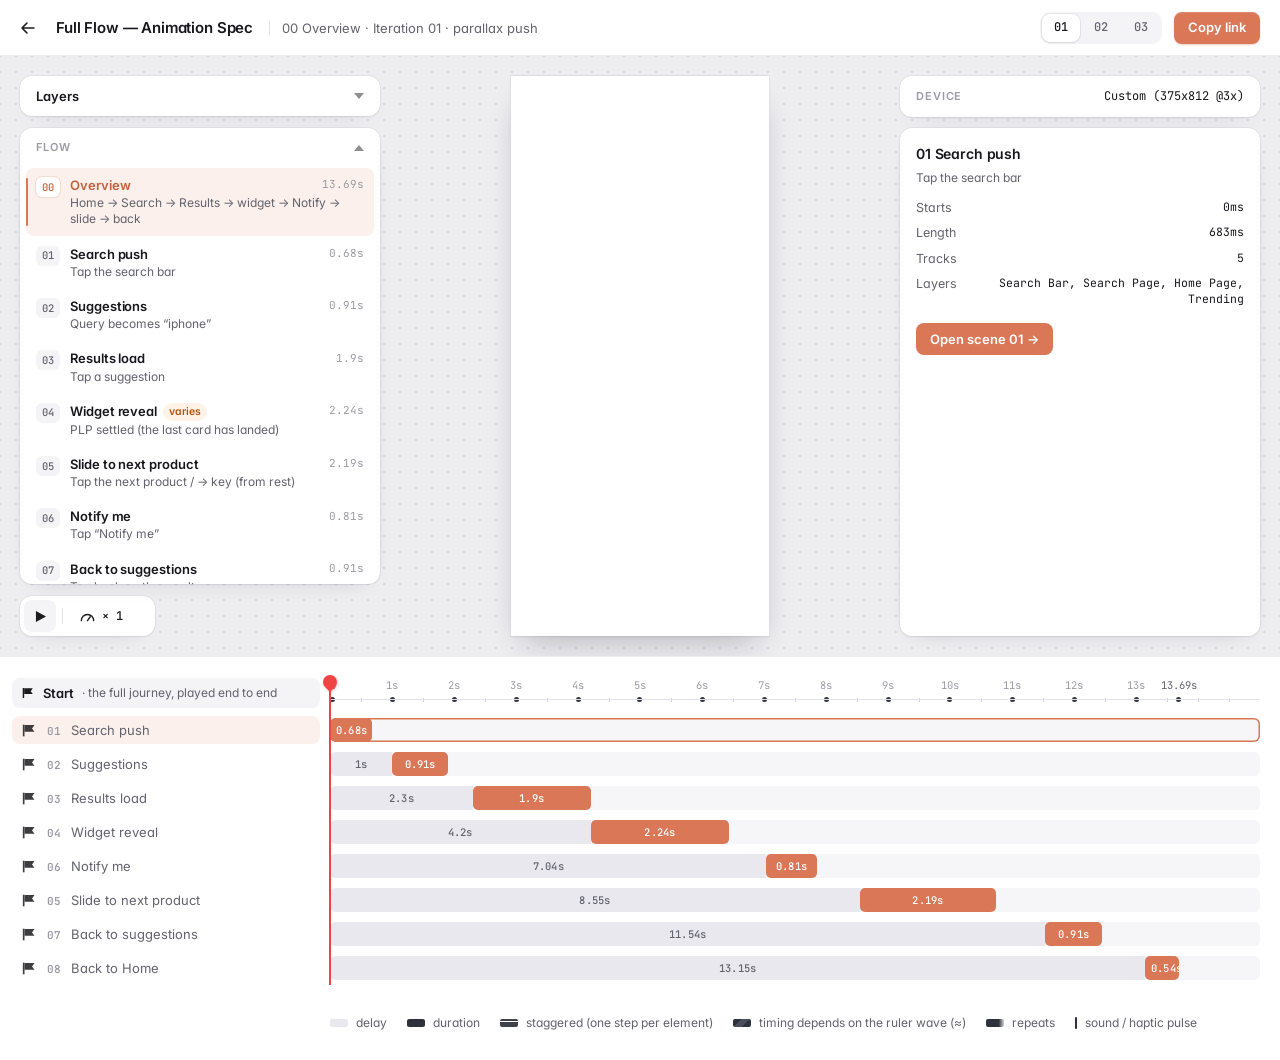
==== spec/index.html @ d7540d0e "Spec Sheet: split into shared SpecKit + engine and a per-project PROJECT CONFIG (window.SPEC); itera" ====
<!doctype html>
<html lang="en">
<head>
<meta charset="utf-8" />
<meta name="viewport" content="width=device-width, initial-scale=1" />
<title>Full Flow Spec</title>
<link rel="preconnect" href="https://fonts.googleapis.com" />
<link rel="preconnect" href="https://fonts.gstatic.com" crossorigin />
<link href="https://fonts.googleapis.com/css2?family=Inter:wght@400;500;600;700&family=JetBrains+Mono:wght@400;500;600&display=swap" rel="stylesheet" />
<style>
/* Animation spec sheet for the whole noon flow — Home → Search → Results → iPhone widget → Notify → back.
   Same layout as a ProtoPie recording view: canvas (layers · flow · device · live preview · playback)
   over a timeline of property tracks — light bar = delay, dark bar = duration.
   The preview is the real prototype in an iframe; this page only drives it (it never edits it).
   System: 4/8/12/16/20 spacing · 15/13/12/11 type · 12px cards with a hairline · 32px controls. */
:root {
  --bg: #ffffff; --canvas: #eeeef1; --dot: #d9d9df; --card: #ffffff;
  --ink: #17171c; --ink-2: #63636e; --ink-3: #9b9ba6; --line: #ececf0; --line-2: #e2e2e8;
  --fill: #f4f4f7; --fill-2: #ededf1; --row: #f6f6f8; --delay: #e8e8ee; --dur: #2e323d; --dur-ink: #ffffff;
  --accent: #d97757; --accent-ink: #ffffff; --accent-50: #fbf0eb; --accent-600: #c2613f; --head: #ef4444;
  --r-card: 12px; --r-ctl: 8px; --r-trk: 6px;
  --sh-card: 0 0 0 1px rgba(17, 17, 28, .05), 0 1px 2px rgba(17, 17, 28, .04), 0 8px 24px -14px rgba(17, 17, 28, .18);
  --gut: 20px; --card-w: 360px;
  --lab: 320px; --rowh: 24px; --rowgap: 10px;
  --tl-pt: 16px; --tl-pr: 20px; --tl-pb: 24px;
  --sans: 'Inter', -apple-system, BlinkMacSystemFont, 'Segoe UI', sans-serif;
  --mono: 'JetBrains Mono', ui-monospace, SFMono-Regular, Menlo, monospace;
}
* { box-sizing: border-box; }
html, body { margin: 0; }
body { background: var(--bg); color: var(--ink); font-family: var(--sans); font-size: 13px; line-height: 1.4; -webkit-font-smoothing: antialiased; font-feature-settings: 'cv11', 'ss01'; }
button { font: inherit; color: inherit; background: none; border: 0; padding: 0; cursor: pointer; }
a { color: inherit; }
button:focus-visible, a:focus-visible { outline: 2px solid var(--accent); outline-offset: 2px; border-radius: var(--r-ctl); }

/* ── top bar ── */
.top { height: 56px; display: flex; align-items: center; gap: 12px; padding: 0 var(--gut) 0 12px; border-bottom: 1px solid var(--line); background: var(--bg); }
.top__back { width: 32px; height: 32px; display: grid; place-items: center; border-radius: var(--r-ctl); text-decoration: none; flex: none; transition: background-color .15s; }
.top__back svg { width: 18px; height: 18px; }
.top__back:hover { background: var(--fill); }
.top__title { font-size: 15px; font-weight: 600; letter-spacing: -0.01em; white-space: nowrap; overflow: hidden; text-overflow: ellipsis; min-width: 0; }
.top__title small { position: relative; margin-left: 12px; padding-left: 13px; color: var(--ink-2); font-size: 13px; font-weight: 400; letter-spacing: 0; }
.top__title small::before { content: ''; position: absolute; left: 0; top: 50%; width: 1px; height: 14px; margin-top: -7px; background: var(--line-2); }
.top__sp { flex: 1; }
.iters[hidden] { display: none; }
.iters { display: flex; gap: 2px; padding: 2px; background: var(--fill); border-radius: 10px; flex: none; }
.iters button { min-width: 38px; height: 28px; padding: 0 10px; border-radius: var(--r-ctl); font-family: var(--mono); font-size: 12px; font-weight: 500; color: var(--ink-2); transition: background-color .15s, color .15s; }
.iters button:hover { color: var(--ink); }
.iters button[aria-pressed="true"] { background: #fff; color: var(--ink); box-shadow: 0 0 0 1px rgba(17, 17, 28, .06), 0 1px 2px rgba(17, 17, 28, .08); }
.copy { height: 32px; padding: 0 14px; border-radius: var(--r-ctl); background: var(--accent); color: var(--accent-ink); font-size: 13px; font-weight: 600; flex: none; box-shadow: 0 1px 2px rgba(194, 97, 63, .3), inset 0 1px 0 rgba(255, 255, 255, .14); transition: background-color .15s; }
.copy:hover { background: var(--accent-600); }

/* ── canvas ── */
.canvas { position: relative; height: clamp(600px, 66vh, 760px); overflow: hidden;
  background-color: var(--canvas); background-image: radial-gradient(var(--dot) 1px, transparent 1.2px); background-size: 16px 16px; background-position: 8px 8px; }
.card { position: absolute; background: var(--card); border-radius: var(--r-card); box-shadow: var(--sh-card); }
.eyebrow, .flow h3, .device h3 { margin: 0; font-size: 11px; font-weight: 600; letter-spacing: .08em; text-transform: uppercase; color: var(--ink-3); }

/* left column: Layers and Flow are one accordion — opening one collapses the other to its header */
.side { position: absolute; left: var(--gut); top: var(--gut); bottom: calc(var(--gut) + 40px + 12px); width: var(--card-w); z-index: 4; display: flex; flex-direction: column; gap: 12px; }
.side > .card { position: relative; }
.layers { flex: none; display: flex; flex-direction: column; min-height: 0; overflow: hidden; }
.layers[data-open="true"] { flex: 1 1 auto; }
.layers__btn { width: 100%; height: 40px; display: flex; align-items: center; justify-content: space-between; padding: 0 16px; font-size: 13px; font-weight: 600; border-radius: var(--r-card); }
.layers__btn:hover { background: #fafafb; }
.layers__btn svg { transition: transform .2s; }
.layers[data-open="true"] .layers__btn { border-radius: var(--r-card) var(--r-card) 0 0; }
.layers[data-open="true"] .layers__btn svg { transform: rotate(180deg); }
.layers__list { display: none; flex: 1 1 auto; min-height: 0; border-top: 1px solid var(--line); padding: 6px; overflow: auto; }
.layers[data-open="true"] .layers__list { display: block; animation: panelIn .22s cubic-bezier(.2, .8, .2, 1); }
.layers__list button { width: 100%; text-align: left; padding: 8px 10px; border-radius: 6px; font-size: 13px; display: flex; align-items: baseline; justify-content: space-between; gap: 12px; }
.layers__list button:hover { background: var(--fill); }
.layers__list button[aria-pressed="true"] { background: var(--accent-50); color: var(--accent-600); font-weight: 600; }
.layers__list code { font-family: var(--mono); font-size: 11px; color: var(--ink-3); white-space: nowrap; overflow: hidden; text-overflow: ellipsis; max-width: 55%; }

.flow { flex: 1 1 auto; min-height: 0; display: flex; flex-direction: column; overflow: hidden; }
.flow__head { flex: none; width: 100%; height: 40px; display: flex; align-items: center; justify-content: space-between; padding: 0 16px; border-radius: var(--r-card); }
.flow__head:hover { background: #fafafb; }
.flow__head svg { transform: rotate(180deg); transition: transform .2s; }
.flow.is-collapsed { flex: none; }
.flow.is-collapsed ol { display: none; }
.flow.is-collapsed .flow__head svg { transform: none; }
.flow:not(.is-collapsed) ol { animation: panelIn .22s cubic-bezier(.2, .8, .2, 1); }
@keyframes panelIn { from { opacity: 0; transform: translateY(-4px); } }
.flow ol { list-style: none; margin: 0; padding: 0 6px 6px; overflow: auto; }
.flow li + li { margin-top: 1px; }
.flow li button { position: relative; width: 100%; text-align: left; display: grid; grid-template-columns: 24px 1fr auto; gap: 1px 10px; align-items: center; padding: 8px 10px; border-radius: var(--r-ctl); transition: background-color .15s; }
.flow li button:hover { background: var(--fill); }
.flow li button[aria-pressed="true"] { background: var(--accent-50); }
.flow li button[aria-pressed="true"]::before { content: ''; position: absolute; left: 0; top: 10px; bottom: 10px; width: 2px; border-radius: 2px; background: var(--accent); }
.flow .n { grid-row: 1 / 3; align-self: start; margin-top: 1px; width: 24px; height: 20px; display: grid; place-items: center; border-radius: 6px; background: var(--fill); font-family: var(--mono); font-size: 10.5px; font-weight: 500; color: var(--ink-2); }
.flow button[aria-pressed="true"] .n { background: #fff; color: var(--accent-600); box-shadow: 0 0 0 1px rgba(217, 119, 87, .18); }
.flow .nm { font-size: 13px; font-weight: 600; letter-spacing: -0.005em; }
.flow .len { font-family: var(--mono); font-size: 11px; color: var(--ink-3); font-variant-numeric: tabular-nums; }
.flow .tr { grid-column: 2 / 4; font-size: 12px; line-height: 1.35; color: var(--ink-2); }
.flow button[aria-pressed="true"] .nm { color: var(--accent-600); }
.tag { display: inline-block; padding: 1px 6px; border-radius: 99px; background: var(--accent-50); color: var(--accent-600); font-size: 10.5px; font-weight: 600; line-height: 16px; vertical-align: 1px; margin-left: 6px; letter-spacing: 0; text-transform: none; }
.tag--warm { background: #fff3e8; color: #b4530b; }

.device { right: var(--gut); top: var(--gut); width: var(--card-w); padding: 12px 16px; display: flex; align-items: center; justify-content: space-between; gap: 12px; min-height: 40px; }
.device p { margin: 0; font-family: var(--mono); font-size: 12px; color: var(--ink); }
.insp { right: var(--gut); top: calc(var(--gut) + 40px + 12px); width: var(--card-w); bottom: var(--gut); padding: 16px; overflow: auto; scrollbar-width: thin; }
.insp h3 { margin: 0; font-size: 14px; font-weight: 600; letter-spacing: -0.01em; line-height: 20px; }
.insp h3 span { font-weight: 400; color: var(--ink-2) !important; }
.insp__sub { margin: 6px 0 12px; font-size: 12px; color: var(--ink-2); }
.insp__sub code { display: inline-block; padding: 2px 6px; border-radius: 5px; background: var(--fill); color: var(--ink-2); font-family: var(--mono); font-size: 11px !important; }
.insp dl { display: grid; grid-template-columns: auto 1fr; gap: 8px 16px; margin: 0; font-size: 12.5px; }
.insp dt { color: var(--ink-2); }
.insp dd { margin: 0; font-family: var(--mono); font-size: 11.5px; text-align: right; word-break: break-word; font-variant-numeric: tabular-nums; color: var(--ink); }
.insp hr { border: 0; border-top: 1px solid var(--line); margin: 14px 0; }
.insp__plot { display: block; width: 100%; height: 104px; margin: 0 0 14px; padding: 6px 4px; border-radius: 10px; background: #fafafc; box-shadow: inset 0 0 0 1px var(--line); }
.insp__note { font-size: 12px; line-height: 1.5; color: var(--ink-2); margin: 12px 0 0; }
.insp__code { display: block; margin-top: 12px; padding: 10px 12px; background: var(--fill); border-radius: var(--r-ctl); font-family: var(--mono); font-size: 10.5px; line-height: 1.55; color: var(--ink-2); word-break: break-all; }
.insp__go { margin-top: 16px; height: 32px; padding: 0 14px; border-radius: var(--r-ctl); background: var(--accent); color: #fff; font-weight: 600; font-size: 13px; transition: background-color .15s; }
.insp__go:hover { background: var(--accent-600); }

.stage { position: absolute; left: 50%; top: var(--gut); bottom: var(--gut); transform: translateX(-50%); display: grid; place-items: start center; }
.phone { position: relative; width: var(--pw, 375px); height: var(--ph, 812px); transform-origin: 0 0; background: #fff; overflow: hidden;
  box-shadow: 0 0 0 1px rgba(17, 17, 28, .08), 0 2px 6px rgba(17, 17, 28, .06), 0 24px 48px -20px rgba(17, 17, 28, .28); }
.phone iframe { position: absolute; left: 0; top: 0; width: var(--pw, 375px); height: var(--ph, 812px); border: 0; opacity: 0; pointer-events: none; }
.phone iframe.is-front { opacity: 1; pointer-events: auto; }
.phone__veil { position: absolute; inset: 0; display: grid; place-items: center; background: rgba(255, 255, 255, .92); font-size: 22px; font-weight: 500; color: var(--ink-2); transition: opacity .25s; text-align: center; padding: 40px; }
.phone__veil[hidden] { display: grid; opacity: 0; pointer-events: none; }
.rec { position: absolute; z-index: 2; left: 28px; top: 28px; width: 14px; height: 14px; border-radius: 50%; background: var(--head); box-shadow: 0 0 0 4px rgba(239, 68, 68, .2); opacity: 0; transition: opacity .2s; }
.rec.is-on { opacity: 1; animation: recPulse 1.6s ease-in-out infinite; }
@keyframes recPulse { 50% { box-shadow: 0 0 0 7px rgba(239, 68, 68, .08); } }

.ctrl { position: absolute; left: var(--gut); bottom: var(--gut); height: 40px; display: flex; align-items: center; gap: 2px; padding: 4px; background: var(--card); border-radius: var(--r-card); box-shadow: var(--sh-card); z-index: 3; }
.ctrl button { height: 32px; min-width: 32px; padding: 0 10px; display: flex; align-items: center; justify-content: center; gap: 6px; border-radius: var(--r-ctl); transition: background-color .15s; }
.ctrl button:hover { background: var(--fill); }
.ctrl #play { width: 32px; padding: 0; background: var(--fill); }
.ctrl #play:hover { background: var(--fill-2); }
.ctrl #play svg { width: 12px; height: 13px; margin-left: 1px; }
.ctrl #speed svg { width: 17px; height: 14px; }
.ctrl i { width: 1px; height: 16px; margin: 0 4px; background: var(--line-2); }
.ctrl__speed { font-family: var(--mono); font-size: 12px; font-weight: 500; }
.ctrl__state { padding: 0 10px 0 6px; font-family: var(--mono); font-size: 11.5px; color: var(--ink-2); white-space: nowrap; font-variant-numeric: tabular-nums; }

/* ── timeline ── */
.tlwrap { overflow-x: auto; border-top: 1px solid var(--line); }
.tl { position: relative; min-width: 940px; padding: var(--tl-pt) var(--tl-pr) var(--tl-pb) 0; }
.tl__ruler { display: grid; grid-template-columns: var(--lab) 1fr; align-items: center; height: 40px; }
.tl__start { height: 30px; margin-left: 12px; display: flex; align-items: center; gap: 8px; padding: 0 12px 0 10px; background: var(--fill); border-radius: var(--r-ctl); font-size: 13px; font-weight: 600; white-space: nowrap; overflow: hidden; min-width: 0; }
.tl__start svg { flex: none; width: 13px; height: 12px; }
.tl__start small { font-size: 12px; color: var(--ink-2); font-weight: 400; overflow: hidden; text-overflow: ellipsis; min-width: 0; }
.tl__scale { position: relative; height: 40px; margin-left: 10px; }
.tl__scale::after { content: ''; position: absolute; left: 0; right: 0; top: 26px; height: 1px; background: var(--line-2); }
.tick { position: absolute; top: 5px; font-family: var(--mono); font-size: 10.5px; color: var(--ink-2); transform: translateX(-50%); white-space: nowrap; font-variant-numeric: tabular-nums; }
.tick::after { content: ''; position: absolute; left: 50%; top: 18.5px; width: 5px; height: 5px; margin-left: -2.5px; border-radius: 50%; background: var(--dur); }
.tick--minor { color: transparent; }
.tick--minor::after { width: 1px; height: 4px; margin-left: 0; border-radius: 0; background: #cfcfd6; top: 19.5px; }
.tick--zero { transform: none; }
.tick--zero::after { left: 0; margin-left: 0; }
.tl__rows { position: relative; }
.grp { display: grid; grid-template-columns: var(--lab) 1fr; height: 34px; align-items: end; padding-bottom: 4px; }
.grp b { padding-left: 22px; font-size: 11px; font-weight: 600; letter-spacing: .08em; text-transform: uppercase; color: var(--ink-3); }
.grp span { position: relative; margin-left: 10px; padding-bottom: 1px; font-family: var(--mono); font-size: 10.5px; color: var(--ink-3); display: flex; align-items: center; gap: 8px; }
.grp span::after { content: ''; flex: 1; height: 1px; background: var(--line); }
.row { display: grid; grid-template-columns: var(--lab) 1fr; height: calc(var(--rowh) + var(--rowgap)); align-items: center; cursor: pointer; }
.row__lab { display: flex; align-items: center; gap: 10px; height: calc(var(--rowh) + 4px); margin-left: 12px; padding-left: 10px; border-radius: var(--r-ctl); font-size: 13px; white-space: nowrap; overflow: hidden; transition: background-color .15s; }
.row__lab svg { flex: none; width: 15px; height: 15px; opacity: .85; }
.row__lab b { font-weight: 600; }
.row__lab span { color: var(--ink-2); overflow: hidden; text-overflow: ellipsis; }
.row__lab em { font-style: normal; font-family: var(--mono); font-size: 11px; color: var(--ink-3); }
.row:hover .row__lab { background: var(--row); }
.row__trk { position: relative; height: var(--rowh); margin-left: 10px; background: var(--row); border-radius: var(--r-trk); overflow: hidden; transition: background-color .15s; }
.row:hover .row__trk { background: #f0f0f4; }
.row[aria-selected="true"] .row__lab { background: var(--accent-50); }
.row[aria-selected="true"] .row__lab b { color: var(--accent-600); }
.row[aria-selected="true"] .row__trk { box-shadow: inset 0 0 0 1.5px var(--accent); }
.row.is-dim { opacity: .3; }
.bar { position: absolute; top: 0; height: 100%; display: grid; place-items: center; overflow: hidden; font-family: var(--mono); font-size: 10.5px; font-weight: 500; letter-spacing: .02em; white-space: nowrap; font-variant-numeric: tabular-nums; }
.bar--delay { background: var(--delay); color: var(--ink-2); }
.bar--dur { background: var(--dur); color: var(--dur-ink); border-radius: 5px; }
.bar--approx { background: repeating-linear-gradient(135deg, #2e323d 0 6px, #4a4f5c 6px 12px); }
.bar--repeat { background: linear-gradient(90deg, #2e323d 70%, rgba(46, 50, 61, .2)); }
.bar--step { border-radius: 2px; }
.bar--mark { width: 2px; margin-left: -1px; background: var(--dur); border-radius: 1px; }
.bar--scene { background: var(--accent); }
.bar span { padding: 0 6px; }
.after { position: absolute; top: 0; height: 100%; display: flex; align-items: center; padding-left: 8px; font-family: var(--mono); font-size: 10.5px; color: var(--ink-2); white-space: nowrap; pointer-events: none; }
.head { position: absolute; top: 2px; bottom: 0; width: 0; pointer-events: none; z-index: 2; }
.head::before { content: ''; position: absolute; left: -0.75px; top: 10px; bottom: 0; width: 1.5px; background: var(--head); }
.head::after { content: ''; position: absolute; left: -7px; top: 0; width: 14px; height: 14px; background: var(--head); border-radius: 50% 50% 50% 0; transform: rotate(-45deg); box-shadow: 0 1px 3px rgba(239, 68, 68, .35); }
.grip { position: absolute; left: -14px; top: -8px; width: 28px; height: 30px; pointer-events: auto; cursor: grab; border-radius: 50%; }
.head__line { position: absolute; left: -7px; width: 14px; top: 20px; bottom: 0; pointer-events: auto; cursor: ew-resize; }
.row__trk { cursor: ew-resize; touch-action: none; }
.grip:focus-visible { outline: 2px solid var(--accent); outline-offset: 2px; }
body.is-scrubbing, body.is-scrubbing * { cursor: grabbing !important; user-select: none; }
.tl__scale { cursor: ew-resize; touch-action: none; }
.grip { touch-action: none; }
.buf { position: absolute; left: 0; top: 24px; height: 3px; width: 0; background: #f0c4b2; border-radius: 2px; transition: width .1s linear; }
.lane { position: absolute; top: var(--tl-pt); bottom: var(--tl-pb); left: calc(var(--lab) + 10px); right: var(--tl-pr); pointer-events: none; }
.foot { display: flex; flex-wrap: wrap; align-items: center; gap: 8px 20px; margin: 0; padding: 4px var(--tl-pr) 28px calc(var(--lab) + 10px); font-size: 12px; color: var(--ink-2); line-height: 1.6; }
.foot code { font-family: var(--mono); font-size: 12px; }
.legend { display: inline-flex; align-items: center; gap: 8px; }
.legend i { display: inline-block; width: 18px; height: 8px; border-radius: 2px; }

@media (max-width: 1240px) { :root { --card-w: 300px; } }
@media (max-width: 960px) {
  :root { --lab: 220px; --gut: 16px; }
  .canvas { height: auto; padding: 16px; display: flex; flex-direction: column; gap: 12px; }
  .card, .stage, .ctrl, .side { position: static; transform: none; width: auto; }
  .side { flex: none; }
  .flow { max-height: 340px; }
  .layers[data-open="true"] .layers__list { max-height: 340px; }
  .stage { order: 2; height: 520px; }
  .ctrl { order: 3; align-self: flex-start; }
  .insp { order: 4; }
  .top__title small { display: none; }
  .row__lab { gap: 8px; }
  .foot { padding-left: 16px; }
}
@media (max-width: 560px) { .copy { display: none; } .top { gap: 8px; } .iters button { min-width: 32px; padding: 0 6px; } }
</style>
</head>
<body>
<header class="top">
  <a class="top__back" id="back" href="/" aria-label="Back to the prototype"><svg width="24" height="24" viewBox="0 0 24 24" fill="none"><path d="M20 12H4m0 0 6.5-6.5M4 12l6.5 6.5" stroke="#1d1d1f" stroke-width="2" stroke-linecap="round" stroke-linejoin="round"/></svg></a>
  <div class="top__title" id="title">Full Flow — Animation Spec</div>
  <div class="top__sp"></div>
  <div class="iters" id="iters" role="group" aria-label="Iteration">
  </div>
  <button class="copy" id="copy">Copy link</button>
</header>

<section class="canvas" id="canvas">
  <div class="side" id="side">
  <div class="card layers" id="layers" data-open="false">
    <button class="layers__btn" id="layersBtn" aria-expanded="false"><span id="layersLabel">Layers</span><svg width="10" height="6" viewBox="0 0 10 6"><path d="M0 0h10L5 6z" fill="#8e8e93"/></svg></button>
    <div class="layers__list" id="layersList"></div>
  </div>
  <nav class="card flow" aria-label="Flow scenes"><button class="flow__head" id="flowHead" aria-expanded="true"><h3>Flow</h3><svg width="10" height="6" viewBox="0 0 10 6"><path d="M0 0h10L5 6z" fill="#8e8e93"/></svg></button><ol id="flow"></ol></nav>
  </div>
  <div class="stage" id="stage">
    <div class="phone" id="phone">
      <span class="rec" id="rec" aria-hidden="true"></span>
      <div class="phone__veil" id="veil">Loading the prototype…</div>
    </div>
  </div>
  <div class="card device"><h3>Device</h3><p id="deviceLabel">Custom (375x812 @3x)</p></div>
  <aside class="card insp" id="insp" aria-live="polite"></aside>
  <div class="ctrl">
    <button id="play" aria-label="Play"><svg id="playIco" width="16" height="18" viewBox="0 0 16 18"><path d="M1 1.5v15L15 9z" fill="#1d1d1f"/></svg></button>
    <i></i>
    <button id="speed" class="ctrl__speed" aria-label="Playback speed"><svg width="22" height="18" viewBox="0 0 22 18" fill="none"><path d="M3 15a8 8 0 1 1 16 0" stroke="#1d1d1f" stroke-width="1.8" stroke-linecap="round"/><path d="m11 15 3.5-5" stroke="#1d1d1f" stroke-width="1.8" stroke-linecap="round"/></svg><span id="speedLbl">× 1</span></button>
    <span class="ctrl__state" id="state"></span>
  </div>
</section>

<div class="tlwrap">
  <div class="tl" id="tl">
    <div class="tl__ruler">
      <div class="tl__start"><svg width="18" height="16" viewBox="0 0 18 16"><path d="M2 1v14" stroke="#1d1d1f" stroke-width="2"/><path d="M3 1.5h12l-3 4 3 4H3z" fill="#1d1d1f"/></svg>Start <small id="trigger"></small></div>
      <div class="tl__scale" id="scale"></div>
    </div>
    <div class="tl__rows" id="rows"></div>
    <div class="lane" id="lane"><div class="buf" id="buf"></div><div class="head" id="head"><button class="grip" id="grip" aria-label="Playhead — drag to scrub, arrow keys step a frame"></button><i class="head__line" id="headLine" aria-hidden="true"></i></div></div>
  </div>
  <p class="foot">
    <span class="legend"><i style="background:var(--delay)"></i>delay</span>
    <span class="legend"><i style="background:var(--dur)"></i>duration</span>
    <span class="legend"><i style="background:linear-gradient(180deg,#3e424d 0 30%,transparent 30% 40%,#3e424d 40% 70%,transparent 70% 80%,#3e424d 80%)"></i>staggered (one step per element)</span>
    <span class="legend"><i class="bar--approx" style="position:static"></i><span id="legendApprox">timing varies at runtime (≈)</span></span>
    <span class="legend"><i class="bar--repeat" style="position:static"></i>repeats</span>
    <span class="legend"><i style="width:2px;height:12px;background:var(--dur);border-radius:1px"></i>sound / haptic pulse</span>
  </p>
</div>

<script>
/* ═══ SpecKit — generic helpers shared by every spec sheet (do not edit per project) ═══
   Row helpers: S(spring key, {x0, v0}) · C(curve key) · H(haptic kind, layer, selector, ms | [ms…], note)
   Maths: springFn(ω, ζ, x0, v0) → { d(t), v(t) } (t in s) · firstT(f, test) → first ms where test(d, v)
   Layout: rowEnd(row) / sceneEnd(rows) in ms.                                                     */
window.SpecKit = (() => {
  const springFn = (w, z, x0, v0 = 0) => { const wd = w * Math.sqrt(1 - z * z), a = z * w;
    return { d: (t) => Math.exp(-a * t) * (x0 * Math.cos(wd * t) + ((v0 + a * x0) / wd) * Math.sin(wd * t)),
             v: (t) => Math.exp(-a * t) * (v0 * Math.cos(wd * t) - ((a * v0 + w * w * x0) / wd) * Math.sin(wd * t)) }; };
  const firstT = (f, test, max = 4) => { for (let t = 0; t < max; t += 0.001) if (test(f.d(t), f.v(t))) return t * 1000; return max * 1000; };
  const S = (k, extra = {}) => ({ kind: 'spring', k, ...extra });
  const C = (k) => ({ kind: 'curve', k });
  // haptics (app.js Haptics): iOS generator + style, Android vibrate, iOS-Safari fallback
  const HAP = {
    tap:     { name: 'tap',     gen: 'UIImpactFeedbackGenerator', style: 'light', vibe: '8ms', call: 'Haptics.tap()' },
    tick:    { name: 'tick',    gen: 'UISelectionFeedbackGenerator', style: 'selection', vibe: '4ms', call: 'Haptics.tick()' },
    snap:    { name: 'snap',    gen: 'UIImpactFeedbackGenerator', style: 'medium', intensity: 0.8, vibe: '12ms', call: 'Haptics.snap()' },
    edge:    { name: 'edge',    gen: 'UIImpactFeedbackGenerator', style: 'rigid', intensity: 0.6, vibe: '10ms', call: 'Haptics.edge()' },
    success: { name: 'success', gen: 'UINotificationFeedbackGenerator', style: 'success', vibe: '[10, 40, 16]', call: 'Haptics.success()' },
  };
  const H = (k, layer, sel, at, note, extra = {}) => ({ icon: 'haptic', prop: 'Haptic', layer, sel, delay: Array.isArray(at) ? (at[0] || 0) : at, dur: 10, from: '—', to: '—',
    ease: { kind: 'haptic', ...HAP[k] }, marks: Array.isArray(at) ? at : [at], note, ...extra });
  const rowEnd = (r) => r.delay + (r.stagger ? (r.stagger.n - 1) * r.stagger.step : 0) + (r.marks ? Math.max(...r.marks) - r.delay : 0) + r.dur;
  const sceneEnd = (rows) => Math.max(...rows.filter((r) => !r.grp && !r.repeat).map(rowEnd));
  // a PP-style sampled spring's length for a travel of |d| (settles to 0.02 of a unit)
  const sampleLen = (spr, d) => 1000 * Math.max(0.2, Math.log(Math.max(Math.abs(d), 0.02) / 0.02) / (spr.z * spr.w) + 0.05);
  const wait = (ms) => new Promise((r) => setTimeout(r, ms));   // real time (for history / tasks to land)
  return { springFn, firstT, S, C, H, HAP, rowEnd, sceneEnd, sampleLen, wait };
})();
</script>

<script id="spec-config">
/* ═══ PROJECT CONFIG — everything specific to this prototype lives here ═══════════
   The engine below never changes between projects: it reads window.SPEC only.
   title · device {w, h, label} · paths {iteration: url} · iterations {iteration: label}
   springs {key: {name, w, z, src}} · curves {key: {name, fn: 'linear(…)'}}
   scenes [{id, name, trig, summary?, varies?, overview?, rows(v) → rows}] · overview(v) → {rows, beats}
   states {name: async (doc, win, eng) => …} · prep {sceneId: stateName|null} · fire {sceneId: (doc, win) => …} */
window.SPEC = (() => {
  const { springFn, firstT, S, C, H, rowEnd, sceneEnd, wait: realWait } = SpecKit;
  const PATHS = { 1: '/', 2: '/v2/', 3: '/v3/' };
  const SPR = {
    pp:    { name: 'Handoff spring', w: 16.75, z: 0.81, src: 'PP — ProtoPie handoff r/8e30fe8e' },
    title: { name: 'Heading spring', w: 11.5,  z: 0.6,  src: 'LINE — fitted to ref_widget.mp4' },
    glide: { name: 'FTUX glide spring', w: 10.5, z: 0.92, src: 'FTUX' },
    snap:  { name: 'Snap spring', w: 12, z: 0.92, src: 'SNAP' },
    sel:   { name: 'Selection spring', w: 13, z: 0.8, src: 'SEL' },
    pop:   { name: 'Pop spring', w: 15, z: 0.7, src: 'pill pop / press' },
    morph: { name: 'Morph spring', w: 14, z: 0.86, src: 'pill morph · DONE' },
    check: { name: 'Check pop spring', w: 16, z: 0.6, src: 'notifyMe · check' },
  };
  const CURVE = {
    out:    { name: 'Ease-out (handoff)', fn: 'linear(0, 0.2363, 0.3453, 0.4424, 0.5291, 0.607, 0.6754, 0.7351, 0.7873, 0.8322, 0.8702, 0.9019, 0.9278, 0.9489, 0.9654, 0.9779, 0.9871, 0.9933, 0.9971, 0.9991, 1)' },
    io:     { name: 'Ease-in-out (handoff)', fn: 'linear(0, 0.009, 0.0207, 0.0384, 0.0644, 0.1004, 0.1507, 0.2205, 0.3141, 0.4332, 0.5641, 0.6834, 0.7786, 0.8477, 0.8976, 0.9344, 0.9605, 0.9789, 0.9908, 0.9976, 1)' },
    reveal: { name: 'Reveal fade (recorded)', fn: 'linear(0, 0.1202, 0.2309, 0.3305, 0.4218, 0.5033, 0.5773, 0.6428, 0.7018, 0.7532, 0.7988, 0.838, 0.8722, 0.9008, 0.9252, 0.945, 0.9612, 0.9737, 0.9834, 0.9902, 0.995, 0.9978, 0.9994, 0.9999, 1)' },
    title:  { name: 'Heading fade (recorded)', fn: 'linear(0, 0.12 11.5%, 0.25 22.4%, 0.4 33.6%, 0.55 44.4%, 0.69 55.3%, 0.81 66.4%, 0.91 77.2%, 0.97 88.2%, 1)' },
    lin:    { name: 'Linear', fn: 'linear(0, 1)' },
  };
  const ppLen = (d) => 1000 * Math.max(0.2, Math.log(Math.max(Math.abs(d), 0.02) / 0.02) / (SPR.pp.z * SPR.pp.w) + 0.05);   // PP.spring sample length
  const titleLen = 1000 * Math.log(14 / 0.02) / (SPR.title.z * SPR.title.w);
  // page push: progress spring released from rest; settles when |x| < 0.0004 and |v| < 0.02
  const pushLen = firstT(springFn(SPR.pp.w, SPR.pp.z, -1, 0), (d, v) => Math.abs(d) < 0.0004 && Math.abs(v) < 0.02);
  // FTUX glide: −288px → 0
  const gF = springFn(SPR.glide.w, SPR.glide.z, -288, 0);
  const glide = { sel: firstT(gF, (d, v) => Math.abs(d) < 4 && Math.abs(v) < 80), land: firstT(gF, (d, v) => Math.abs(d) < 0.5 && Math.abs(v) < 15) };
  // one-product snap from rest (tap / arrow key): +144px → 0 on the snap spring, sampled per 60fps frame for sound + wave
  const slide = (() => {
    const f = springFn(SPR.snap.w, SPR.snap.z, 144, 0);
    const sel = firstT(f, (d, v) => Math.abs(d) < 4 && Math.abs(v) < 80), land = firstT(f, (d, v) => Math.abs(d) < 0.5 && Math.abs(v) < 15);
    const snapAt = firstT(f, (d) => d < 72);
    let lastTick = 0, lastAt = -1e9, ticks = [], lastMove = 0, prev = 144;
    let hTick = -1e9, hAny = -1e9, hTicks = [], hSnap = null, pend = null, snapped = false;
    for (let k = 1; k * (1000 / 60) < land + 200; k++) {
      const t = k / 60, d = f.d(t), ti = Math.round((144 - d) / 8), ms = t * 1000;
      if (pend != null && pend <= ms) { hSnap = pend; hAny = pend; pend = null; }   // the deferred snap fires between frames
      const snapFrame = !snapped && d < 72;
      if (ti !== lastTick) {
        lastTick = ti; if (Math.abs(ms - snapAt) < 9) lastAt = ms; else if (ms - lastAt >= 100) { lastAt = ms; ticks.push(ms); }
        if (!snapFrame && ms - hTick >= 40) { hTick = ms; if (ms - hAny >= 40) { hTicks.push(ms); hAny = ms; } }
      }
      if (snapFrame) { snapped = true; if (ms - hAny >= 40) { hSnap = ms; hAny = ms; } else pend = hAny + 41; }
      if (Math.abs(prev - d) * 60 > 20) lastMove = ms; prev = d;
    }
    const waveEnd = lastMove + 50 + 100;
    return { sel, land, snapAt, ticks, waveEnd, hTicks, hSnap: hSnap ?? snapAt };
  })();


  /* ═══ scenes ═════════════════════════════════════════════════════════════ */
  function revealRows(v) {
    const T0 = 50, rows = [];
    const add = (r) => rows.push(r);
    add({ grp: 'Reveal', at: T0, note: 'Fires 50ms after the PLP settles.' });
    add({ icon: 'size', prop: 'Height', layer: 'Widget Container', sel: '#roster', delay: T0, dur: ppLen(286), from: '0px', to: '286px', ease: S('pp'),
      note: 'The widget box grows open; the product grid below rides down on its edge.' });
    if (v === 1) {
      add({ icon: 'move', prop: 'Move Y', layer: 'Widget Content', sel: '#rosterIn', delay: T0, dur: ppLen(71.5), from: '−71.5px', to: '0px', ease: S('pp'),
        note: 'Parallax: the content behind the opening edge travels a quarter of the grid’s distance (286 × 0.25).' });
      add({ icon: 'move', prop: 'Move Y', layer: 'Title', sel: '.roster__title', delay: T0, dur: titleLen, from: '14px', to: '0px', ease: S('title', { x0: 14, v0: -85 }),
        note: 'Launched upward at 85px/s, overshoots ~1.6px above its line and eases back.' });
      add({ icon: 'opacity', prop: 'Opacity', layer: 'Title', sel: '.roster__title', delay: T0 + 20, dur: 152, from: '0', to: '1', ease: C('title') });
      add({ icon: 'opacity', prop: 'Opacity', layer: 'Slider Card', sel: '#rosterRail', delay: T0 + 25, dur: 276, from: '0', to: '1', ease: C('out') });
    } else {
      const two = v === 2;
      add({ icon: 'scale', prop: 'Scale', layer: 'Slider Card', sel: '#rosterRail', delay: T0, dur: ppLen(1), from: '90%', to: '100%', ease: S('pp'),
        note: `Scale and Move Y share one spring progress, so they overshoot together (1.3% → 100.13%). Source: ProtoPie recording ${two ? 'r/0e6f5901' : 'r/be662fe6'}.` });
      add({ icon: 'move', prop: 'Move Y', layer: 'Slider Card', sel: '#rosterRail', delay: T0, dur: ppLen(1), from: two ? '20px' : '−30px', to: '0px', ease: S('pp'),
        note: two ? 'The card rises 20px into place.' : 'The card drops in from 30px above.' });
      add({ icon: 'opacity', prop: 'Opacity', layer: 'Slider Card', sel: '#rosterRail', delay: T0 + 17, dur: 300, from: '0', to: '1', ease: C('reveal') });
      add({ icon: 'move', prop: 'Move Y', layer: 'Title', sel: '.roster__title', delay: T0 + (two ? 33 : 41), dur: ppLen(two ? 10 : 6), from: two ? '10px' : '6px', to: '0px', ease: S('pp') });
      add({ icon: 'opacity', prop: 'Opacity', layer: 'Title', sel: '.roster__title', delay: T0 + (two ? 50 : 58), dur: 300, from: '0', to: '1', ease: C('reveal') });
    }
    const G = T0 + 700, P = G + glide.land + 60;
    add({ grp: 'First-time hint', at: G, note: '700ms after the reveal starts the rail glides back two products to the iPhone Duo.' });
    add({ icon: 'move', prop: 'Move X', layer: 'Slider Rail', sel: '#rosterRail', delay: G, dur: glide.land, from: '−288px', to: '0px', ease: S('glide', { x0: -288 }),
      note: 'Rests on iPhone 17 (two products in, 2 × 144px pitch) and glides back to the Duo — silent, no bounce. Frame-driven; “landed” = within 0.5px and under 15px/s.' });
    add({ icon: 'scale', prop: 'Scale', layer: 'Selection Circle', sel: '.roster__sel', delay: G, dur: 240, from: '100%', to: '94%', ease: C('io'), note: 'Eases down 6% the moment the rail moves.' });
    add({ icon: 'scale', prop: 'Scale', layer: 'Selected Dot', sel: '.roster__dot', delay: G, dur: 160, from: '100%', to: '0%', ease: C('io'), note: 'The pink dot under the red line hides while the rail moves.' });
    add({ icon: 'scale', prop: 'Scale', layer: 'Selection Circle', sel: '.roster__sel', delay: G + glide.sel, dur: 800, from: '94%', to: '100%', ease: S('sel'),
      note: 'Starts growing back as the rail arrives (within 4px and under 80px/s).' });
    add({ icon: 'scale', prop: 'Scale', layer: 'Selected Dot', sel: '.roster__dot', delay: P + 165, dur: ppLen(1), from: '0%', to: '100%', ease: S('pp'), approx: true,
      note: 'Pops back 90ms after the ruler wave has settled, so its start varies slightly (measured ≈ +165ms after the pill).' });
    add({ grp: 'Notify pill', at: P, note: 'Springs up 60ms after the rail lands on the Duo.' });
    add({ icon: 'opacity', prop: 'Opacity', layer: 'Notify Pill', sel: '.rp__notify', delay: P, dur: 183, from: '0', to: '1', ease: C('out') });
    add({ icon: 'scale', prop: 'Scale', layer: 'Notify Pill', sel: '.rp__notify', delay: P, dur: 700, from: '0%', to: '100%', ease: S('pop'), note: 'Pops in as a 30px circle holding the bell.' });
    add({ icon: 'size', prop: 'Width', layer: 'Notify Pill', sel: '.rp__notify', delay: P + 200, dur: 620, from: '30px', to: '97px', ease: S('morph'),
      note: 'The circle widens into the 97×30 pill about its centre (left 37.5 → 4px).' });
    add({ icon: 'move', prop: 'Move X', layer: 'Bell', sel: '.rp__notify > img', delay: P + 200, dur: 620, from: '−63px', to: '0px', ease: S('morph'), note: 'Glides from the circle’s centre to its place at the right end.' });
    add({ icon: 'opacity', prop: 'Opacity · Blur', layer: '“Notify me”', sel: '.rp__cta', delay: P + 285, dur: 240, from: '0 · 3px', to: '1 · 0px', ease: C('out'),
      note: 'Uncovered in place by the widening edges (translateX −33.5 → 0 keeps it still) and fades up out of a slight blur.' });
    return rows;
  }
  const OFF = (5 - 1) * 25 + 150 + 10;           // results: rows finish leaving (+10ms) before the page arrives
  const SETTLED = OFF + 680 + 7 * 60 + 353 + 189; // last card skeleton gone = PLP settled
  const cardsIn = (at, grp) => [
    { icon: 'move', prop: 'Move Y', layer: 'Product Cards', sel: '.pcard', delay: at, dur: ppLen(16), from: '16px', to: '0px', ease: S('pp'), stagger: { n: 8, step: 60, order: 'grid order' }, note: 'Each card rises 16px into place, 60ms apart.' },
    { icon: 'opacity', prop: 'Opacity', layer: 'Product Cards', sel: '.pcard', delay: at, dur: 183, from: '0', to: '1', ease: C('out'), stagger: { n: 8, step: 60, order: 'grid order' } },
    { icon: 'opacity', prop: 'Opacity', layer: 'Card Skeletons', sel: '.pslot > .skel', delay: at + 353, dur: 189, from: '1', to: '0', ease: C('io'), stagger: { n: 8, step: 60, order: 'grid order' }, note: 'Each card’s skeleton fades out 353ms after its card starts.' },
  ];
  const SCENES = [
    { id: 0, name: 'Overview', trig: 'the full journey, played end to end', summary: 'Home → Search → Results → widget → Notify → slide → back', overview: true },
    { id: 1, name: 'Search push', trig: 'Tap the search bar', rows: () => [
      H('tap', 'Search Bar', '#searchEntry', 0, 'A light tap the moment the search bar is pressed.'),
      { icon: 'move', prop: 'Move X', layer: 'Search Page', sel: '#search', delay: 0, dur: pushLen, from: '375px', to: '0px', ease: S('pp', { x0: -1 }), driver: 'frame',
        note: 'Slides in from the right on the handoff spring, released on touch-up. Interruptible: an edge swipe from the left 24px hands its velocity to the same spring (projected 180ms ahead to choose pop vs stay). The keyboard is raised in the same tap.' },
      { icon: 'move', prop: 'Move X', layer: 'Home Page', sel: '#home', delay: 0, dur: pushLen, from: '0px', to: '−196.3px', ease: S('pp', { x0: -1 }), driver: 'frame',
        note: 'Parallax under the push: 200/382 of the screen width (375 → 196.3px). Home is not dimmed.' },
      { icon: 'move', prop: 'Move Y', layer: 'Trending', sel: '.srch__art', delay: 124, dur: ppLen(20), from: '20px', to: '0px', ease: S('pp'), note: 'Trending searches + banners rise in on their own beat, 124ms after touch-up.' },
      { icon: 'opacity', prop: 'Opacity', layer: 'Trending', sel: '.srch__art', delay: 124, dur: 183, from: '0', to: '1', ease: C('out') },
    ] },
    { id: 2, name: 'Suggestions', trig: 'Query becomes “iphone”', rows: () => [
      { icon: 'move', prop: 'Move Y', layer: 'Trending', sel: '.srch__art', delay: 0, dur: ppLen(20), from: '0px', to: '20px', ease: S('pp'), note: 'On the first keystroke the trending block drops 20px away.' },
      { icon: 'opacity', prop: 'Opacity', layer: 'Trending', sel: '.srch__art', delay: 0, dur: 189, from: '1', to: '0', ease: C('io') },
      { icon: 'move', prop: 'Move Y', layer: 'Suggestion Rows', sel: '.sug', delay: 110, dur: ppLen(20), from: '−20px', to: '0px', ease: S('pp'), stagger: { n: 5, step: 60, order: 'top → bottom' },
        note: '110ms after the query matches, the five rows fall 20px into place, top to bottom. If the query stops matching they leave bottom → top, 40ms apart, lifting 20px (S-curve fade).' },
      { icon: 'opacity', prop: 'Opacity', layer: 'Suggestion Rows', sel: '.sug', delay: 110, dur: 183, from: '0', to: '1', ease: C('out'), stagger: { n: 5, step: 60, order: 'top → bottom' } },
    ] },
    { id: 3, name: 'Results load', trig: 'Tap a suggestion', rows: () => [
      H('tap', 'Suggestion Row', '.sug', 0, 'A light tap on press of the suggestion.'),
      { grp: 'Suggestions leave', at: 0 },
      { icon: 'move', prop: 'Move Y', layer: 'Suggestion Rows', sel: '.sug', delay: 0, dur: 150, from: '0px', to: '−12px', ease: C('io'), stagger: { n: 5, step: 25, order: 'bottom → top' }, note: 'A quicker exit than backspacing, so it can finish before the page arrives.' },
      { icon: 'opacity', prop: 'Opacity', layer: 'Suggestion Rows', sel: '.sug', delay: 0, dur: 130, from: '1', to: '0', ease: C('io'), stagger: { n: 5, step: 25, order: 'bottom → top' } },
      { grp: 'Results page', at: OFF, note: 'Starts 10ms after the last row is gone.' },
      { icon: 'opacity', prop: 'Opacity', layer: 'Results Page', sel: '#plp', delay: OFF, dur: 300, from: '0', to: '1', ease: C('io'), note: 'The skeleton page fades in over the search page; the search bar never moves.' },
      { icon: 'move', prop: 'Move X', layer: 'Shimmer Band', sel: '.pslot > .skel', delay: OFF + 120, dur: 1867, from: '−200px', to: '640px', ease: C('lin'), repeat: true,
        note: 'One 195px light band leaning 17°, sweeping 450px/s across every skeleton, repeating every 1.867s until the content lands.' },
      { icon: 'move', prop: 'Move Y', layer: 'Bottom Nav', sel: '#plpNav', delay: OFF + 224, dur: ppLen(88), from: '88px', to: '0px', ease: S('pp') },
      { icon: 'move', prop: 'Move Y', layer: 'Filter Chips', sel: '.chip', delay: OFF + 480, dur: ppLen(20), from: '−20px', to: '0px', ease: S('pp'), stagger: { n: 5, step: 60, order: 'left → right' } },
      { icon: 'opacity', prop: 'Opacity', layer: 'Filter Chips', sel: '.chip', delay: OFF + 480, dur: 189, from: '0', to: '1', ease: C('io'), stagger: { n: 5, step: 60, order: 'left → right' } },
      { icon: 'opacity', prop: 'Opacity', layer: 'Chip Skeletons', sel: '.skel--chip', delay: OFF + 480, dur: 189, from: '1', to: '0', ease: C('io'), stagger: { n: 5, step: 60, order: 'left → right' } },
      ...cardsIn(OFF + 680),
      { grp: `PLP settled @ ${SETTLED}ms → scene 4`, at: SETTLED },
    ] },
    { id: 4, name: 'Widget reveal', trig: 'PLP settled (the last card has landed)', varies: true, rows: (v) => revealRows(v) },
    { id: 5, name: 'Slide to next product', trig: 'Tap the next product / → key (from rest)', rows: () => [
      { icon: 'move', prop: 'Move X', layer: 'Slider Rail', sel: '#rosterRail', delay: 0, dur: slide.land, from: '0px', to: '−144px', ease: S('snap', { x0: 144 }), driver: 'frame',
        note: 'Snaps one product (144px pitch) on a soft spring. A swipe carries the finger’s velocity, capped so a hard flick glides in: toward the slot ≤ 1.2·ω·distance, away ≤ 600px/s. Bounded to 10 products with a rubber band past either end.' },
      { icon: 'scale', prop: 'Scale', layer: 'Products', sel: '.rp', delay: 0, dur: slide.land, from: '100%', to: '90%', ease: { kind: 'custom', label: 'Bound to rail', tag: 'smoothstep', info: [['Unselected', '90%'], ['Origin', 'top of the name row']],
          code: 'scale = 1 − 0.1 · smoothstep(min(1, |slot − x| / 144))',
          plot: { span: slide.land / 1000, f: (() => { const f = springFn(SPR.snap.w, SPR.snap.z, 144, 0); return (t) => { const u = Math.min(1, (144 - f.d(t)) / 144); return u * u * (3 - 2 * u); }; })() } },
        note: 'Bound to the rail position: unselected products sit at 90%; scale = 1 − 0.1·smoothstep(|offset| / 144), so it rests near the slot and near the others.' },
      { icon: 'scale', prop: 'Scale', layer: 'Selection Circle', sel: '.roster__sel', delay: 0, dur: 240, from: '100%', to: '94%', ease: C('io') },
      { icon: 'scale', prop: 'Scale', layer: 'Selected Dot', sel: '.roster__dot', delay: 0, dur: 160, from: '100%', to: '0%', ease: C('io') },
      { icon: 'scale', prop: 'Scale Y · Tint', layer: 'Ruler Wave', sel: '.roster__ruler', delay: 0, dur: slide.waveEnd, from: '×1', to: '×1.43', ease: { kind: 'custom', label: 'Envelope', tag: 'Ruler wave',
          info: [['Peak', '×1.43 · σ 17.5px'], ['Attack', '20ms'], ['Hold', '50ms after &lt; 20px/s'], ['Decay', '100ms · (1 − u)^1.6'], ['Tint', 'max 0.92 · σ 12px (+14 trailing)']],
          code: 'WAVE { A: 0.43, SIGMA: 17.5, ATTACK: 0.02, HOLD: 50, DECAY: 100, V_MIN: 20 } · TINT { MAX: 0.92, SIGMA: 12, TRAIL: 14, LEAD: 3 }',
          plot: { span: slide.waveEnd / 1000, f: (() => { const stop = (slide.waveEnd - 150) / 1000; return (t) => (t < stop + 0.05 ? 1 - Math.exp(-t / 0.02) : (1 - Math.min(1, (t - stop - 0.05) / 0.1)) ** 1.6); })() } },
        note: 'While the rail moves, each tick grows by a bell curve of its distance from the red line (×1.43 beside it, σ 17.5px) and takes on the line’s colour, smeared toward the side it travels to; the red line reaches up by the same amount.' },
      { icon: 'sound', prop: 'Sound', layer: 'Ruler Ticks', sel: '.roster__ruler', delay: slide.ticks[0] || 0, dur: 14, from: '—', to: '—', ease: { kind: 'sound', f: 2900, q: 4, ms: 14, code: 'Sfx.tick() — click(2900, 4, 14, 0.07)' }, marks: slide.ticks,
        note: 'A crisp click each time a ruler tick crosses the line, never closer than 100ms.' },
      { icon: 'sound', prop: 'Sound', layer: 'Snap', sel: '.rp.is-sel', delay: slide.snapAt, dur: 22, from: '—', to: '—', ease: { kind: 'sound', f: 2400, q: 3, ms: 22, body: true, code: 'Sfx.snap() — click(2400, 3, 22, 0.12, 0.05)' }, marks: [slide.snapAt],
        note: 'A fuller click (with a short sine “tock”) the moment the new product takes the slot (halfway, 72px).' },
      H('tick', 'Ruler Ticks', '.roster__ruler', slide.hTicks, 'A selection tick each time a ruler tick crosses the red line while the rail is dragged or coasting — the picker-wheel feel — at least 40ms apart. None in the frame a product lands (that one is the snap) and none past either end. Pulling past the first or last product plays one rigid bump instead (rigid @0.6).'),
      H('snap', 'Snap', '.rp.is-sel', slide.hSnap, 'A firmer tap as the new product takes the slot. Inside 40ms of a tick it waits just past the gap, so the two never blur into one bump.'),
      H('tap', 'Product (on tap)', '.rp', 0, 'Tapping a product plays a light tap on release (only when it is a tap, not a drag); the → key has none.', { approx: false }),
      { icon: 'scale', prop: 'Scale', layer: 'Selection Circle', sel: '.roster__sel', delay: slide.sel, dur: 800, from: '94%', to: '100%', ease: S('sel'), note: 'Grows back as the rail arrives (within 4px and under 80px/s).' },
      { icon: 'scale', prop: 'Scale', layer: 'Selected Dot', sel: '.roster__dot', delay: slide.waveEnd + 90, dur: ppLen(1), from: '0%', to: '100%', ease: S('pp'), approx: true, note: 'Pops back 90ms after the ruler wave has settled.' },
      { grp: 'Cards refresh', at: slide.land, note: 'Landing on a different model refreshes the grid.' },
      { icon: 'opacity', prop: 'Opacity', layer: 'Product Cards', sel: '.pcard', delay: slide.land, dur: 160, from: '1', to: '0', ease: C('io'), note: 'All cards dissolve at once into the shimmer skeletons.' },
      { icon: 'opacity', prop: 'Opacity', layer: 'Card Skeletons', sel: '.pslot > .skel', delay: slide.land, dur: 183, from: '0', to: '1', ease: C('out') },
      { icon: 'move', prop: 'Move X', layer: 'Shimmer Band', sel: '.pslot > .skel', delay: slide.land + 100, dur: 1867, from: '−200px', to: '640px', ease: C('lin'), repeat: true, note: 'One shimmer pass while the cards hold, then they reveal with the first load’s stagger.' },
      ...cardsIn(slide.land + 720),
    ] },
    { id: 6, name: 'Notify me', trig: 'Tap “Notify me”', rows: () => [
      { icon: 'size', prop: 'Size · Position', layer: 'Notify Pill', sel: '.rp__notify', delay: 0, dur: 620, from: '97×30 @ 4', to: '133×30 @ −15', ease: S('morph'),
        note: 'The box morphs into the 133×30 “You are on the list” pill centred under the Duo (left 4 → −15px).' },
      { icon: 'scale', prop: 'Scale', layer: 'Notify Pill (press)', sel: '.rp__notify', delay: 0, dur: 600, from: '100% → 95%', to: '100%', ease: { kind: 'custom', label: 'Press + spring', tag: 'Pop spring', info: [['Dip', '100% → 95% · 70ms'], ['Release', 'ω 15 · ζ 0.7']],
          code: 'dip 70ms linear, then 1 + springFn(15, 0.7, −0.05) — total 600ms',
          plot: { span: 0.6, f: (() => { const sp = springFn(15, 0.7, -0.05, 0); return (t) => (t < 0.07 ? 1 - (0.05 * t) / 0.07 : 1 + sp.d(t - 0.07)); })() } },
        note: 'Dips to 95% under the finger in 70ms, then the pop spring (ω 15, ζ 0.7) carries it back to full size.' },
      { icon: 'opacity', prop: 'Opacity · Blur', layer: '“Notify me” + Bell', sel: '.rp__cta, .rp__notify > img', delay: 0, dur: 140, from: '1 · 0px', to: '0 · 2px', ease: C('io') },
      { icon: 'opacity', prop: 'Opacity · Blur', layer: '“You are on the list”', sel: '.rp__done', delay: 110, dur: 260, from: '0 · 3px', to: '1 · 0px', ease: C('out'), note: 'Uncovered from the centre by the widening box and fades up out of a slight blur. Text #F7306F, Noontree Regular 12px.' },
      { icon: 'scale', prop: 'Scale', layer: 'Check Circle', sel: '.rp__done img', delay: 210, dur: 600, from: '35%', to: '100%', ease: S('check', { x0: -0.65 }), note: 'Pops in last.' },
      { icon: 'sound', prop: 'Sound', layer: 'Tap', sel: '.rp__notify', delay: 0, dur: 22, from: '—', to: '—', ease: { kind: 'sound', f: 2400, q: 3, ms: 22, body: true, code: 'Sfx.snap() — click(2400, 3, 22, 0.12, 0.05)' }, marks: [0], note: 'The snap click.' },
      H('success', 'Notify', '.rp__notify', 0, 'The iOS success notification as the pill becomes “You are on the list” (it skips the generic light tap).'),
    ] },
    { id: 7, name: 'Back to suggestions', trig: 'Tap back on the results page', rows: () => [
      H('tap', 'Back Button', '#searchBack', 0, 'A light tap on press of the back arrow.'),
      { icon: 'opacity', prop: 'Opacity', layer: 'Results Page', sel: '#plp', delay: 0, dur: 189, from: '1', to: '0', ease: C('io'), note: 'The results fade away; once gone they reset (cards, chips, widget, slider and Notify state).' },
      { icon: 'move', prop: 'Move Y', layer: 'Suggestion Rows', sel: '.sug', delay: 110, dur: ppLen(20), from: '−20px', to: '0px', ease: S('pp'), stagger: { n: 5, step: 60, order: 'top → bottom' }, note: 'The rows spring back in exactly as when the query first matched.' },
      { icon: 'opacity', prop: 'Opacity', layer: 'Suggestion Rows', sel: '.sug', delay: 110, dur: 183, from: '0', to: '1', ease: C('out'), stagger: { n: 5, step: 60, order: 'top → bottom' } },
    ] },
    { id: 8, name: 'Back to Home', trig: 'Tap back on the search page', rows: () => [
      H('tap', 'Back Button', '#searchBack', 0, 'A light tap on press of the back arrow.'),
      { icon: 'move', prop: 'Move X', layer: 'Search Page', sel: '#search', delay: 0, dur: pushLen, from: '0px', to: '375px', ease: S('pp', { x0: -1 }), driver: 'frame', note: 'The push in reverse; the browser back button and the edge swipe pop it the same way.' },
      { icon: 'move', prop: 'Move X', layer: 'Home Page', sel: '#home', delay: 0, dur: pushLen, from: '−196.3px', to: '0px', ease: S('pp', { x0: -1 }), driver: 'frame', note: 'Once closed, the search page resets: query cleared, trending restored.' },
    ] },
  ];
  // the journey the Overview plays: scripted beats, everything else follows on its own
  function overview(v) {
    const end = (id) => sceneEnd(SCENES[id].rows(v));
    const at = {}; at[1] = 0; at[2] = 1000; at[3] = 2300; at[4] = at[3] + SETTLED;
    at[6] = at[4] + end(4) + 600; at[5] = at[6] + end(6) + 700; at[7] = at[5] + end(5) + 800; at[8] = at[7] + end(7) + 700;
    const rows = [1, 2, 3, 4, 6, 5, 7, 8].map((id) => ({ icon: 'flag', prop: `${id}`, layer: SCENES[id].name, sel: null, delay: at[id], dur: end(id), scene: id, from: '', to: '', ease: { kind: 'scene' },
      note: `${SCENES[id].trig}${id === 4 ? ' — follows the results load on its own' : ''}.` }));
    const beats = [
      { at: at[1], fire: (d) => d.getElementById('searchEntry').click() },
      { at: at[2], fire: (d, w) => { const i = d.getElementById('searchInput'); i.value = 'iphone'; i.dispatchEvent(new w.Event('input', { bubbles: true })); } },
      { at: at[3], fire: (d) => d.querySelector('.sug').click() },
      { at: at[6], fire: (d) => d.querySelector('.rp__notify').click() },
      { at: at[5], fire: (d, w) => d.getElementById('rosterRail').dispatchEvent(new w.KeyboardEvent('keydown', { key: 'ArrowRight', bubbles: true })) },
      { at: at[7], fire: (d) => d.getElementById('searchBack').click() },
      { at: at[8], fire: (d) => d.getElementById('searchBack').click() },
    ];
    return { rows, beats };
  }
  const ITER = { 1: 'Iteration 01 · parallax push', 2: 'Iteration 02 · card rises', 3: 'Iteration 03 · card drops in' };

  // states, fast-forwarded on the virtual clock from a fresh load
  const ST = {
    async search(d, w, e) { d.getElementById('searchEntry').click(); await e.stepUntil(() => d.getElementById('home').inert && !d.querySelector('.srch__art').getAnimations().length); },
    async suggest(d, w, e) { await ST.search(d, w, e); const i = d.getElementById('searchInput'); i.value = 'iphone'; i.dispatchEvent(new w.Event('input', { bubbles: true }));
      await e.stepUntil(() => [...d.querySelectorAll('.sug')].every((r) => r.style.opacity === '1')); },
    async results(d, w, e) { await ST.suggest(d, w, e); d.querySelector('.sug').click(); await realWait(20);
      await e.stepUntil(() => { const p = d.querySelector('.rp__notify'); return d.getElementById('roster').style.height === '286px' && p.style.opacity === '' && !p.getAnimations().length && !d.querySelector('.roster__dot').getAnimations().length && !d.querySelector('.roster__sel').getAnimations().length; }, 15000);
      await e.advanceTo(e.vt + 200, 48); },
  };
  const PREP = { 1: null, 2: 'search', 3: 'suggest', 4: 'results', 5: 'results', 6: 'results', 7: 'results', 8: 'suggest' };
  const FIRE = {
    1: (d) => d.getElementById('searchEntry').click(),
    2: (d, w) => { const i = d.getElementById('searchInput'); i.value = 'iphone'; i.dispatchEvent(new w.Event('input', { bubbles: true })); },
    3: (d) => d.querySelector('.sug').click(),
    4: async (d) => { const plp = d.getElementById('plp'), s = d.getElementById('plpScroll'); if (s) s.scrollTop = 0; plp.classList.remove('is-open'); await Promise.resolve(); plp.classList.add('is-open'); },
    5: (d, w) => d.getElementById('rosterRail').dispatchEvent(new w.KeyboardEvent('keydown', { key: 'ArrowRight', bubbles: true })),
    6: (d) => d.querySelector('.rp__notify').click(),
    7: (d) => d.getElementById('searchBack').click(),
    8: (d) => d.getElementById('searchBack').click(),
  };


  return {
    title: 'Full Flow — Animation Spec', device: { w: 375, h: 812, label: 'Custom (375x812 @3x)' },
    legend: { approx: 'timing depends on the ruler wave (≈)' },
    paths: PATHS, iterations: ITER, springs: SPR, curves: CURVE, scenes: SCENES, overview, states: ST, prep: PREP, fire: FIRE,
  };
})();
</script>

<script>
/* ═══ SPEC SHEET ENGINE — identical in every project (copy as-is; configure via window.SPEC) ═══ */
(() => {
  const { paths: PATHS, iterations: ITER, springs: SPR, curves: CURVE, scenes: SCENES, overview, states: ST, prep: PREP, fire: FIRE } = window.SPEC;
  const { springFn, rowEnd, sceneEnd } = window.SpecKit;
  const DW = (window.SPEC.device || {}).w || 375, DH = (window.SPEC.device || {}).h || 812;
  /* ═══ helpers ═══════════════════════════════════════════════════════════ */
  const $ = (id) => document.getElementById(id);
  const fmtS = (ms) => `${(+(ms / 1000).toFixed(2))}s`;
  const fmtMs = (ms) => `${Math.round(ms)}ms`;
  const ICON = {
    scale: '<svg width="20" height="20" viewBox="0 0 20 20" fill="none"><path d="M4 16 16 4M4 16v-5M4 16h5M16 4h-5M16 4v5" stroke="#1d1d1f" stroke-width="1.9" stroke-linecap="round" stroke-linejoin="round"/></svg>',
    opacity: '<svg width="20" height="20" viewBox="0 0 20 20"><g fill="#1d1d1f"><rect x="3" y="3" width="4" height="4"/><rect x="11" y="3" width="4" height="4"/><rect x="7" y="7" width="4" height="4"/><rect x="15" y="7" width="2" height="4"/><rect x="3" y="11" width="4" height="4"/><rect x="11" y="11" width="4" height="4"/><rect x="7" y="15" width="4" height="2"/></g><g fill="#c7c7cc"><rect x="7" y="3" width="4" height="4"/><rect x="3" y="7" width="4" height="4"/><rect x="11" y="7" width="4" height="4"/><rect x="7" y="11" width="4" height="4"/><rect x="15" y="11" width="2" height="4"/></g></svg>',
    move: '<svg width="20" height="20" viewBox="0 0 20 20" fill="none"><path d="M10 2v16M2 10h16" stroke="#1d1d1f" stroke-width="1.6"/><path d="m10 1.5 2.4 3H7.6zM10 18.5l2.4-3H7.6zM1.5 10l3-2.4v4.8zM18.5 10l-3-2.4v4.8z" fill="#1d1d1f"/></svg>',
    size: '<svg width="20" height="20" viewBox="0 0 20 20" fill="none"><path d="M10 2.5v15" stroke="#1d1d1f" stroke-width="1.8" stroke-linecap="round"/><path d="m6.5 6 3.5-3.5L13.5 6M6.5 14l3.5 3.5 3.5-3.5" stroke="#1d1d1f" stroke-width="1.8" stroke-linecap="round" stroke-linejoin="round"/><path d="M3 2.5h14M3 17.5h14" stroke="#c7c7cc" stroke-width="1.4"/></svg>',
    haptic: '<svg width="20" height="20" viewBox="0 0 20 20" fill="none"><rect x="6.5" y="3" width="7" height="14" rx="1.8" stroke="#1d1d1f" stroke-width="1.6"/><path d="M3.5 7v6M1.5 8.5v3M16.5 7v6M18.5 8.5v3" stroke="#1d1d1f" stroke-width="1.6" stroke-linecap="round"/></svg>',
    sound: '<svg width="20" height="20" viewBox="0 0 20 20" fill="none"><path d="M3 8v4h3l4 3.5v-11L6 8z" fill="#1d1d1f"/><path d="M13 7.5a3.5 3.5 0 0 1 0 5M15.2 5.5a6.5 6.5 0 0 1 0 9" stroke="#1d1d1f" stroke-width="1.6" stroke-linecap="round"/></svg>',
    flag: '<svg width="18" height="16" viewBox="0 0 18 16"><path d="M2 1v14" stroke="#1d1d1f" stroke-width="2"/><path d="M3 1.5h12l-3 4 3 4H3z" fill="#1d1d1f"/></svg>',
  };
  function linearAt(fn, u) {
    const parts = fn.replace(/^linear\(|\)$/g, '').split(',').map((s) => s.trim().split(/\s+/));
    const pts = parts.map((p) => ({ y: +p[0], x: p[1] ? parseFloat(p[1]) / 100 : null }));
    pts[0].x ??= 0; pts[pts.length - 1].x ??= 1;
    for (let i = 1; i < pts.length - 1; i++) if (pts[i].x == null) { let j = i; while (pts[j].x == null) j++; const a = pts[i - 1].x, b = pts[j].x; for (let k = i; k < j; k++) pts[k].x = a + ((b - a) * (k - i + 1)) / (j - i + 1); }
    for (let i = 1; i < pts.length; i++) if (u <= pts[i].x) { const p = pts[i - 1], q = pts[i]; return p.y + ((q.y - p.y) * (u - p.x)) / ((q.x - p.x) || 1); }
    return 1;
  }
  function springProgress(e) { const s = SPR[e.k], x0 = e.x0 ?? -1, f = springFn(s.w, s.z, x0, e.v0 ?? 0); return (t) => 1 - f.d(t) / x0; }
  function springStats(e) {
    const p = springProgress(e); let peak = 0, settle = 0;
    for (let t = 0; t < 4; t += 0.001) { const y = p(t); peak = Math.max(peak, y); if (Math.abs(1 - y) > 0.01) settle = t; }
    return { overshoot: Math.max(0, peak - 1) * 100, settle: settle * 1000 };
  }

  /* ═══ state ═══════════════════════════════════════════════════════════════ */
  const qs = new URLSearchParams(location.search);
  let v = +qs.get('v') || 1; if (!PATHS[v]) v = 1;
  let sc = qs.has('s') ? +qs.get('s') : 0; if (!SCENES[sc]) sc = 0;
  let rows = [], beats = [], END = 2000, selected = -1, layerFilter = '';
  const SPEEDS = [1, 0.5, 0.25]; let speedIdx = 0;

  /* ═══ flow list + timeline ═══════════════════════════════════════════════ */
  function renderFlow() {
    $('flow').innerHTML = SCENES.map((s) => {
      const len = s.overview ? sceneEnd(overview(v).rows) : sceneEnd(s.rows(v));
      return `<li><button data-s="${s.id}" aria-pressed="${s.id === sc}"><span class="n">${String(s.id).padStart(2, '0')}</span>
        <span class="nm">${s.name}${s.varies ? '<span class="tag tag--warm">varies</span>' : ''}</span><span class="len">${fmtS(len)}</span>
        <span class="tr">${s.summary || s.trig}</span></button></li>`;
    }).join('');
  }
  const pct = (ms) => `${(ms / END) * 100}%`;
  function bars(r) {
    const lbl = (ms) => (ms / END) * 1000 > 34;
    const tight = (r.stagger || r.marks) && rowEnd(r) / END > 0.8;
    const sum = r.stagger ? `${fmtS(r.dur)} · ×${r.stagger.n} / ${r.stagger.step}ms`
      : r.marks && r.ease.kind === 'haptic' ? `${r.marks.length > 1 ? `×${r.marks.length} · ` : ''}${r.ease.style}${r.ease.intensity ? ` @${r.ease.intensity}` : ''}`
      : r.marks ? (r.marks.length > 1 ? `×${r.marks.length} · ${r.ease.ms}ms each` : `${r.ease.ms}ms`) : '';
    let h = r.delay > 0 ? `<div class="bar bar--delay" style="left:0;width:${pct(r.delay)}">${lbl(r.delay) ? `<span>${r.approx ? '≈' : ''}${fmtS(r.delay)}${tight ? ` → ${sum}` : ''}</span>` : ''}</div>` : '';
    if (r.marks) {
      h += r.marks.map((m) => `<div class="bar bar--mark" style="left:${pct(m)}"></div>`).join('');
      if (!tight) h += `<span class="after" style="left:${pct(Math.max(...r.marks))}">${sum}</span>`;
    } else if (r.stagger) {
      const { n, step } = r.stagger, hh = 100 / n;
      for (let k = 0; k < n; k++) h += `<div class="bar bar--dur bar--step" style="left:${pct(r.delay + k * step)};width:${pct(r.dur)};top:${k * hh}%;height:${hh - 6 / n}%"></div>`;
      if (!tight) h += `<span class="after" style="left:${pct(rowEnd(r))}">${sum}</span>`;
    } else {
      const cls = r.scene != null ? ' bar--scene' : r.approx ? ' bar--approx' : r.repeat ? ' bar--repeat' : '';
      h += `<div class="bar bar--dur${cls}" style="left:${pct(r.delay)};width:${pct(Math.min(r.dur, END - r.delay))}">${lbl(r.dur) ? `<span>${r.approx ? '≈' : ''}${fmtS(r.dur)}${r.repeat ? ' ↻' : ''}</span>` : ''}</div>`;
    }
    return h;
  }
  function renderTimeline() {
    const S0 = SCENES[sc];
    if (S0.overview) { const o = overview(v); rows = o.rows; beats = o.beats; } else { rows = S0.rows(v); beats = []; }
    const last = sceneEnd(rows);
    const unit = last > 6000 ? 1000 : last > 2400 ? 500 : 100;
    END = Math.ceil((last + Math.max(60, last * 0.05)) / unit) * unit;
    let s = `<span class="tick tick--zero" style="left:0">0</span>`;
    const minor = unit === 1000 ? 500 : 100, major = unit === 1000 ? 1000 : 500;
    for (let t = minor; t < END; t += minor) s += `<span class="tick tick--minor" style="left:${pct(t)}">.</span>`;
    for (let t = major; t < END; t += major) if (Math.abs(t - last) > END * 0.04) s += `<span class="tick" style="left:${pct(t)};color:var(--ink-3)">${fmtS(t)}</span>`;
    s += `<span class="tick" style="left:${pct(last)}">${fmtS(last)}</span>`;
    $('scale').innerHTML = s;
    $('trigger').textContent = `· ${S0.trig}`;
    $('rows').innerHTML = rows.map((r, i) => r.grp
      ? `<div class="grp"><b>${r.grp}</b><span>@ ${fmtMs(r.at)}</span></div>`
      : `<div class="row" role="button" tabindex="0" data-i="${i}" aria-selected="false">
           <div class="row__lab">${ICON[r.icon]}<b>${r.scene != null ? `<em>${r.prop.padStart(2, '0')}</em>` : r.prop}</b><span>${r.layer}</span></div>
           <div class="row__trk">${bars(r)}</div></div>`).join('');
    const layers = [...new Map(rows.filter((r) => !r.grp && r.sel).map((r) => [r.layer, r.sel])).entries()];
    $('layersList').innerHTML = `<button data-l="" aria-pressed="${!layerFilter}">All layers <code>${rows.filter((r) => !r.grp).length} tracks</code></button>` +
      layers.map(([l, q]) => `<button data-l="${l}" aria-pressed="${layerFilter === l}">${l} <code>${q}</code></button>`).join('');
    applyFilter();
    select(rows.findIndex((r) => !r.grp && (!layerFilter || r.layer === layerFilter)));
    $('title').innerHTML = `${window.SPEC.title} <small>${String(sc).padStart(2, '0')} ${S0.name} · ${ITER[v]}</small>`;
    document.querySelectorAll('#iters button').forEach((b) => b.setAttribute('aria-pressed', String(+b.dataset.v === v)));
    $('back').href = PATHS[v];
    setHead(END); renderFlow();
  }
  function applyFilter() {
    document.querySelectorAll('.row').forEach((el) => el.classList.toggle('is-dim', !!layerFilter && rows[+el.dataset.i].layer !== layerFilter));
    $('layersLabel').textContent = layerFilter ? `Layers · ${layerFilter}` : 'Layers';
  }
  function setHead(ms) { $('head').style.left = `${Math.min(1, Math.max(0, ms / END)) * 100}%`; }

  /* ═══ inspector ═══════════════════════════════════════════════════════════ */
  function easeFn(r) {
    const e = r.ease;
    if (e.kind === 'spring') return { f: springProgress(e), span: r.dur / 1000 };
    if (e.kind === 'curve') return { f: (t) => linearAt(CURVE[e.k].fn, t), span: 1 };
    if (e.kind === 'custom' && e.plot) return { f: e.plot.f, span: e.plot.span };
    return null;
  }
  function plot(r) {
    const E = easeFn(r); if (!E) return '';
    const W = 336, H = 112, pad = 10, N = 140;
    const ys = Array.from({ length: N + 1 }, (_, k) => E.f((k / N) * E.span));
    const lo = Math.min(0, ...ys), hi = Math.max(1, ...ys);
    const X = (k) => pad + ((W - 2 * pad) * k) / N, Y = (y) => H - pad - ((H - 2 * pad) * (y - lo)) / (hi - lo);
    const d = ys.map((y, k) => `${k ? 'L' : 'M'}${X(k).toFixed(1)},${Y(y).toFixed(1)}`).join('');
    return `<svg class="insp__plot" viewBox="0 0 ${W} ${H}" preserveAspectRatio="none" aria-hidden="true">
      <line x1="${pad}" x2="${W - pad}" y1="${Y(1)}" y2="${Y(1)}" stroke="#d9d9e0" stroke-dasharray="3 3"/>
      <line x1="${pad}" x2="${W - pad}" y1="${Y(0)}" y2="${Y(0)}" stroke="#ececec"/>
      <path d="${d}" fill="none" stroke="#d97757" stroke-width="2" vector-effect="non-scaling-stroke"/></svg>`;
  }
  function select(i) {
    if (i < 0 || !rows[i] || rows[i].grp) return;
    selected = i;
    document.querySelectorAll('.row').forEach((el) => el.setAttribute('aria-selected', String(+el.dataset.i === i)));
    const r = rows[i], e = r.ease;
    if (r.scene != null) {
      const sr = SCENES[r.scene].rows(v).filter((x) => !x.grp);
      $('insp').innerHTML = `<h3>${String(r.scene).padStart(2, '0')} ${r.layer}</h3><p class="insp__sub">${SCENES[r.scene].trig}</p>
        <dl><dt>Starts</dt><dd>${fmtMs(r.delay)}</dd><dt>Length</dt><dd>${fmtMs(r.dur)}</dd><dt>Tracks</dt><dd>${sr.length}</dd>
        <dt>Layers</dt><dd>${[...new Set(sr.map((x) => x.layer))].join(', ')}</dd></dl>
        ${r.scene === 4 ? `<p class="insp__note">This is the only scene that differs between iterations (${ITER[v]}).</p>` : ''}
        <button class="insp__go" data-go="${r.scene}">Open scene ${String(r.scene).padStart(2, '0')} →</button>`;
      highlight(null); return;
    }
    let ease = '', code = '';
    if (e.kind === 'spring') {
      const s = SPR[e.k], st = springStats(e);
      ease = `<dt>Easing</dt><dd>Spring<span class="tag">${s.name}</span></dd>
        <dt>Stiffness</dt><dd>${(s.w * s.w).toFixed(2)}</dd><dt>Damping</dt><dd>${(2 * s.z * s.w).toFixed(2)}</dd><dt>Mass</dt><dd>1</dd>
        <dt>ω · ζ</dt><dd>${s.w} rad/s · ${s.z}</dd>
        ${e.v0 ? `<dt>Initial velocity</dt><dd>${e.v0} px/s</dd>` : ''}
        <dt>Overshoot</dt><dd>${st.overshoot < 0.05 ? 'none' : st.overshoot.toFixed(1) + '%'}</dd>
        <dt>Within 1% at</dt><dd>${fmtMs(st.settle)}</dd>
        <dt>Driven</dt><dd>${r.driver === 'frame' ? 'per frame (rAF)' : 'sampled WAAPI keyframes'}</dd>`;
      code = `stiffness ${(s.w * s.w).toFixed(2)} · damping ${(2 * s.z * s.w).toFixed(2)} · mass 1 — ${s.src}`;
    } else if (e.kind === 'curve') {
      ease = `<dt>Easing</dt><dd>Curve<span class="tag">${CURVE[e.k].name}</span></dd>`; code = CURVE[e.k].fn;
    } else if (e.kind === 'custom') {
      ease = `<dt>Easing</dt><dd>${e.label}<span class="tag">${e.tag}</span></dd>` + (e.info || []).map(([k, val]) => `<dt>${k}</dt><dd>${val}</dd>`).join('');
      code = e.code || '';
    } else if (e.kind === 'haptic') {
      ease = `<dt>Type</dt><dd>Haptic<span class="tag">${e.style}${e.intensity ? ` @${e.intensity}` : ''}</span></dd><dt>iOS</dt><dd>${e.gen}</dd>
        <dt>Android</dt><dd>vibrate(${e.vibe})</dd><dt>iOS Safari</dt><dd>native switch toggle${e.name === 'success' ? ' ×2' : ''}</dd>
        ${r.marks.length > 1 ? `<dt>Pulses</dt><dd>${r.marks.map((m) => Math.round(m)).join(', ')} ms</dd>` : ''}`;
      code = `${e.call} → webkit.messageHandlers.haptic.postMessage(${JSON.stringify(e.intensity ? { type: e.style, intensity: e.intensity } : e.style)})`;
    } else if (e.kind === 'sound') {
      ease = `<dt>Type</dt><dd>Synthesised click<span class="tag">Web Audio</span></dd><dt>Band-pass</dt><dd>${e.f} Hz · Q ${e.q}</dd><dt>Length</dt><dd>${e.ms}ms noise burst</dd>${e.body ? '<dt>Body</dt><dd>sine tock 0.62→0.45 × f, 35ms</dd>' : ''}${r.marks.length > 1 ? `<dt>Clicks</dt><dd>${r.marks.map((m) => Math.round(m)).join(', ')} ms</dd>` : ''}`;
      code = e.code || '';
    }
    $('insp').innerHTML = `<h3>${r.prop} <span style="font-weight:400;color:var(--ink-2)">— ${r.layer}</span></h3>
      <p class="insp__sub"><code>${r.sel}</code></p>
      ${plot(r)}
      <dl><dt>From → To</dt><dd>${r.from} → ${r.to}</dd>
        <dt>Delay</dt><dd>${r.approx ? '≈ ' : ''}${fmtMs(r.delay)}</dd>
        <dt>Duration</dt><dd>${fmtMs(r.dur)}${r.repeat ? ' · repeats' : ''}</dd>
        ${r.stagger ? `<dt>Stagger</dt><dd>×${r.stagger.n} · ${r.stagger.step}ms · ${r.stagger.order}</dd>` : ''}
        <dt>Ends</dt><dd>${r.approx ? '≈ ' : ''}${fmtMs(rowEnd(r))}</dd></dl>
      <hr /><dl>${ease}</dl>
      <code class="insp__code">${code}</code>
      ${r.note ? `<p class="insp__note">${r.note}</p>` : ''}`;
    highlight(r.sel);
  }

  /* ═══ live preview — the real prototype on a virtual clock ═══════════════
     Each preview frame gets its own clock: performance.now, rAF, setTimeout and
     every animation in it (WAAPI and CSS) run off virtual time, stepped one
     60fps frame at a time with timers and animation ends fired in order. So the
     scene can play at any speed, pause on an exact millisecond, and jump
     forward instantly — that is what makes the playhead draggable. Dragging
     back swaps in a standby frame (already set up just before the trigger)
     and fast-forwards it; a fresh standby is prepared behind it. app.js is
     never modified — the frame is only driven from here.                   */
  const phone = $('phone');
  const mc = new MessageChannel(); let mq = [];
  mc.port1.onmessage = () => { const q = mq; mq = []; q.forEach((f) => f()); };
  const flush = () => new Promise((r) => { mq.push(r); mc.port2.postMessage(0); });   // one task: the frame's microtasks drain
  const realWait = (ms) => new Promise((r) => setTimeout(r, ms));
  const FR = 1000 / 60;
  function installEngine(w) {
    const d = w.document;
    let vt = w.performance.now(), fixed = null;
    const now = () => (fixed ?? vt);
    w.performance.now = now;
    // a private history per frame: pushes become replaceState on the real one, so frames never share
    // the page's joint session history, and popstate is dispatched on the virtual clock
    const H = w.history, rRep = H.replaceState.bind(H), abs = (u) => (u != null ? new URL(u, w.location.href).href : w.location.href);
    const stack = [{ state: H.state, url: w.location.href }]; let hi = 0;
    H.pushState = (st, _t, u) => { stack.length = hi + 1; stack.push({ state: st, url: abs(u) }); hi++; rRep(st, '', abs(u)); };
    H.replaceState = (st, _t, u) => { stack[hi] = { state: st, url: abs(u) }; rRep(st, '', abs(u)); };
    const go = (n) => { const j = Math.max(0, Math.min(stack.length - 1, hi + n)); if (j === hi) return; hi = j; rRep(stack[hi].state, '', stack[hi].url);
      w.setTimeout(() => w.dispatchEvent(new w.PopStateEvent('popstate', { state: stack[hi].state })), 0); };
    H.back = () => go(-1); H.forward = () => go(1); H.go = (n = 0) => go(n);
    let tid = 1; const timers = new Map();
    w.setTimeout = (fn, ms = 0, ...args) => { const id = tid++; if (typeof fn === 'function') timers.set(id, { at: now() + Math.max(0, +ms || 0), fn, args, seq: id }); return id; };
    w.clearTimeout = (id) => { timers.delete(id); };
    let rq = [], rid = 1;
    w.requestAnimationFrame = (cb) => { const id = rid++; rq.push({ id, cb }); return id; };
    w.cancelAnimationFrame = (id) => { rq = rq.filter((r) => r.id !== id); };
    const anims = new Map();                                   // Animation → { v0, end }
    const track = (an, v0) => { try { an.pause(); } catch (_) {} anims.set(an, { v0, end: an.effect ? an.effect.getComputedTiming().endTime : Infinity }); };
    const rAn = w.Element.prototype.animate;
    w.Element.prototype.animate = function (...a) { const an = rAn.apply(this, a); track(an, now()); an.currentTime = 0; return an; };
    const adopt = () => { for (const an of d.getAnimations()) if (!anims.has(an) && an.playState !== 'idle' && an.playState !== 'finished') track(an, now() - (an.currentTime || 0)); };
    function sync(t, finishOnly = false) {
      for (const [an, m] of anims) {
        if (an.playState === 'idle') { anims.delete(an); continue; }
        const ct = t - m.v0;
        if (ct >= m.end) { anims.delete(an); try { an.finish(); } catch (_) {} }
        else if (!finishOnly) an.currentTime = Math.max(0, ct);
      }
    }
    function nextTimer(lim) { let best = null; for (const [id, t] of timers) if (t.at <= lim && (!best || t.at < best.at || (t.at === best.at && t.seq < best.seq))) best = { id, ...t }; return best; }
    function nextEnd(lim) { let best = Infinity; for (const [an, m] of anims) { if (an.playState === 'idle') continue; const e = m.v0 + m.end; if (e <= lim && e < best) best = e; } return best === Infinity ? null : best; }
    let lock = Promise.resolve();
    function advanceTo(T, fr = FR) {
      const run = async () => {
        while (vt < T - 1e-6) {
          const next = Math.min(T, vt + fr);
          for (let g = 0; g < 400; g++) {                       // timers + animation ends inside this frame, in order
            const tm = nextTimer(next), ae = nextEnd(next);
            if (!tm && ae == null) break;
            if (ae != null && (!tm || ae <= tm.at)) { fixed = Math.max(vt, ae); sync(fixed, true); }
            else { timers.delete(tm.id); fixed = Math.max(vt, tm.at); try { tm.fn(...tm.args); } catch (e) { console.warn('[preview]', e); } }
            await flush();
          }
          vt = next; fixed = null;
          adopt(); sync(vt);
          const q = rq; rq = [];
          for (const r of q) { try { r.cb(vt); } catch (e) { console.warn('[preview]', e); } }
          await flush();
        }
      };
      return (lock = lock.then(run, run));
    }
    // set-up runs on coarser 48ms frames: springs are evaluated in closed form, so only the end state matters
    async function stepUntil(cond, max = 12000) { const lim = vt + max; while (!cond()) { if (vt >= lim) throw new Error('timeout'); await advanceTo(vt + 96 * 3, 96); } }
    return { now, advanceTo, stepUntil, get vt() { return vt; } };
  }
  /* ═══ record once, scrub instantly ══════════════════════════════════════════
     A hidden RECORDER frame (the real prototype on the virtual clock above) plays
     the scene once, frame by frame (120fps, 60fps for the long overview). Every
     visual change is logged per element: style / class / hidden attributes,
     every running animation's computed values (WAAPI, CSS animations incl.
     ::after, transitions), structural changes, input values and scroll offsets.
     The visible DISPLAY frame is a static, script-free copy of the recorder's
     page taken just before the trigger; showing time T = applying each log's
     value at T. So the screen follows the playhead within the same frame,
     forwards or backwards, at any speed — playback and scrubbing are one
     lookup. Recording runs faster than real time, time-sliced so the UI stays
     smooth; playback can start while it is still recording.                    */
  let gen = 0, mode = 'idle', REC = null, playT = 0, headT = null, lastShown = -1;
  let hlBox = null, hlSel = null, hlAt = -1;
  const disp = () => (REC && REC.disp ? REC.disp : null);
  function highlight(sel) {
    hlSel = sel; const D = disp(); if (!D) return; const d = D.d;
    if (!hlBox || !hlBox.isConnected) { hlBox = d.createElement('div'); hlBox.style.cssText = 'position:fixed;inset:0;pointer-events:none;z-index:2147483647'; d.body.appendChild(hlBox); }
    if (!sel) { hlBox.innerHTML = ''; return; }
    const els = [...d.querySelectorAll(sel)].slice(0, 12);
    hlBox.innerHTML = els.map((el) => { const b = el.getBoundingClientRect(); if (!b.width || b.bottom < 0 || b.top > 812) return '';
      if (el.checkVisibility && !el.checkVisibility({ opacityProperty: true, visibilityProperty: true })) return '';
      return `<i style="position:fixed;left:${b.left}px;top:${b.top}px;width:${b.width}px;height:${Math.max(2, b.height)}px;outline:1.5px solid #d97757;outline-offset:1px;border-radius:2px"></i>`; }).join('');
  }
  async function makeFrame() {
    const scene = sc;
    const f = document.createElement('iframe'); f.title = 'Recorder'; f.tabIndex = -1; f.setAttribute('aria-hidden', 'true');
    f.src = PATHS[v] + '?spec=' + Date.now();
    phone.insertBefore(f, $('veil'));
    await new Promise((r) => f.addEventListener('load', r, { once: true }));
    const w = f.contentWindow, eng = installEngine(w);
    await w.document.fonts.ready;
    await eng.advanceTo(eng.vt + 100, 48);
    if (PREP[scene]) await ST[PREP[scene]](w.document, w, eng);
    return { f, w, eng };
  }
  const kebab = (p) => (p === 'cssFloat' ? 'float' : p.replace(/[A-Z]/g, (m) => '-' + m.toLowerCase()));
  const SKIP = new Set(['offset', 'computedOffset', 'easing', 'composite']);
  function at(arr, T) { let lo = 0, hi = arr.length - 1, k = -1; while (lo <= hi) { const m = (lo + hi) >> 1; if (arr[m][0] <= T) { k = m; lo = m + 1; } else hi = m - 1; } return k < 0 ? arr[0][1] : arr[k][1]; }
  function push(arr, t, val) { const l = arr[arr.length - 1]; if (l[1] === val) return; if (l[0] === t) l[1] = val; else arr.push([t, val]); }
  const nextFrame = () => new Promise((r) => requestAnimationFrame(() => r()));

  async function record(g) {
    const fr = await makeFrame();
    if (g !== gen) { fr.f.remove(); return; }
    const { w, eng } = fr, d = w.document;
    // key every element, then take the static copy the display is built from
    let K = 0; for (const el of d.querySelectorAll('*')) el.setAttribute('data-sk', K++);
    const clone = d.documentElement.cloneNode(true);
    clone.querySelectorAll('script').forEach((s) => s.remove());
    const head = clone.querySelector('head');
    const base = d.createElement('base'); base.href = location.origin + PATHS[v]; head.prepend(base);
    const freeze = d.createElement('style'); freeze.textContent = '*,*::before,*::after{animation:none!important;transition:none!important;caret-color:transparent!important}'; head.append(freeze);
    const ovs = d.createElement('style'); ovs.id = '__specov'; head.append(ovs);
    const html = '<!doctype html>' + clone.outerHTML;
    const pristine = new DOMParser().parseFromString(html, 'text/html');
    // display frame
    const df = document.createElement('iframe'); df.title = 'Prototype preview'; df.srcdoc = html;
    phone.insertBefore(df, $('veil'));
    await new Promise((r) => df.addEventListener('load', r, { once: true }));
    if (g !== gen) { fr.f.remove(); df.remove(); return; }
    const dd = df.contentDocument;
    await Promise.race([Promise.all([dd.fonts.ready, ...[...dd.images].map((im) => (im.decode ? im.decode().catch(() => {}) : 0))]), realWait(1500)]);
    // logs, keyed by element
    const logs = new Map();
    const R = (sk) => { let r = logs.get(sk); if (!r) logs.set(sk, (r = { ov: new Map(), ps: new Map() })); return r; };
    const rec = { g, logs, upTo: -1, done: false, disp: { f: df, d: dd, map: new Map(), ov: dd.getElementById('__specov'), css: '' } };
    // initial input values + scroll offsets
    const inputs = [...d.querySelectorAll('input, textarea')];
    const scrollers = [...d.querySelectorAll('*')].filter((el) => { const cs = w.getComputedStyle(el); return /(auto|scroll)/.test(cs.overflowY + cs.overflowX); });
    inputs.forEach((el) => { R(el.dataset.sk).val = [[-1, el.value]]; });
    scrollers.forEach((el) => { R(el.dataset.sk).sc = [[-1, `${el.scrollTop},${el.scrollLeft}`]]; });
    let moBuf = [];
    const mo = new w.MutationObserver((list) => { moBuf.push(...list); });   // records delivered between captures must not be lost
    mo.observe(d, { subtree: true, attributes: true, attributeFilter: ['style', 'class', 'hidden'], attributeOldValue: true, childList: true, characterData: true });
    const propCache = new WeakMap(), active = new Set();
    function capture(t) {
      // attributes + structure
      const dirty = new Set();
      const muts = moBuf.concat(mo.takeRecords()); moBuf = [];
      for (const m of muts) {
        if (m.type === 'attributes') {
          const el = m.target; if (el === hlBox) continue;
          let sk = el.getAttribute('data-sk'); if (sk == null) { el.setAttribute('data-sk', sk = String(K++)); }
          const r = R(sk), key = m.attributeName === 'style' ? 'st' : m.attributeName === 'class' ? 'cl' : 'hd';
          if (!r[key]) r[key] = [[-1, m.oldValue]];
          push(r[key], t, el.getAttribute(m.attributeName));
        } else {
          const p = m.target.nodeType === 1 ? m.target : m.target.parentElement;
          if (p) dirty.add(p);
        }
      }
      for (const p of dirty) {
        let a = p.parentElement, covered = false; while (a) { if (dirty.has(a)) { covered = true; break; } a = a.parentElement; }
        if (covered || !p.isConnected) continue;
        for (const el of p.querySelectorAll('*')) if (!el.hasAttribute('data-sk')) el.setAttribute('data-sk', String(K++));
        let sk = p.getAttribute('data-sk'); if (sk == null) continue;
        const r = R(sk); if (!r.x) { const o = pristine.querySelector(`[data-sk="${sk}"]`); r.x = [[-1, o ? o.innerHTML : '']]; }
        push(r.x, t, p.innerHTML);
      }
      // animated values (computed), incl. pseudo-elements
      const seen = new Set();
      for (const an of d.getAnimations()) {
        const ef = an.effect; if (!ef || !ef.target) continue;
        const tgt = ef.target, sk = tgt.getAttribute('data-sk'); if (sk == null) continue;
        let props = propCache.get(an);
        if (!props) { const s = new Set(); try { for (const kf of ef.getKeyframes()) for (const p in kf) if (!SKIP.has(p)) s.add(kebab(p)); } catch (_) {} if (an.transitionProperty) s.add(an.transitionProperty); propCache.set(an, (props = [...s])); }
        const pseudo = ef.pseudoElement || '', cs = w.getComputedStyle(tgt, pseudo || null), r = R(sk), map = pseudo ? r.ps : r.ov;
        for (const p of props) {
          const key = pseudo ? `${pseudo}|${p}` : p, id = `${sk}#${key}`;
          let arr = map.get(key); if (!arr) map.set(key, (arr = [[-1, null]]));
          push(arr, t, cs.getPropertyValue(p)); seen.add(id); active.add(id);
        }
      }
      for (const id of active) if (!seen.has(id)) { active.delete(id); const [sk, key] = id.split('#'); const r = logs.get(sk); const arr = (key.includes('|') ? r.ps : r.ov).get(key); push(arr, t, null); }
      inputs.forEach((el) => push(logs.get(el.dataset.sk).val, t, el.value));
      scrollers.forEach((el) => push(logs.get(el.dataset.sk).sc, t, `${el.scrollTop},${el.scrollLeft}`));
      rec.upTo = t;
    }
    REC = rec; hlBox = null; lastShown = -1;
    df.classList.add('is-front');
    [...phone.querySelectorAll('iframe.is-front')].forEach((f) => { if (f !== df) f.remove(); });
    $('veil').hidden = true;
    // fire the trigger at Start and record
    capture(0);
    const t0 = eng.now();
    if (SCENES[sc].overview) beats.forEach((bt) => w.setTimeout(() => { try { bt.fire(d, w); } catch (_) {} }, bt.at));
    else await FIRE[sc](d, w);
    await flush();
    if (mode === 'idle') setMode('playing');
    const dt = END > 6000 ? 1000 / 60 : 1000 / 120;
    let slice = performance.now();
    for (let t = dt; t <= END + dt / 2 && g === gen; t += dt) {
      await eng.advanceTo(t0 + t, dt);
      capture(Math.min(t, END));
      if (performance.now() - slice > 10) { await nextFrame(); slice = performance.now(); }   // keep the page responsive
    }
    mo.disconnect();
    if (g === gen) { rec.upTo = END; rec.done = true; }
    fr.f.remove();                                              // the recording is all the display needs
  }

  // show time T on the display: each element's logged state at T
  function applyAt(T) {
    const D = disp(); if (!D) return;
    const d = D.d, map = D.map, logs = REC.logs;
    const elOf = (sk) => { let el = map.get(sk); if (!el || !el.isConnected) { el = d.querySelector(`[data-sk="${sk}"]`); if (el) map.set(sk, el); } return el; };
    let restruct = false;
    for (const [sk, r] of logs) if (r.x) { const val = at(r.x, T); if (r.xa !== val) { const el = elOf(sk); if (el) { el.innerHTML = val; restruct = true; } r.xa = val; } }
    if (restruct) { map.clear(); hlBox = null; for (const r of logs.values()) r.sa = r.ca = r.ha = r.va = r.sca = undefined; }
    let css = '';
    for (const [sk, r] of logs) {
      const el = elOf(sk); if (!el) continue;
      if (r.st || r.ov.size) {
        if (r.st0 === undefined) r.st0 = el.getAttribute('style') || '';
        let s = r.st ? at(r.st, T) || '' : r.st0;
        for (const [p, arr] of r.ov) { const val = at(arr, T); if (val) s += `;${p}:${val}`; }
        if (s !== r.sa) { if (s) el.setAttribute('style', s); else el.removeAttribute('style'); r.sa = s; }
      }
      if (r.cl) { const c = at(r.cl, T); if (c !== r.ca) { if (c == null) el.removeAttribute('class'); else el.setAttribute('class', c); r.ca = c; } }
      if (r.hd) { const h = at(r.hd, T); if (h !== r.ha) { if (h == null) el.removeAttribute('hidden'); else el.setAttribute('hidden', h); r.ha = h; } }
      if (r.val) { const x = at(r.val, T); if (x !== r.va) { el.value = x; r.va = x; } }
      if (r.sc) { const x = at(r.sc, T); if (x !== r.sca) { const [top, left] = x.split(','); el.scrollTop = +top; el.scrollLeft = +left; r.sca = x; } }
      for (const [key, arr] of r.ps) { const val = at(arr, T); if (val) { const [ps, p] = key.split('|'); css += `[data-sk="${sk}"]${ps}{${p}:${val}!important}`; } }
    }
    if (css !== D.css) { D.ov.textContent = css; D.css = css; }
  }

  function setMode(m) {
    mode = m;
    $('playIco').innerHTML = m === 'playing' ? '<rect x="2" y="1.5" width="4" height="15" rx="1" fill="#1d1d1f"/><rect x="10" y="1.5" width="4" height="15" rx="1" fill="#1d1d1f"/>' : '<path d="M1 1.5v15L15 9z" fill="#1d1d1f"/>';
    $('rec').classList.toggle('is-on', m === 'playing');
    $('play').setAttribute('aria-label', m === 'playing' ? 'Pause' : 'Play');
  }
  function paint() {
    const T = headT ?? playT, up = REC ? (REC.done ? END : Math.max(0, REC.upTo)) : 0;
    const shown = Math.min(T, up);
    if (shown !== lastShown) { const c0 = performance.now(); applyAt(shown); if (window.__spec) (window.__spec.cost ||= []).push(performance.now() - c0); lastShown = shown; hlAt = -1; }
    setHead(T);
    $('buf').style.width = `${(up / END) * 100}%`;
    $('state').textContent = `${fmtS(Math.min(T, END))} / ${fmtS(END)}${REC && !REC.done ? ` · recording ${Math.round((up / END) * 100)}%` : mode === 'paused' ? ' · paused' : mode === 'done' ? ' · done' : ''}`;
    if (hlSel && hlAt !== shown) { highlight(hlSel); hlAt = shown; }
  }
  let lastTs = performance.now();
  function loop(ts) {
    const dt = Math.min(64, ts - lastTs); lastTs = ts;
    if (mode === 'playing' && REC) {
      const up = REC.done ? END : Math.max(0, REC.upTo);
      playT = Math.min(playT + dt * SPEEDS[speedIdx], END);
      if (playT > up) playT = up;                               // never run ahead of the recording
      if (playT >= END) { playT = END; setMode('done'); }
    }
    if (REC) paint();
    requestAnimationFrame(loop);
  }
  requestAnimationFrame(loop);
  // ?debug: a hook for automated checks (a separate live frame driven to the same instant)
  if (qs.has('debug')) window.__spec = { async truth(T) { const fr = await makeFrame(); const t0 = fr.eng.now();
    if (SCENES[sc].overview) beats.forEach((bt) => fr.w.setTimeout(() => bt.fire(fr.w.document, fr.w), bt.at)); else await FIRE[sc](fr.w.document, fr.w);
    await flush(); const dt = END > 6000 ? 1000 / 60 : 1000 / 120; for (let t = dt; t <= T + 1e-6; t += dt) await fr.eng.advanceTo(t0 + t, dt); return fr.f; }, get ready() { return !!(REC && REC.done); }, get REC() { return REC; } };
  async function rebuild() {                                    // scene or iteration changed: record it
    const g = ++gen; setMode('idle'); playT = 0; headT = null; REC = null; lastShown = -1;
    [...phone.querySelectorAll('iframe:not(.is-front)')].forEach((f) => f.remove());
    $('veil').hidden = !phone.querySelector('iframe.is-front'); $('veil').textContent = 'Recording the scene…';
    setHead(0); $('buf').style.width = '0%';
    try { await record(g); } catch (e) { if (g === gen) { $('veil').hidden = false; $('veil').textContent = 'Preview unavailable — reload to try again.'; } }
  }
  function togglePlay() {
    if (!REC) return;
    if (mode === 'playing') { setMode('paused'); return; }
    if (playT >= END - 1) playT = 0;
    setMode('playing');
  }
  /* Scrubbing: press on the pin, the line, the ruler or any track and drag — the display
     shows that exact moment in the same frame. A press on a track that doesn't move also
     selects that track.                                                                  */
  let scrubbing = null, downX = 0, downRow = null;
  function scrubAt(clientX) {
    const r = $('lane').getBoundingClientRect();
    const T = Math.max(0, Math.min(END, ((clientX - r.left) / r.width) * END));
    if (mode === 'playing' || mode === 'done' || mode === 'idle') setMode('paused');
    playT = T; headT = null; paint();
  }
  const onMove = (e) => { if (e.pointerId === scrubbing) { e.preventDefault(); if (Math.abs(e.clientX - downX) > 2) downRow = null; scrubAt(e.clientX); } };
  const onUp = (e) => {
    if (e.pointerId !== scrubbing) return;
    scrubbing = null; document.body.classList.remove('is-scrubbing');
    removeEventListener('pointermove', onMove); removeEventListener('pointerup', onUp); removeEventListener('pointercancel', onUp);
    if (downRow != null) select(downRow);
  };
  function startScrub(e, row = null) {
    if (e.button !== 0 || scrubbing != null) return;
    e.preventDefault(); scrubbing = e.pointerId; downX = e.clientX; downRow = row;
    document.body.classList.add('is-scrubbing');
    addEventListener('pointermove', onMove, { passive: false }); addEventListener('pointerup', onUp); addEventListener('pointercancel', onUp);
    scrubAt(e.clientX);
  }
  for (const el of [$('scale'), $('grip'), $('headLine')]) el.addEventListener('pointerdown', (e) => startScrub(e));
  $('rows').addEventListener('pointerdown', (e) => { const trk = e.target.closest('.row__trk'); if (trk) startScrub(e, +trk.parentElement.dataset.i); });
  $('grip').addEventListener('keydown', (e) => { const step = e.shiftKey ? 100 : 1000 / 60;
    if (e.key === 'ArrowRight' || e.key === 'ArrowLeft') { e.preventDefault(); setMode('paused');
      playT = Math.max(0, Math.min(END, playT + (e.key === 'ArrowRight' ? step : -step))); paint(); } });

  function fit() {
    const st = $('stage'), h = st.clientHeight || 520, s = Math.min(1, h / DH);
    $('phone').style.transform = `scale(${s})`;
    st.style.width = `${DW * s}px`; $('phone').style.marginBottom = `${-DH * (1 - s)}px`;
  }
  addEventListener('resize', fit);

  /* ═══ wiring ═══════════════════════════════════════════════════════════════ */
  function setScene(n) { sc = n; layerFilter = ''; history.replaceState(null, '', `?v=${v}&s=${sc}`); renderTimeline(); rebuild(); }
  $('flow').addEventListener('click', (e) => { const b = e.target.closest('button[data-s]'); if (b && +b.dataset.s !== sc) setScene(+b.dataset.s); });
  $('insp').addEventListener('click', (e) => { const b = e.target.closest('[data-go]'); if (b) setScene(+b.dataset.go); });
  $('rows').addEventListener('click', (e) => { const r = e.target.closest('.row'); if (r && !e.target.closest('.row__trk')) select(+r.dataset.i); });
  $('rows').addEventListener('dblclick', (e) => { const r = e.target.closest('.row'); if (r && rows[+r.dataset.i].scene != null) setScene(rows[+r.dataset.i].scene); });
  $('rows').addEventListener('keydown', (e) => { const r = e.target.closest('.row'); if (r && (e.key === 'Enter' || e.key === ' ')) { e.preventDefault(); select(+r.dataset.i); } });
  $('rows').addEventListener('mouseover', (e) => { const r = e.target.closest('.row'); if (r) highlight(rows[+r.dataset.i].sel); });
  $('rows').addEventListener('mouseleave', () => { if (selected >= 0) highlight(rows[selected].sel); });
  $('play').addEventListener('click', () => togglePlay());
  $('speed').addEventListener('click', () => { speedIdx = (speedIdx + 1) % SPEEDS.length; $('speedLbl').textContent = `× ${SPEEDS[speedIdx]}`; });
  // Layers ⇄ Flow accordion: one is open, the other collapses to its header
  function setPanel(layersOpen) {
    $('layers').dataset.open = layersOpen; $('layersBtn').setAttribute('aria-expanded', layersOpen);
    document.querySelector('.flow').classList.toggle('is-collapsed', layersOpen); $('flowHead').setAttribute('aria-expanded', !layersOpen);
  }
  $('layersBtn').addEventListener('click', () => setPanel($('layers').dataset.open !== 'true'));
  $('flowHead').addEventListener('click', () => setPanel(false));
  $('layersList').addEventListener('click', (e) => { const b = e.target.closest('button'); if (!b) return; layerFilter = b.dataset.l;
    document.querySelectorAll('#layersList button').forEach((x) => x.setAttribute('aria-pressed', String(x === b)));
    applyFilter(); select(rows.findIndex((r) => !r.grp && (!layerFilter || r.layer === layerFilter))); });
  $('iters').addEventListener('click', (e) => { const b = e.target.closest('button'); if (!b || +b.dataset.v === v) return;
    v = +b.dataset.v; layerFilter = ''; history.replaceState(null, '', `?v=${v}&s=${sc}`); renderTimeline(); rebuild(); });
  $('copy').addEventListener('click', async () => { try { await navigator.clipboard.writeText(location.href); $('copy').textContent = 'Copied'; } catch (_) { $('copy').textContent = 'Copy failed'; } setTimeout(() => ($('copy').textContent = 'Copy link'), 1400); });
  addEventListener('keydown', (e) => { if (e.key === ' ' && e.target === document.body) { e.preventDefault(); togglePlay(); } });

  document.title = window.SPEC.title.replace(/ — .*/, '') + ' Spec';
  document.documentElement.style.setProperty('--pw', `${DW}px`); document.documentElement.style.setProperty('--ph', `${DH}px`);
  if (window.SPEC.device && window.SPEC.device.label) $('deviceLabel').textContent = window.SPEC.device.label;
  if (window.SPEC.legend && window.SPEC.legend.approx) $('legendApprox').textContent = window.SPEC.legend.approx;
  // iteration tabs come from SPEC.paths (hidden when there is only one)
  $('iters').innerHTML = Object.keys(PATHS).map((k) => `<button data-v="${k}">${String(k).padStart(2, '0')}</button>`).join('');
  $('iters').hidden = Object.keys(PATHS).length < 2;
  renderTimeline(); fit(); rebuild();
})();
</script>
</body>
</html>
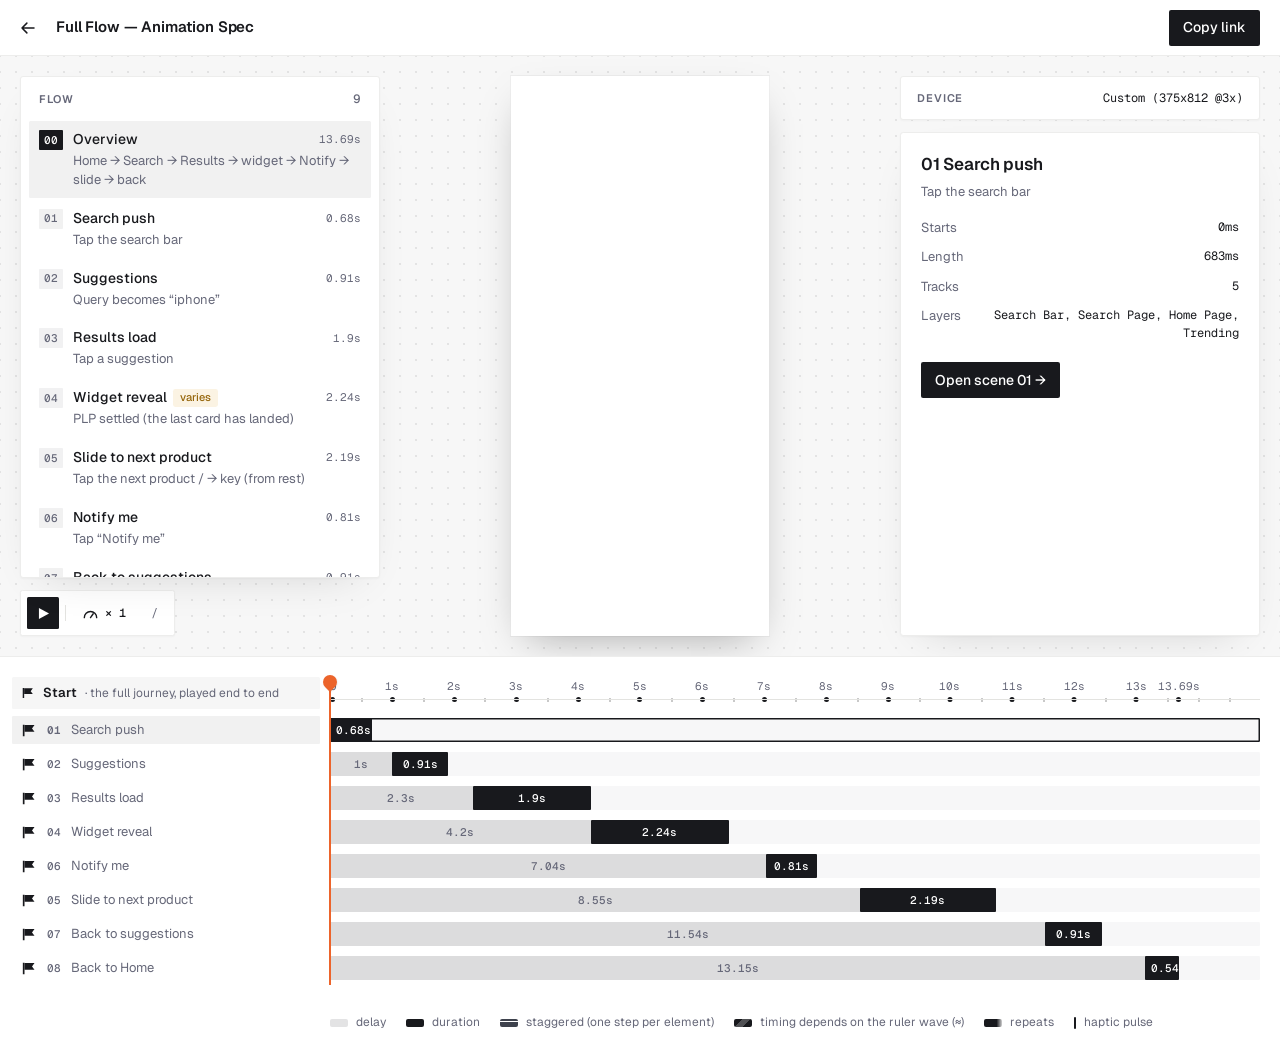
==== commit 636e9f73: "Spec sheet: Lightweight UI restyle, layer tree, dev-handoff cleanup; remove sound - Restyle the spec" ====
--- a/spec/index.html
+++ b/spec/index.html
@@ -6,195 +6,266 @@
 <title>Full Flow Spec</title>
 <link rel="preconnect" href="https://fonts.googleapis.com" />
 <link rel="preconnect" href="https://fonts.gstatic.com" crossorigin />
-<link href="https://fonts.googleapis.com/css2?family=Inter:wght@400;500;600;700&family=JetBrains+Mono:wght@400;500;600&display=swap" rel="stylesheet" />
+<link href="https://fonts.googleapis.com/css2?family=Geist:wght@400..700&family=Geist+Mono:wght@400..600&display=swap" rel="stylesheet" />
 <style>
 /* Animation spec sheet for the whole noon flow — Home → Search → Results → iPhone widget → Notify → back.
-   Same layout as a ProtoPie recording view: canvas (layers · flow · device · live preview · playback)
+   Same layout as a ProtoPie recording view: canvas (flow → layers tree · device · live preview · playback)
    over a timeline of property tracks — light bar = delay, dark bar = duration.
    The preview is the real prototype in an iframe; this page only drives it (it never edits it).
-   System: 4/8/12/16/20 spacing · 15/13/12/11 type · 12px cards with a hairline · 32px controls. */
+
+   Styled with Lightweight UI v0.2.0 (lightweight-ui-kit.vercel.app), the internal-tools kit:
+   Geist / Geist Mono, ink on paper with ink washes for every hover and fill, colour only for
+   meaning, corners that grow with the object (smoothed with corner-shape), soft shadows only on
+   things that float, one ease-out curve. Light theme only. */
 :root {
-  --bg: #ffffff; --canvas: #eeeef1; --dot: #d9d9df; --card: #ffffff;
-  --ink: #17171c; --ink-2: #63636e; --ink-3: #9b9ba6; --line: #ececf0; --line-2: #e2e2e8;
-  --fill: #f4f4f7; --fill-2: #ededf1; --row: #f6f6f8; --delay: #e8e8ee; --dur: #2e323d; --dur-ink: #ffffff;
-  --accent: #d97757; --accent-ink: #ffffff; --accent-50: #fbf0eb; --accent-600: #c2613f; --head: #ef4444;
-  --r-card: 12px; --r-ctl: 8px; --r-trk: 6px;
-  --sh-card: 0 0 0 1px rgba(17, 17, 28, .05), 0 1px 2px rgba(17, 17, 28, .04), 0 8px 24px -14px rgba(17, 17, 28, .18);
+  /* ── kit colour ── */
+  --bg: #ffffff;
+  --card: #ffffff;
+  --ink: #18191d;
+  --on-ink: #ffffff;
+  --muted: #666879;
+  --line: #ededec;
+  --line-strong: #e3e3e0;
+  --line-control: #949494;
+  --wash-1: color-mix(in oklab, var(--ink) 1.5%, transparent);
+  --wash-2: color-mix(in oklab, var(--ink) 3%, transparent);
+  --wash-3: color-mix(in oklab, var(--ink) 4%, transparent);
+  --wash-4: color-mix(in oklab, var(--ink) 6%, transparent);
+  --wash-5: color-mix(in oklab, var(--ink) 8%, transparent);
+  --wash-6: color-mix(in oklab, var(--ink) 12%, transparent);
+  --ink-hover: color-mix(in oklab, var(--ink) 88%, var(--bg));
+  --draft: #96660b; --draft-bg: #fbf3e3;
+  --accent: #ec642b;   /* the internal-tools orange — playhead, its trail, the record dot */
+  --chart-1: #277fff;
+
+  /* ── spec-sheet roles, mapped onto the kit ── */
+  --canvas: color-mix(in oklab, #18191d 3%, #ffffff);
+  --dot: color-mix(in oklab, var(--ink) 9%, transparent);
+  --ink-2: var(--muted); --ink-3: var(--muted);          /* the kit has one secondary text colour */
+  --row: var(--wash-2); --row-hover: var(--wash-4);
+  --delay: var(--wash-6); --dur: var(--ink); --dur-ink: var(--on-ink);
+  --head: var(--accent);
+
+  /* ── kit radius (named by object) ── */
+  --r-xs: 6px; --r-lg: 8px; --r-chip: 10px; --r-xl: 12px; --r-control: 14px; --r-2xl: 16px; --r-tile: 20px; --r-panel: 22px;
+  --r-full: 999px;
+
+  /* ── kit shadow ── */
+  --sh-card: 0 0 0 1px transparent, 0 1px 2px rgb(0 0 0 / .03), 0 16px 44px -24px rgb(0 0 0 / .18);
+  --sh-pill: 0 1px 2px rgb(0 0 0 / .06), 0 1px 1px rgb(0 0 0 / .04);
+  --sh-device: 0 0 0 1px rgb(0 0 0 / .06), 0 1px 2px rgb(0 0 0 / .03), 0 24px 60px -24px rgb(0 0 0 / .35);
+
+  /* ── kit motion ── */
+  --ease-out: cubic-bezier(0.23, 1, 0.32, 1);
+  --d-press: 160ms; --d-swap: 180ms; --d-popover: 150ms;
+
+  /* ── kit type (named by job) ── */
+  --sans: 'Geist', -apple-system, BlinkMacSystemFont, 'Segoe UI', Roboto, Helvetica, Arial, sans-serif;
+  --mono: 'Geist Mono', ui-monospace, SFMono-Regular, Menlo, monospace;
+  --t-micro: 11px; --t-caption: 12px; --t-label: 13px; --t-ui: 14px; --t-body: 15px; --t-title: 17px;
+
+  /* ── layout ── */
   --gut: 20px; --card-w: 360px;
   --lab: 320px; --rowh: 24px; --rowgap: 10px;
   --tl-pt: 16px; --tl-pr: 20px; --tl-pb: 24px;
-  --sans: 'Inter', -apple-system, BlinkMacSystemFont, 'Segoe UI', sans-serif;
-  --mono: 'JetBrains Mono', ui-monospace, SFMono-Regular, Menlo, monospace;
+
+  color-scheme: light;
 }
-* { box-sizing: border-box; }
+
+/* The kit's corners are drawn with superellipse(4). Safari and Firefox can't, and would draw the
+   full radius as a circle, so there they shrink to the plain-rounding equivalent (×0.15). */
+* { box-sizing: border-box; corner-shape: superellipse(4); }
+@supports not (corner-shape: round) {
+  :root { --r-xs: .9px; --r-lg: 1.2px; --r-chip: 1.5px; --r-xl: 1.8px; --r-control: 2.1px; --r-2xl: 2.4px; --r-tile: 3px; --r-panel: 3.3px; --r-full: 2.4px; }
+}
 html, body { margin: 0; }
-body { background: var(--bg); color: var(--ink); font-family: var(--sans); font-size: 13px; line-height: 1.4; -webkit-font-smoothing: antialiased; font-feature-settings: 'cv11', 'ss01'; }
+body { background: var(--bg); color: var(--ink); font-family: var(--sans); font-size: var(--t-label); line-height: 1.5; -webkit-font-smoothing: antialiased; }
 button { font: inherit; color: inherit; background: none; border: 0; padding: 0; cursor: pointer; }
 a { color: inherit; }
-button:focus-visible, a:focus-visible { outline: 2px solid var(--accent); outline-offset: 2px; border-radius: var(--r-ctl); }
+:focus-visible { outline: 2px solid var(--ink); outline-offset: 2px; }
+svg { flex: none; }
+.num, .len, .tick, .bar, .ctrl__state, .insp dd { font-variant-numeric: tabular-nums; }
+
+/* Press feedback, as the kit's u-press: pressables shrink to 97% while held. */
+.top__back, .copy, .ctrl button, .insp__go, .flow li button, .anims button {
+  transition: transform var(--d-press) var(--ease-out), background-color var(--d-press) var(--ease-out), color var(--d-press) var(--ease-out), box-shadow var(--d-press) var(--ease-out);
+}
+.top__back:active, .copy:active, .ctrl button:active, .insp__go:active { transform: scale(.97); }
+/* wide rows dim instead: 3% of a full-width row moves its edges too far */
+.flow li button:active, .anims button:active { opacity: .7; }
+
+/* ── section head: 11px semibold caps, the kit's sidebar label ── */
+.eyebrow, .flow h3, .device h3, .grp b, .insp__eyebrow { margin: 0; font-size: var(--t-micro); font-weight: 600; letter-spacing: .08em; line-height: 1.5; text-transform: uppercase; color: var(--muted); }
+/* a count beside a section head, as in the kit's sidebar */
+.count { font-family: var(--sans); font-size: var(--t-caption); font-weight: 500; color: var(--muted); letter-spacing: 0; text-transform: none; }
 
 /* ── top bar ── */
 .top { height: 56px; display: flex; align-items: center; gap: 12px; padding: 0 var(--gut) 0 12px; border-bottom: 1px solid var(--line); background: var(--bg); }
-.top__back { width: 32px; height: 32px; display: grid; place-items: center; border-radius: var(--r-ctl); text-decoration: none; flex: none; transition: background-color .15s; }
+.top__back { width: 32px; height: 32px; display: grid; place-items: center; border-radius: var(--r-chip); text-decoration: none; flex: none; color: var(--ink); }
 .top__back svg { width: 18px; height: 18px; }
-.top__back:hover { background: var(--fill); }
-.top__title { font-size: 15px; font-weight: 600; letter-spacing: -0.01em; white-space: nowrap; overflow: hidden; text-overflow: ellipsis; min-width: 0; }
-.top__title small { position: relative; margin-left: 12px; padding-left: 13px; color: var(--ink-2); font-size: 13px; font-weight: 400; letter-spacing: 0; }
-.top__title small::before { content: ''; position: absolute; left: 0; top: 50%; width: 1px; height: 14px; margin-top: -7px; background: var(--line-2); }
+.top__title { font-size: var(--t-body); font-weight: 600; letter-spacing: -0.01em; white-space: nowrap; overflow: hidden; text-overflow: ellipsis; min-width: 0; }
 .top__sp { flex: 1; }
-.iters[hidden] { display: none; }
-.iters { display: flex; gap: 2px; padding: 2px; background: var(--fill); border-radius: 10px; flex: none; }
-.iters button { min-width: 38px; height: 28px; padding: 0 10px; border-radius: var(--r-ctl); font-family: var(--mono); font-size: 12px; font-weight: 500; color: var(--ink-2); transition: background-color .15s, color .15s; }
-.iters button:hover { color: var(--ink); }
-.iters button[aria-pressed="true"] { background: #fff; color: var(--ink); box-shadow: 0 0 0 1px rgba(17, 17, 28, .06), 0 1px 2px rgba(17, 17, 28, .08); }
-.copy { height: 32px; padding: 0 14px; border-radius: var(--r-ctl); background: var(--accent); color: var(--accent-ink); font-size: 13px; font-weight: 600; flex: none; box-shadow: 0 1px 2px rgba(194, 97, 63, .3), inset 0 1px 0 rgba(255, 255, 255, .14); transition: background-color .15s; }
-.copy:hover { background: var(--accent-600); }
-
-/* ── canvas ── */
+
+/* Primary button, md: ink fill, 14px medium, 14px corner. The one primary action on the page. */
+.copy, .insp__go { height: 36px; padding: 0 14px; border-radius: var(--r-control); background: var(--ink); color: var(--on-ink); font-size: var(--t-ui); font-weight: 500; flex: none; display: inline-flex; align-items: center; gap: 6px; }
+
+/* ── canvas: the kit playground's dotted stage ── */
 .canvas { position: relative; height: clamp(600px, 66vh, 760px); overflow: hidden;
-  background-color: var(--canvas); background-image: radial-gradient(var(--dot) 1px, transparent 1.2px); background-size: 16px 16px; background-position: 8px 8px; }
-.card { position: absolute; background: var(--card); border-radius: var(--r-card); box-shadow: var(--sh-card); }
-.eyebrow, .flow h3, .device h3 { margin: 0; font-size: 11px; font-weight: 600; letter-spacing: .08em; text-transform: uppercase; color: var(--ink-3); }
+  background-color: var(--canvas); background-image: radial-gradient(var(--dot) 1px, transparent 1px); background-size: 16px 16px; background-position: 8px 8px; }
+/* Cards float over the stage: card surface, hairline edge, the kit's soft card shadow. */
+.card { position: absolute; background: var(--card); border: 1px solid var(--line); border-radius: var(--r-tile); box-shadow: var(--sh-card); }
 
 /* left column: Layers and Flow are one accordion — opening one collapses the other to its header */
-.side { position: absolute; left: var(--gut); top: var(--gut); bottom: calc(var(--gut) + 40px + 12px); width: var(--card-w); z-index: 4; display: flex; flex-direction: column; gap: 12px; }
+.side { position: absolute; left: var(--gut); top: var(--gut); bottom: calc(var(--gut) + 46px + 12px); width: var(--card-w); z-index: 4; display: flex; flex-direction: column; gap: 12px; }
 .side > .card { position: relative; }
-.layers { flex: none; display: flex; flex-direction: column; min-height: 0; overflow: hidden; }
-.layers[data-open="true"] { flex: 1 1 auto; }
-.layers__btn { width: 100%; height: 40px; display: flex; align-items: center; justify-content: space-between; padding: 0 16px; font-size: 13px; font-weight: 600; border-radius: var(--r-card); }
-.layers__btn:hover { background: #fafafb; }
-.layers__btn svg { transition: transform .2s; }
-.layers[data-open="true"] .layers__btn { border-radius: var(--r-card) var(--r-card) 0 0; }
-.layers[data-open="true"] .layers__btn svg { transform: rotate(180deg); }
-.layers__list { display: none; flex: 1 1 auto; min-height: 0; border-top: 1px solid var(--line); padding: 6px; overflow: auto; }
-.layers[data-open="true"] .layers__list { display: block; animation: panelIn .22s cubic-bezier(.2, .8, .2, 1); }
-.layers__list button { width: 100%; text-align: left; padding: 8px 10px; border-radius: 6px; font-size: 13px; display: flex; align-items: baseline; justify-content: space-between; gap: 12px; }
-.layers__list button:hover { background: var(--fill); }
-.layers__list button[aria-pressed="true"] { background: var(--accent-50); color: var(--accent-600); font-weight: 600; }
-.layers__list code { font-family: var(--mono); font-size: 11px; color: var(--ink-3); white-space: nowrap; overflow: hidden; text-overflow: ellipsis; max-width: 55%; }
-
 .flow { flex: 1 1 auto; min-height: 0; display: flex; flex-direction: column; overflow: hidden; }
-.flow__head { flex: none; width: 100%; height: 40px; display: flex; align-items: center; justify-content: space-between; padding: 0 16px; border-radius: var(--r-card); }
-.flow__head:hover { background: #fafafb; }
-.flow__head svg { transform: rotate(180deg); transition: transform .2s; }
-.flow.is-collapsed { flex: none; }
-.flow.is-collapsed ol { display: none; }
-.flow.is-collapsed .flow__head svg { transform: none; }
-.flow:not(.is-collapsed) ol { animation: panelIn .22s cubic-bezier(.2, .8, .2, 1); }
-@keyframes panelIn { from { opacity: 0; transform: translateY(-4px); } }
-.flow ol { list-style: none; margin: 0; padding: 0 6px 6px; overflow: auto; }
-.flow li + li { margin-top: 1px; }
-.flow li button { position: relative; width: 100%; text-align: left; display: grid; grid-template-columns: 24px 1fr auto; gap: 1px 10px; align-items: center; padding: 8px 10px; border-radius: var(--r-ctl); transition: background-color .15s; }
-.flow li button:hover { background: var(--fill); }
-.flow li button[aria-pressed="true"] { background: var(--accent-50); }
-.flow li button[aria-pressed="true"]::before { content: ''; position: absolute; left: 0; top: 10px; bottom: 10px; width: 2px; border-radius: 2px; background: var(--accent); }
-.flow .n { grid-row: 1 / 3; align-self: start; margin-top: 1px; width: 24px; height: 20px; display: grid; place-items: center; border-radius: 6px; background: var(--fill); font-family: var(--mono); font-size: 10.5px; font-weight: 500; color: var(--ink-2); }
-.flow button[aria-pressed="true"] .n { background: #fff; color: var(--accent-600); box-shadow: 0 0 0 1px rgba(217, 119, 87, .18); }
-.flow .nm { font-size: 13px; font-weight: 600; letter-spacing: -0.005em; }
-.flow .len { font-family: var(--mono); font-size: 11px; color: var(--ink-3); font-variant-numeric: tabular-nums; }
-.flow .tr { grid-column: 2 / 4; font-size: 12px; line-height: 1.35; color: var(--ink-2); }
-.flow button[aria-pressed="true"] .nm { color: var(--accent-600); }
-.tag { display: inline-block; padding: 1px 6px; border-radius: 99px; background: var(--accent-50); color: var(--accent-600); font-size: 10.5px; font-weight: 600; line-height: 16px; vertical-align: 1px; margin-left: 6px; letter-spacing: 0; text-transform: none; }
-.tag--warm { background: #fff3e8; color: #b4530b; }
-
-.device { right: var(--gut); top: var(--gut); width: var(--card-w); padding: 12px 16px; display: flex; align-items: center; justify-content: space-between; gap: 12px; min-height: 40px; }
-.device p { margin: 0; font-family: var(--mono); font-size: 12px; color: var(--ink); }
-.insp { right: var(--gut); top: calc(var(--gut) + 40px + 12px); width: var(--card-w); bottom: var(--gut); padding: 16px; overflow: auto; scrollbar-width: thin; }
-.insp h3 { margin: 0; font-size: 14px; font-weight: 600; letter-spacing: -0.01em; line-height: 20px; }
-.insp h3 span { font-weight: 400; color: var(--ink-2) !important; }
-.insp__sub { margin: 6px 0 12px; font-size: 12px; color: var(--ink-2); }
-.insp__sub code { display: inline-block; padding: 2px 6px; border-radius: 5px; background: var(--fill); color: var(--ink-2); font-family: var(--mono); font-size: 11px !important; }
-.insp dl { display: grid; grid-template-columns: auto 1fr; gap: 8px 16px; margin: 0; font-size: 12.5px; }
-.insp dt { color: var(--ink-2); }
-.insp dd { margin: 0; font-family: var(--mono); font-size: 11.5px; text-align: right; word-break: break-word; font-variant-numeric: tabular-nums; color: var(--ink); }
-.insp hr { border: 0; border-top: 1px solid var(--line); margin: 14px 0; }
-.insp__plot { display: block; width: 100%; height: 104px; margin: 0 0 14px; padding: 6px 4px; border-radius: 10px; background: #fafafc; box-shadow: inset 0 0 0 1px var(--line); }
-.insp__note { font-size: 12px; line-height: 1.5; color: var(--ink-2); margin: 12px 0 0; }
-.insp__code { display: block; margin-top: 12px; padding: 10px 12px; background: var(--fill); border-radius: var(--r-ctl); font-family: var(--mono); font-size: 10.5px; line-height: 1.55; color: var(--ink-2); word-break: break-all; }
-.insp__go { margin-top: 16px; height: 32px; padding: 0 14px; border-radius: var(--r-ctl); background: var(--accent); color: #fff; font-weight: 600; font-size: 13px; transition: background-color .15s; }
-.insp__go:hover { background: var(--accent-600); }
+.flow__head { flex: none; height: 44px; display: flex; align-items: center; gap: 8px; padding: 0 18px; }
+.flow__head h3 { flex: 1; }
+.flow ol { list-style: none; margin: 0; padding: 0 8px 8px; overflow: auto; display: flex; flex-direction: column; gap: 2px; }
+/* parent: a scene */
+.flow ol > li > button { width: 100%; text-align: left; display: grid; grid-template-columns: 24px 1fr auto; gap: 2px 10px; align-items: center; padding: 8px 10px; border-radius: var(--r-chip); }
+.flow ol > li > button[aria-pressed="true"] { background: var(--wash-4); }
+/* scene number: the kit's count pill — micro mono on a wash; ink for the open scene */
+.flow .n { grid-row: 1 / 3; align-self: start; margin-top: 1px; width: 24px; height: 20px; display: grid; place-items: center; border-radius: var(--r-xs); background: var(--wash-4); font-family: var(--mono); font-size: var(--t-micro); font-weight: 500; color: var(--muted); }
+.flow button[aria-current="true"] .n { background: var(--ink); color: var(--on-ink); }
+.flow .nm { font-size: var(--t-ui); font-weight: 500; color: var(--ink); }
+.flow .len { font-family: var(--mono); font-size: var(--t-micro); color: var(--muted); }
+.flow .tr { grid-column: 2 / 4; font-size: var(--t-label); line-height: 1.45; color: var(--muted); }
+/* children: the layers that scene animates, on a guide line from the scene number */
+.tree { position: relative; list-style: none; margin: 2px 0 6px; padding: 0 0 0 22px; display: flex; flex-direction: column; gap: 1px; animation: panelIn var(--d-swap) var(--ease-out); }
+.tree::before { content: ''; position: absolute; left: 21.5px; top: 0; bottom: 16px; width: 1px; background: var(--line-strong); }
+.tree button { position: relative; width: 100%; height: 32px; display: flex; align-items: center; gap: 8px; padding: 0 10px 0 14px; border-radius: var(--r-chip); text-align: left; font-size: var(--t-label); color: var(--muted); }
+.tree button::before { content: ''; position: absolute; left: -0.5px; top: 50%; width: 8px; height: 1px; background: var(--line-strong); }
+.tree button[aria-pressed="true"] { background: var(--wash-4); color: var(--ink); font-weight: 500; }
+.tree__ico { width: 14px; height: 14px; flex: none; }
+.tree__nm { flex: 1; min-width: 0; white-space: nowrap; overflow: hidden; text-overflow: ellipsis; }
+.tree__n { font-family: var(--mono); font-size: var(--t-micro); font-weight: 400; color: var(--muted); }
+@keyframes panelIn { from { opacity: 0; transform: translateY(4px); } }
+/* badge: neutral by default; amber (the kit's draft tone) when the timing varies */
+.tag { display: inline-flex; align-items: center; height: 18px; padding: 0 7px; border-radius: var(--r-full); background: var(--wash-4); color: var(--muted); font-family: var(--sans); font-size: var(--t-micro); font-weight: 500; line-height: 1; vertical-align: 1px; margin-left: 6px; letter-spacing: 0; text-transform: none; }
+.tag--warm { background: var(--draft-bg); color: var(--draft); }
+
+.device { right: var(--gut); top: var(--gut); width: var(--card-w); padding: 0 16px; height: 44px; display: flex; align-items: center; justify-content: space-between; gap: 12px; }
+.device p { margin: 0; font-family: var(--mono); font-size: var(--t-caption); color: var(--ink); }
+
+/* ── inspector: the kit playground's Props panel ── */
+.insp { right: var(--gut); top: calc(var(--gut) + 44px + 12px); width: var(--card-w); bottom: var(--gut); padding: 20px; overflow: auto; scrollbar-width: thin; border-radius: var(--r-panel); }
+.insp h3 { margin: 0; font-size: var(--t-title); font-weight: 600; letter-spacing: -0.01em; line-height: 1.375; }
+.insp h3 span { font-weight: 400; color: var(--muted) !important; }
+.insp__sub { margin: 6px 0 16px; font-size: var(--t-label); color: var(--muted); }
+/* inline code: the kit's kbd — mono on a wash with a hairline */
+.insp__sub code { display: inline-block; padding: 1px 6px; border: 1px solid var(--line); border-radius: var(--r-xs); background: var(--wash-2); color: var(--ink); font-family: var(--mono); font-size: var(--t-micro) !important; }
+.insp dl { display: grid; grid-template-columns: auto 1fr; gap: 10px 16px; margin: 0; font-size: var(--t-label); }
+.insp dt { color: var(--muted); }
+.insp dd { margin: 0; font-family: var(--mono); font-size: var(--t-caption); text-align: right; word-break: break-word; color: var(--ink); }
+.insp hr { border: 0; border-top: 1px solid var(--line); margin: 16px 0; }
+.insp__plot { display: block; width: 100%; height: 104px; margin: 0 0 16px; padding: 6px 4px; border: 1px solid var(--line); border-radius: var(--r-xl); background: var(--wash-1); color: var(--ink); }
+.insp__note { font-size: var(--t-label); line-height: 1.55; color: var(--muted); margin: 16px 0 0; }
+/* code block: the kit's — Geist Mono 12.5 on the faintest wash, hairline, 14×16 padding */
+.insp__code { display: block; margin-top: 16px; padding: 14px 16px; border: 1px solid var(--line); border-radius: var(--r-xl); background: var(--wash-2); font-family: var(--mono); font-size: 12.5px; line-height: 1.625; color: color-mix(in oklab, var(--ink) 90%, transparent); word-break: break-all; }
+.insp__go { margin-top: 20px; }
+.insp__eyebrow { margin-bottom: 6px; display: flex; align-items: center; gap: 8px; }
+.insp__eyebrow + h3 { margin-bottom: 16px; }
+/* layer properties, laid out like ProtoPie's: two columns of label · value */
+.insp dl.props { grid-template-columns: 1fr 1fr; gap: 10px 24px; }
+.props > div { display: flex; align-items: baseline; justify-content: space-between; gap: 8px; }
+.insp__cap { margin: 12px 0 0; font-size: var(--t-caption); color: var(--muted); }
+.anims { list-style: none; margin: 4px 0 0; padding: 0; display: flex; flex-direction: column; gap: 2px; }
+.anims button { width: calc(100% + 20px); margin: 0 -10px; display: grid; grid-template-columns: 16px 1fr auto; gap: 10px; align-items: center; padding: 8px 10px; border-radius: var(--r-chip); text-align: left; }
+.anims svg { width: 15px; height: 15px; }
+.anims__main { display: flex; flex-direction: column; min-width: 0; }
+.anims__main b { font-size: var(--t-label); font-weight: 500; }
+.anims__main span { font-family: var(--mono); font-size: var(--t-micro); color: var(--muted); white-space: nowrap; overflow: hidden; text-overflow: ellipsis; }
+.anims__t { font-family: var(--mono); font-size: var(--t-micro); line-height: 1.5; color: var(--muted); text-align: right; font-variant-numeric: tabular-nums; }
 
 .stage { position: absolute; left: 50%; top: var(--gut); bottom: var(--gut); transform: translateX(-50%); display: grid; place-items: start center; }
-.phone { position: relative; width: var(--pw, 375px); height: var(--ph, 812px); transform-origin: 0 0; background: #fff; overflow: hidden;
-  box-shadow: 0 0 0 1px rgba(17, 17, 28, .08), 0 2px 6px rgba(17, 17, 28, .06), 0 24px 48px -20px rgba(17, 17, 28, .28); }
+/* the device is rendered content, not chrome: it keeps its own square edge and white screen */
+.phone { position: relative; width: var(--pw, 375px); height: var(--ph, 812px); transform-origin: 0 0; background: #fff; overflow: hidden; box-shadow: var(--sh-device); }
 .phone iframe { position: absolute; left: 0; top: 0; width: var(--pw, 375px); height: var(--ph, 812px); border: 0; opacity: 0; pointer-events: none; }
 .phone iframe.is-front { opacity: 1; pointer-events: auto; }
-.phone__veil { position: absolute; inset: 0; display: grid; place-items: center; background: rgba(255, 255, 255, .92); font-size: 22px; font-weight: 500; color: var(--ink-2); transition: opacity .25s; text-align: center; padding: 40px; }
+.phone__veil { position: absolute; inset: 0; display: grid; place-items: center; background: color-mix(in oklab, var(--bg) 92%, transparent); font-size: 22px; font-weight: 500; color: var(--muted); transition: opacity 200ms var(--ease-out); text-align: center; padding: 40px; }
 .phone__veil[hidden] { display: grid; opacity: 0; pointer-events: none; }
-.rec { position: absolute; z-index: 2; left: 28px; top: 28px; width: 14px; height: 14px; border-radius: 50%; background: var(--head); box-shadow: 0 0 0 4px rgba(239, 68, 68, .2); opacity: 0; transition: opacity .2s; }
+.rec { position: absolute; z-index: 2; left: 28px; top: 28px; width: 14px; height: 14px; border-radius: 50%; corner-shape: round; background: var(--head); box-shadow: 0 0 0 4px color-mix(in oklab, var(--head) 20%, transparent); opacity: 0; transition: opacity 200ms var(--ease-out); }
 .rec.is-on { opacity: 1; animation: recPulse 1.6s ease-in-out infinite; }
-@keyframes recPulse { 50% { box-shadow: 0 0 0 7px rgba(239, 68, 68, .08); } }
-
-.ctrl { position: absolute; left: var(--gut); bottom: var(--gut); height: 40px; display: flex; align-items: center; gap: 2px; padding: 4px; background: var(--card); border-radius: var(--r-card); box-shadow: var(--sh-card); z-index: 3; }
-.ctrl button { height: 32px; min-width: 32px; padding: 0 10px; display: flex; align-items: center; justify-content: center; gap: 6px; border-radius: var(--r-ctl); transition: background-color .15s; }
-.ctrl button:hover { background: var(--fill); }
-.ctrl #play { width: 32px; padding: 0; background: var(--fill); }
-.ctrl #play:hover { background: var(--fill-2); }
+@keyframes recPulse { 50% { box-shadow: 0 0 0 7px color-mix(in oklab, var(--head) 8%, transparent); } }
+
+/* playback: a floating toolbar, control-radius, ghost buttons with one ink play button */
+.ctrl { position: absolute; left: var(--gut); bottom: var(--gut); height: 46px; display: flex; align-items: center; gap: 4px; padding: 6px; background: var(--card); border: 1px solid var(--line); border-radius: var(--r-2xl); box-shadow: var(--sh-card); z-index: 3; }
+.ctrl button { height: 32px; min-width: 32px; padding: 0 10px; display: flex; align-items: center; justify-content: center; gap: 6px; border-radius: var(--r-chip); color: var(--ink); }
+.ctrl #play { width: 32px; padding: 0; background: var(--ink); color: var(--on-ink); }
 .ctrl #play svg { width: 12px; height: 13px; margin-left: 1px; }
 .ctrl #speed svg { width: 17px; height: 14px; }
-.ctrl i { width: 1px; height: 16px; margin: 0 4px; background: var(--line-2); }
-.ctrl__speed { font-family: var(--mono); font-size: 12px; font-weight: 500; }
-.ctrl__state { padding: 0 10px 0 6px; font-family: var(--mono); font-size: 11.5px; color: var(--ink-2); white-space: nowrap; font-variant-numeric: tabular-nums; }
+.ctrl i { width: 1px; height: 16px; margin: 0 2px; background: var(--line-strong); }
+.ctrl__speed { font-family: var(--mono); font-size: var(--t-caption); font-weight: 500; }
+.ctrl__state { padding: 0 10px 0 4px; font-family: var(--mono); font-size: var(--t-caption); color: var(--muted); white-space: nowrap; }
+.ctrl__cur { display: inline-block; text-align: right; color: var(--ink); }
 
 /* ── timeline ── */
-.tlwrap { overflow-x: auto; border-top: 1px solid var(--line); }
+.tlwrap { overflow-x: auto; border-top: 1px solid var(--line); background: var(--bg); }
 .tl { position: relative; min-width: 940px; padding: var(--tl-pt) var(--tl-pr) var(--tl-pb) 0; }
 .tl__ruler { display: grid; grid-template-columns: var(--lab) 1fr; align-items: center; height: 40px; }
-.tl__start { height: 30px; margin-left: 12px; display: flex; align-items: center; gap: 8px; padding: 0 12px 0 10px; background: var(--fill); border-radius: var(--r-ctl); font-size: 13px; font-weight: 600; white-space: nowrap; overflow: hidden; min-width: 0; }
-.tl__start svg { flex: none; width: 13px; height: 12px; }
-.tl__start small { font-size: 12px; color: var(--ink-2); font-weight: 400; overflow: hidden; text-overflow: ellipsis; min-width: 0; }
-.tl__scale { position: relative; height: 40px; margin-left: 10px; }
-.tl__scale::after { content: ''; position: absolute; left: 0; right: 0; top: 26px; height: 1px; background: var(--line-2); }
-.tick { position: absolute; top: 5px; font-family: var(--mono); font-size: 10.5px; color: var(--ink-2); transform: translateX(-50%); white-space: nowrap; font-variant-numeric: tabular-nums; }
-.tick::after { content: ''; position: absolute; left: 50%; top: 18.5px; width: 5px; height: 5px; margin-left: -2.5px; border-radius: 50%; background: var(--dur); }
+.tl__start { height: 32px; margin-left: 12px; display: flex; align-items: center; gap: 8px; padding: 0 12px 0 10px; background: var(--wash-3); border-radius: var(--r-chip); font-size: var(--t-label); font-weight: 600; white-space: nowrap; overflow: hidden; min-width: 0; }
+.tl__start svg { width: 13px; height: 12px; }
+.tl__start small { font-size: var(--t-caption); color: var(--muted); font-weight: 400; overflow: hidden; text-overflow: ellipsis; min-width: 0; }
+.tl__scale { position: relative; height: 40px; margin-left: 10px; cursor: ew-resize; touch-action: none; }
+.tl__scale::after { content: ''; position: absolute; left: 0; right: 0; top: 26px; height: 1px; background: var(--line-strong); }
+.tick { position: absolute; top: 5px; font-family: var(--mono); font-size: var(--t-micro); color: var(--muted); transform: translateX(-50%); white-space: nowrap; }
+.tick::after { content: ''; position: absolute; left: 50%; top: 18.5px; width: 5px; height: 5px; margin-left: -2.5px; border-radius: 50%; corner-shape: round; background: var(--ink); }
 .tick--minor { color: transparent; }
-.tick--minor::after { width: 1px; height: 4px; margin-left: 0; border-radius: 0; background: #cfcfd6; top: 19.5px; }
+.tick--minor::after { width: 1px; height: 4px; margin-left: 0; border-radius: 0; background: var(--line-control); top: 19.5px; }
 .tick--zero { transform: none; }
 .tick--zero::after { left: 0; margin-left: 0; }
 .tl__rows { position: relative; }
 .grp { display: grid; grid-template-columns: var(--lab) 1fr; height: 34px; align-items: end; padding-bottom: 4px; }
-.grp b { padding-left: 22px; font-size: 11px; font-weight: 600; letter-spacing: .08em; text-transform: uppercase; color: var(--ink-3); }
-.grp span { position: relative; margin-left: 10px; padding-bottom: 1px; font-family: var(--mono); font-size: 10.5px; color: var(--ink-3); display: flex; align-items: center; gap: 8px; }
+.grp b { padding-left: 22px; }
+.grp span { position: relative; margin-left: 10px; padding-bottom: 1px; font-family: var(--mono); font-size: var(--t-micro); color: var(--muted); display: flex; align-items: center; gap: 8px; }
 .grp span::after { content: ''; flex: 1; height: 1px; background: var(--line); }
 .row { display: grid; grid-template-columns: var(--lab) 1fr; height: calc(var(--rowh) + var(--rowgap)); align-items: center; cursor: pointer; }
-.row__lab { display: flex; align-items: center; gap: 10px; height: calc(var(--rowh) + 4px); margin-left: 12px; padding-left: 10px; border-radius: var(--r-ctl); font-size: 13px; white-space: nowrap; overflow: hidden; transition: background-color .15s; }
-.row__lab svg { flex: none; width: 15px; height: 15px; opacity: .85; }
-.row__lab b { font-weight: 600; }
-.row__lab span { color: var(--ink-2); overflow: hidden; text-overflow: ellipsis; }
-.row__lab em { font-style: normal; font-family: var(--mono); font-size: 11px; color: var(--ink-3); }
-.row:hover .row__lab { background: var(--row); }
-.row__trk { position: relative; height: var(--rowh); margin-left: 10px; background: var(--row); border-radius: var(--r-trk); overflow: hidden; transition: background-color .15s; }
-.row:hover .row__trk { background: #f0f0f4; }
-.row[aria-selected="true"] .row__lab { background: var(--accent-50); }
-.row[aria-selected="true"] .row__lab b { color: var(--accent-600); }
-.row[aria-selected="true"] .row__trk { box-shadow: inset 0 0 0 1.5px var(--accent); }
+.row__lab { display: flex; align-items: center; gap: 10px; height: calc(var(--rowh) + 4px); margin-left: 12px; padding-left: 10px; border-radius: var(--r-lg); font-size: var(--t-label); white-space: nowrap; overflow: hidden; transition: background-color var(--d-press) var(--ease-out); }
+.row__lab svg { width: 15px; height: 15px; color: var(--ink); }
+.row__lab b { font-weight: 500; }
+.row__lab span { color: var(--muted); overflow: hidden; text-overflow: ellipsis; }
+.row__lab em { font-style: normal; font-family: var(--mono); font-size: var(--t-micro); color: var(--muted); }
+.row__trk { position: relative; height: var(--rowh); margin-left: 10px; background: var(--row); border-radius: var(--r-lg); overflow: hidden; cursor: ew-resize; touch-action: none; transition: background-color var(--d-press) var(--ease-out); }
+.row[aria-selected="true"] .row__lab { background: var(--wash-4); }
+.row[aria-selected="true"] .row__lab b { font-weight: 600; }
+.row[aria-selected="true"] .row__trk { box-shadow: inset 0 0 0 1.5px var(--ink); }
 .row.is-dim { opacity: .3; }
-.bar { position: absolute; top: 0; height: 100%; display: grid; place-items: center; overflow: hidden; font-family: var(--mono); font-size: 10.5px; font-weight: 500; letter-spacing: .02em; white-space: nowrap; font-variant-numeric: tabular-nums; }
-.bar--delay { background: var(--delay); color: var(--ink-2); }
-.bar--dur { background: var(--dur); color: var(--dur-ink); border-radius: 5px; }
-.bar--approx { background: repeating-linear-gradient(135deg, #2e323d 0 6px, #4a4f5c 6px 12px); }
-.bar--repeat { background: linear-gradient(90deg, #2e323d 70%, rgba(46, 50, 61, .2)); }
+.bar { position: absolute; top: 0; height: 100%; display: grid; place-items: center; overflow: hidden; font-family: var(--mono); font-size: var(--t-micro); font-weight: 500; white-space: nowrap; }
+.bar--delay { background: var(--delay); color: var(--muted); }
+.bar--dur { background: var(--dur); color: var(--dur-ink); border-radius: var(--r-xs); }
+.bar--approx { background: repeating-linear-gradient(135deg, var(--dur) 0 6px, color-mix(in oklab, var(--dur) 72%, var(--bg)) 6px 12px); }
+.bar--repeat { background: linear-gradient(90deg, var(--dur) 70%, color-mix(in oklab, var(--dur) 20%, transparent)); }
 .bar--step { border-radius: 2px; }
 .bar--mark { width: 2px; margin-left: -1px; background: var(--dur); border-radius: 1px; }
-.bar--scene { background: var(--accent); }
+.bar--scene { background: var(--ink); }
 .bar span { padding: 0 6px; }
-.after { position: absolute; top: 0; height: 100%; display: flex; align-items: center; padding-left: 8px; font-family: var(--mono); font-size: 10.5px; color: var(--ink-2); white-space: nowrap; pointer-events: none; }
+.after { position: absolute; top: 0; height: 100%; display: flex; align-items: center; padding-left: 8px; font-family: var(--mono); font-size: var(--t-micro); color: var(--muted); white-space: nowrap; pointer-events: none; }
+/* playhead: the one orange on the page, used for "now" */
 .head { position: absolute; top: 2px; bottom: 0; width: 0; pointer-events: none; z-index: 2; }
 .head::before { content: ''; position: absolute; left: -0.75px; top: 10px; bottom: 0; width: 1.5px; background: var(--head); }
-.head::after { content: ''; position: absolute; left: -7px; top: 0; width: 14px; height: 14px; background: var(--head); border-radius: 50% 50% 50% 0; transform: rotate(-45deg); box-shadow: 0 1px 3px rgba(239, 68, 68, .35); }
-.grip { position: absolute; left: -14px; top: -8px; width: 28px; height: 30px; pointer-events: auto; cursor: grab; border-radius: 50%; }
+.head::after { content: ''; position: absolute; left: -7px; top: 0; width: 14px; height: 14px; background: var(--head); border-radius: 50% 50% 50% 0; corner-shape: round; transform: rotate(-45deg); box-shadow: var(--sh-pill); }
+.grip { position: absolute; left: -14px; top: -8px; width: 28px; height: 30px; pointer-events: auto; cursor: grab; border-radius: 50%; corner-shape: round; touch-action: none; }
 .head__line { position: absolute; left: -7px; width: 14px; top: 20px; bottom: 0; pointer-events: auto; cursor: ew-resize; }
-.row__trk { cursor: ew-resize; touch-action: none; }
-.grip:focus-visible { outline: 2px solid var(--accent); outline-offset: 2px; }
 body.is-scrubbing, body.is-scrubbing * { cursor: grabbing !important; user-select: none; }
-.tl__scale { cursor: ew-resize; touch-action: none; }
-.grip { touch-action: none; }
-.buf { position: absolute; left: 0; top: 24px; height: 3px; width: 0; background: #f0c4b2; border-radius: 2px; transition: width .1s linear; }
+.buf { position: absolute; left: 0; top: 24px; height: 3px; width: 0; background: color-mix(in oklab, var(--head) 30%, transparent); border-radius: 2px; transition: width .1s linear; }
 .lane { position: absolute; top: var(--tl-pt); bottom: var(--tl-pb); left: calc(var(--lab) + 10px); right: var(--tl-pr); pointer-events: none; }
-.foot { display: flex; flex-wrap: wrap; align-items: center; gap: 8px 20px; margin: 0; padding: 4px var(--tl-pr) 28px calc(var(--lab) + 10px); font-size: 12px; color: var(--ink-2); line-height: 1.6; }
-.foot code { font-family: var(--mono); font-size: 12px; }
+.foot { display: flex; flex-wrap: wrap; align-items: center; gap: 8px 20px; margin: 0; padding: 4px var(--tl-pr) 28px calc(var(--lab) + 10px); font-size: var(--t-caption); color: var(--muted); line-height: 1.6; }
+.foot code { font-family: var(--mono); font-size: var(--t-caption); }
 .legend { display: inline-flex; align-items: center; gap: 8px; }
 .legend i { display: inline-block; width: 18px; height: 8px; border-radius: 2px; }
+
+/* Hover lives in one place, behind a real pointer, so it never latches on touch. */
+@media (hover: hover) and (pointer: fine) {
+  .top__back:hover, .ctrl button:not(#play):hover { background: var(--wash-3); }
+  .copy:hover, .insp__go:hover, .ctrl #play:hover { background: var(--ink-hover); }
+  .flow li button[aria-pressed="false"]:hover, .anims button:hover { background: var(--wash-3); color: var(--ink); }
+  .row:hover .row__lab { background: var(--wash-3); }
+  .row:hover .row__trk { background: var(--row-hover); }
+}
+@media (prefers-reduced-motion: reduce) {
+  *, *::before, *::after { animation-duration: 1ms !important; transition-duration: 80ms !important; }
+}
 
 @media (max-width: 1240px) { :root { --card-w: 300px; } }
 @media (max-width: 960px) {
@@ -203,34 +274,26 @@
   .card, .stage, .ctrl, .side { position: static; transform: none; width: auto; }
   .side { flex: none; }
   .flow { max-height: 340px; }
-  .layers[data-open="true"] .layers__list { max-height: 340px; }
   .stage { order: 2; height: 520px; }
   .ctrl { order: 3; align-self: flex-start; }
   .insp { order: 4; }
-  .top__title small { display: none; }
   .row__lab { gap: 8px; }
   .foot { padding-left: 16px; }
 }
-@media (max-width: 560px) { .copy { display: none; } .top { gap: 8px; } .iters button { min-width: 32px; padding: 0 6px; } }
+@media (max-width: 560px) { .copy { display: none; } .top { gap: 8px; } }
 </style>
 </head>
 <body>
 <header class="top">
-  <a class="top__back" id="back" href="/" aria-label="Back to the prototype"><svg width="24" height="24" viewBox="0 0 24 24" fill="none"><path d="M20 12H4m0 0 6.5-6.5M4 12l6.5 6.5" stroke="#1d1d1f" stroke-width="2" stroke-linecap="round" stroke-linejoin="round"/></svg></a>
+  <a class="top__back" id="back" href="/" aria-label="Back to the prototype"><svg width="24" height="24" viewBox="0 0 24 24" fill="none"><path d="M20 12H4m0 0 6.5-6.5M4 12l6.5 6.5" stroke="currentColor" stroke-width="2" stroke-linecap="round" stroke-linejoin="round"/></svg></a>
   <div class="top__title" id="title">Full Flow — Animation Spec</div>
   <div class="top__sp"></div>
-  <div class="iters" id="iters" role="group" aria-label="Iteration">
-  </div>
   <button class="copy" id="copy">Copy link</button>
 </header>
 
 <section class="canvas" id="canvas">
   <div class="side" id="side">
-  <div class="card layers" id="layers" data-open="false">
-    <button class="layers__btn" id="layersBtn" aria-expanded="false"><span id="layersLabel">Layers</span><svg width="10" height="6" viewBox="0 0 10 6"><path d="M0 0h10L5 6z" fill="#8e8e93"/></svg></button>
-    <div class="layers__list" id="layersList"></div>
-  </div>
-  <nav class="card flow" aria-label="Flow scenes"><button class="flow__head" id="flowHead" aria-expanded="true"><h3>Flow</h3><svg width="10" height="6" viewBox="0 0 10 6"><path d="M0 0h10L5 6z" fill="#8e8e93"/></svg></button><ol id="flow"></ol></nav>
+  <nav class="card flow" aria-label="Flow scenes"><div class="flow__head"><h3>Flow</h3><span class="count" id="flowCount"></span></div><ol id="flow"></ol></nav>
   </div>
   <div class="stage" id="stage">
     <div class="phone" id="phone">
@@ -241,17 +304,17 @@
   <div class="card device"><h3>Device</h3><p id="deviceLabel">Custom (375x812 @3x)</p></div>
   <aside class="card insp" id="insp" aria-live="polite"></aside>
   <div class="ctrl">
-    <button id="play" aria-label="Play"><svg id="playIco" width="16" height="18" viewBox="0 0 16 18"><path d="M1 1.5v15L15 9z" fill="#1d1d1f"/></svg></button>
+    <button id="play" aria-label="Play"><svg id="playIco" width="16" height="18" viewBox="0 0 16 18"><path d="M1 1.5v15L15 9z" fill="currentColor"/></svg></button>
     <i></i>
-    <button id="speed" class="ctrl__speed" aria-label="Playback speed"><svg width="22" height="18" viewBox="0 0 22 18" fill="none"><path d="M3 15a8 8 0 1 1 16 0" stroke="#1d1d1f" stroke-width="1.8" stroke-linecap="round"/><path d="m11 15 3.5-5" stroke="#1d1d1f" stroke-width="1.8" stroke-linecap="round"/></svg><span id="speedLbl">× 1</span></button>
-    <span class="ctrl__state" id="state"></span>
+    <button id="speed" class="ctrl__speed" aria-label="Playback speed"><svg width="22" height="18" viewBox="0 0 22 18" fill="none"><path d="M3 15a8 8 0 1 1 16 0" stroke="currentColor" stroke-width="1.8" stroke-linecap="round"/><path d="m11 15 3.5-5" stroke="currentColor" stroke-width="1.8" stroke-linecap="round"/></svg><span id="speedLbl">× 1</span></button>
+    <span class="ctrl__state" id="state"><span class="ctrl__cur" id="stateCur"></span> / <span id="stateEnd"></span></span>
   </div>
 </section>
 
 <div class="tlwrap">
   <div class="tl" id="tl">
     <div class="tl__ruler">
-      <div class="tl__start"><svg width="18" height="16" viewBox="0 0 18 16"><path d="M2 1v14" stroke="#1d1d1f" stroke-width="2"/><path d="M3 1.5h12l-3 4 3 4H3z" fill="#1d1d1f"/></svg>Start <small id="trigger"></small></div>
+      <div class="tl__start"><svg width="18" height="16" viewBox="0 0 18 16"><path d="M2 1v14" stroke="currentColor" stroke-width="2"/><path d="M3 1.5h12l-3 4 3 4H3z" fill="currentColor"/></svg>Start <small id="trigger"></small></div>
       <div class="tl__scale" id="scale"></div>
     </div>
     <div class="tl__rows" id="rows"></div>
@@ -263,7 +326,7 @@
     <span class="legend"><i style="background:linear-gradient(180deg,#3e424d 0 30%,transparent 30% 40%,#3e424d 40% 70%,transparent 70% 80%,#3e424d 80%)"></i>staggered (one step per element)</span>
     <span class="legend"><i class="bar--approx" style="position:static"></i><span id="legendApprox">timing varies at runtime (≈)</span></span>
     <span class="legend"><i class="bar--repeat" style="position:static"></i>repeats</span>
-    <span class="legend"><i style="width:2px;height:12px;background:var(--dur);border-radius:1px"></i>sound / haptic pulse</span>
+    <span class="legend"><i style="width:2px;height:12px;background:var(--dur);border-radius:1px"></i>haptic pulse</span>
   </p>
 </div>
 
@@ -332,26 +395,26 @@
   // FTUX glide: −288px → 0
   const gF = springFn(SPR.glide.w, SPR.glide.z, -288, 0);
   const glide = { sel: firstT(gF, (d, v) => Math.abs(d) < 4 && Math.abs(v) < 80), land: firstT(gF, (d, v) => Math.abs(d) < 0.5 && Math.abs(v) < 15) };
-  // one-product snap from rest (tap / arrow key): +144px → 0 on the snap spring, sampled per 60fps frame for sound + wave
+  // one-product snap from rest (tap / arrow key): +144px → 0 on the snap spring, sampled per 60fps frame for the haptics + wave
   const slide = (() => {
     const f = springFn(SPR.snap.w, SPR.snap.z, 144, 0);
     const sel = firstT(f, (d, v) => Math.abs(d) < 4 && Math.abs(v) < 80), land = firstT(f, (d, v) => Math.abs(d) < 0.5 && Math.abs(v) < 15);
     const snapAt = firstT(f, (d) => d < 72);
-    let lastTick = 0, lastAt = -1e9, ticks = [], lastMove = 0, prev = 144;
+    let lastTick = 0, lastMove = 0, prev = 144;
     let hTick = -1e9, hAny = -1e9, hTicks = [], hSnap = null, pend = null, snapped = false;
     for (let k = 1; k * (1000 / 60) < land + 200; k++) {
       const t = k / 60, d = f.d(t), ti = Math.round((144 - d) / 8), ms = t * 1000;
       if (pend != null && pend <= ms) { hSnap = pend; hAny = pend; pend = null; }   // the deferred snap fires between frames
       const snapFrame = !snapped && d < 72;
       if (ti !== lastTick) {
-        lastTick = ti; if (Math.abs(ms - snapAt) < 9) lastAt = ms; else if (ms - lastAt >= 100) { lastAt = ms; ticks.push(ms); }
+        lastTick = ti;
         if (!snapFrame && ms - hTick >= 40) { hTick = ms; if (ms - hAny >= 40) { hTicks.push(ms); hAny = ms; } }
       }
       if (snapFrame) { snapped = true; if (ms - hAny >= 40) { hSnap = ms; hAny = ms; } else pend = hAny + 41; }
       if (Math.abs(prev - d) * 60 > 20) lastMove = ms; prev = d;
     }
     const waveEnd = lastMove + 50 + 100;
-    return { sel, land, snapAt, ticks, waveEnd, hTicks, hSnap: hSnap ?? snapAt };
+    return { sel, land, snapAt, waveEnd, hTicks, hSnap: hSnap ?? snapAt };
   })();
 
 
@@ -455,10 +518,6 @@
           code: 'WAVE { A: 0.43, SIGMA: 17.5, ATTACK: 0.02, HOLD: 50, DECAY: 100, V_MIN: 20 } · TINT { MAX: 0.92, SIGMA: 12, TRAIL: 14, LEAD: 3 }',
           plot: { span: slide.waveEnd / 1000, f: (() => { const stop = (slide.waveEnd - 150) / 1000; return (t) => (t < stop + 0.05 ? 1 - Math.exp(-t / 0.02) : (1 - Math.min(1, (t - stop - 0.05) / 0.1)) ** 1.6); })() } },
         note: 'While the rail moves, each tick grows by a bell curve of its distance from the red line (×1.43 beside it, σ 17.5px) and takes on the line’s colour, smeared toward the side it travels to; the red line reaches up by the same amount.' },
-      { icon: 'sound', prop: 'Sound', layer: 'Ruler Ticks', sel: '.roster__ruler', delay: slide.ticks[0] || 0, dur: 14, from: '—', to: '—', ease: { kind: 'sound', f: 2900, q: 4, ms: 14, code: 'Sfx.tick() — click(2900, 4, 14, 0.07)' }, marks: slide.ticks,
-        note: 'A crisp click each time a ruler tick crosses the line, never closer than 100ms.' },
-      { icon: 'sound', prop: 'Sound', layer: 'Snap', sel: '.rp.is-sel', delay: slide.snapAt, dur: 22, from: '—', to: '—', ease: { kind: 'sound', f: 2400, q: 3, ms: 22, body: true, code: 'Sfx.snap() — click(2400, 3, 22, 0.12, 0.05)' }, marks: [slide.snapAt],
-        note: 'A fuller click (with a short sine “tock”) the moment the new product takes the slot (halfway, 72px).' },
       H('tick', 'Ruler Ticks', '.roster__ruler', slide.hTicks, 'A selection tick each time a ruler tick crosses the red line while the rail is dragged or coasting — the picker-wheel feel — at least 40ms apart. None in the frame a product lands (that one is the snap) and none past either end. Pulling past the first or last product plays one rigid bump instead (rigid @0.6).'),
       H('snap', 'Snap', '.rp.is-sel', slide.hSnap, 'A firmer tap as the new product takes the slot. Inside 40ms of a tick it waits just past the gap, so the two never blur into one bump.'),
       H('tap', 'Product (on tap)', '.rp', 0, 'Tapping a product plays a light tap on release (only when it is a tap, not a drag); the → key has none.', { approx: false }),
@@ -480,7 +539,6 @@
       { icon: 'opacity', prop: 'Opacity · Blur', layer: '“Notify me” + Bell', sel: '.rp__cta, .rp__notify > img', delay: 0, dur: 140, from: '1 · 0px', to: '0 · 2px', ease: C('io') },
       { icon: 'opacity', prop: 'Opacity · Blur', layer: '“You are on the list”', sel: '.rp__done', delay: 110, dur: 260, from: '0 · 3px', to: '1 · 0px', ease: C('out'), note: 'Uncovered from the centre by the widening box and fades up out of a slight blur. Text #F7306F, Noontree Regular 12px.' },
       { icon: 'scale', prop: 'Scale', layer: 'Check Circle', sel: '.rp__done img', delay: 210, dur: 600, from: '35%', to: '100%', ease: S('check', { x0: -0.65 }), note: 'Pops in last.' },
-      { icon: 'sound', prop: 'Sound', layer: 'Tap', sel: '.rp__notify', delay: 0, dur: 22, from: '—', to: '—', ease: { kind: 'sound', f: 2400, q: 3, ms: 22, body: true, code: 'Sfx.snap() — click(2400, 3, 22, 0.12, 0.05)' }, marks: [0], note: 'The snap click.' },
       H('success', 'Notify', '.rp__notify', 0, 'The iOS success notification as the pill becomes “You are on the list” (it skips the generic light tap).'),
     ] },
     { id: 7, name: 'Back to suggestions', trig: 'Tap back on the results page', rows: () => [
@@ -556,13 +614,12 @@
   const fmtS = (ms) => `${(+(ms / 1000).toFixed(2))}s`;
   const fmtMs = (ms) => `${Math.round(ms)}ms`;
   const ICON = {
-    scale: '<svg width="20" height="20" viewBox="0 0 20 20" fill="none"><path d="M4 16 16 4M4 16v-5M4 16h5M16 4h-5M16 4v5" stroke="#1d1d1f" stroke-width="1.9" stroke-linecap="round" stroke-linejoin="round"/></svg>',
-    opacity: '<svg width="20" height="20" viewBox="0 0 20 20"><g fill="#1d1d1f"><rect x="3" y="3" width="4" height="4"/><rect x="11" y="3" width="4" height="4"/><rect x="7" y="7" width="4" height="4"/><rect x="15" y="7" width="2" height="4"/><rect x="3" y="11" width="4" height="4"/><rect x="11" y="11" width="4" height="4"/><rect x="7" y="15" width="4" height="2"/></g><g fill="#c7c7cc"><rect x="7" y="3" width="4" height="4"/><rect x="3" y="7" width="4" height="4"/><rect x="11" y="7" width="4" height="4"/><rect x="7" y="11" width="4" height="4"/><rect x="15" y="11" width="2" height="4"/></g></svg>',
-    move: '<svg width="20" height="20" viewBox="0 0 20 20" fill="none"><path d="M10 2v16M2 10h16" stroke="#1d1d1f" stroke-width="1.6"/><path d="m10 1.5 2.4 3H7.6zM10 18.5l2.4-3H7.6zM1.5 10l3-2.4v4.8zM18.5 10l-3-2.4v4.8z" fill="#1d1d1f"/></svg>',
-    size: '<svg width="20" height="20" viewBox="0 0 20 20" fill="none"><path d="M10 2.5v15" stroke="#1d1d1f" stroke-width="1.8" stroke-linecap="round"/><path d="m6.5 6 3.5-3.5L13.5 6M6.5 14l3.5 3.5 3.5-3.5" stroke="#1d1d1f" stroke-width="1.8" stroke-linecap="round" stroke-linejoin="round"/><path d="M3 2.5h14M3 17.5h14" stroke="#c7c7cc" stroke-width="1.4"/></svg>',
-    haptic: '<svg width="20" height="20" viewBox="0 0 20 20" fill="none"><rect x="6.5" y="3" width="7" height="14" rx="1.8" stroke="#1d1d1f" stroke-width="1.6"/><path d="M3.5 7v6M1.5 8.5v3M16.5 7v6M18.5 8.5v3" stroke="#1d1d1f" stroke-width="1.6" stroke-linecap="round"/></svg>',
-    sound: '<svg width="20" height="20" viewBox="0 0 20 20" fill="none"><path d="M3 8v4h3l4 3.5v-11L6 8z" fill="#1d1d1f"/><path d="M13 7.5a3.5 3.5 0 0 1 0 5M15.2 5.5a6.5 6.5 0 0 1 0 9" stroke="#1d1d1f" stroke-width="1.6" stroke-linecap="round"/></svg>',
-    flag: '<svg width="18" height="16" viewBox="0 0 18 16"><path d="M2 1v14" stroke="#1d1d1f" stroke-width="2"/><path d="M3 1.5h12l-3 4 3 4H3z" fill="#1d1d1f"/></svg>',
+    scale: '<svg width="20" height="20" viewBox="0 0 20 20" fill="none"><path d="M4 16 16 4M4 16v-5M4 16h5M16 4h-5M16 4v5" stroke="currentColor" stroke-width="1.9" stroke-linecap="round" stroke-linejoin="round"/></svg>',
+    opacity: '<svg width="20" height="20" viewBox="0 0 20 20"><g fill="currentColor"><rect x="3" y="3" width="4" height="4"/><rect x="11" y="3" width="4" height="4"/><rect x="7" y="7" width="4" height="4"/><rect x="15" y="7" width="2" height="4"/><rect x="3" y="11" width="4" height="4"/><rect x="11" y="11" width="4" height="4"/><rect x="7" y="15" width="4" height="2"/></g><g fill="#c7c7cc"><rect x="7" y="3" width="4" height="4"/><rect x="3" y="7" width="4" height="4"/><rect x="11" y="7" width="4" height="4"/><rect x="7" y="11" width="4" height="4"/><rect x="15" y="11" width="2" height="4"/></g></svg>',
+    move: '<svg width="20" height="20" viewBox="0 0 20 20" fill="none"><path d="M10 2v16M2 10h16" stroke="currentColor" stroke-width="1.6"/><path d="m10 1.5 2.4 3H7.6zM10 18.5l2.4-3H7.6zM1.5 10l3-2.4v4.8zM18.5 10l-3-2.4v4.8z" fill="currentColor"/></svg>',
+    size: '<svg width="20" height="20" viewBox="0 0 20 20" fill="none"><path d="M10 2.5v15" stroke="currentColor" stroke-width="1.8" stroke-linecap="round"/><path d="m6.5 6 3.5-3.5L13.5 6M6.5 14l3.5 3.5 3.5-3.5" stroke="currentColor" stroke-width="1.8" stroke-linecap="round" stroke-linejoin="round"/><path d="M3 2.5h14M3 17.5h14" stroke="#c7c7cc" stroke-width="1.4"/></svg>',
+    haptic: '<svg width="20" height="20" viewBox="0 0 20 20" fill="none"><rect x="6.5" y="3" width="7" height="14" rx="1.8" stroke="currentColor" stroke-width="1.6"/><path d="M3.5 7v6M1.5 8.5v3M16.5 7v6M18.5 8.5v3" stroke="currentColor" stroke-width="1.6" stroke-linecap="round"/></svg>',
+    flag: '<svg width="18" height="16" viewBox="0 0 18 16"><path d="M2 1v14" stroke="currentColor" stroke-width="2"/><path d="M3 1.5h12l-3 4 3 4H3z" fill="currentColor"/></svg>',
   };
   function linearAt(fn, u) {
     const parts = fn.replace(/^linear\(|\)$/g, '').split(',').map((s) => s.trim().split(/\s+/));
@@ -587,12 +644,20 @@
   const SPEEDS = [1, 0.5, 0.25]; let speedIdx = 0;
 
   /* ═══ flow list + timeline ═══════════════════════════════════════════════ */
+  const esc = (t) => String(t).replace(/&/g, '&amp;').replace(/"/g, '&quot;').replace(/</g, '&lt;');
+  // the layers a scene animates, in timeline order: [name, { sels, n }]
+  const layersOf = (rs) => { const m = new Map();
+    rs.forEach((r) => { if (r.grp || r.scene != null || !r.sel) return; const e = m.get(r.layer) || { sels: new Set(), n: 0 }; e.sels.add(r.sel); e.n++; m.set(r.layer, e); });
+    return [...m.entries()]; };
+  const LAYER_ICO = '<svg class="tree__ico" viewBox="0 0 16 16" fill="none" aria-hidden="true"><rect x="2.5" y="2.5" width="11" height="11" rx="1" stroke="currentColor" stroke-width="1.3" stroke-dasharray="2.2 1.8"/></svg>';
   function renderFlow() {
     $('flow').innerHTML = SCENES.map((s) => {
       const len = s.overview ? sceneEnd(overview(v).rows) : sceneEnd(s.rows(v));
-      return `<li><button data-s="${s.id}" aria-pressed="${s.id === sc}"><span class="n">${String(s.id).padStart(2, '0')}</span>
+      const kids = s.id === sc && !s.overview ? layersOf(rows) : [];
+      return `<li${kids.length ? ' class="is-open"' : ''}><button data-s="${s.id}" aria-pressed="${s.id === sc && !layerFilter}" aria-current="${s.id === sc}"${kids.length ? ' aria-expanded="true"' : ''}><span class="n">${String(s.id).padStart(2, '0')}</span>
         <span class="nm">${s.name}${s.varies ? '<span class="tag tag--warm">varies</span>' : ''}</span><span class="len">${fmtS(len)}</span>
-        <span class="tr">${s.summary || s.trig}</span></button></li>`;
+        <span class="tr">${s.summary || s.trig}</span></button>${kids.length ? `
+        <ul class="tree" role="group" aria-label="Layers in ${esc(s.name)}">${kids.map(([l, e]) => `<li><button data-l="${esc(l)}" aria-pressed="${layerFilter === l}">${LAYER_ICO}<span class="tree__nm">${l}</span><span class="tree__n">${e.n}</span></button></li>`).join('')}</ul>` : ''}</li>`;
     }).join('');
   }
   const pct = (ms) => `${(ms / END) * 100}%`;
@@ -634,19 +699,14 @@
       : `<div class="row" role="button" tabindex="0" data-i="${i}" aria-selected="false">
            <div class="row__lab">${ICON[r.icon]}<b>${r.scene != null ? `<em>${r.prop.padStart(2, '0')}</em>` : r.prop}</b><span>${r.layer}</span></div>
            <div class="row__trk">${bars(r)}</div></div>`).join('');
-    const layers = [...new Map(rows.filter((r) => !r.grp && r.sel).map((r) => [r.layer, r.sel])).entries()];
-    $('layersList').innerHTML = `<button data-l="" aria-pressed="${!layerFilter}">All layers <code>${rows.filter((r) => !r.grp).length} tracks</code></button>` +
-      layers.map(([l, q]) => `<button data-l="${l}" aria-pressed="${layerFilter === l}">${l} <code>${q}</code></button>`).join('');
     applyFilter();
-    select(rows.findIndex((r) => !r.grp && (!layerFilter || r.layer === layerFilter)));
-    $('title').innerHTML = `${window.SPEC.title} <small>${String(sc).padStart(2, '0')} ${S0.name} · ${ITER[v]}</small>`;
-    document.querySelectorAll('#iters button').forEach((b) => b.setAttribute('aria-pressed', String(+b.dataset.v === v)));
+    select(rows.findIndex((r) => !r.grp));
+    $('title').textContent = window.SPEC.title;
     $('back').href = PATHS[v];
     setHead(END); renderFlow();
   }
   function applyFilter() {
     document.querySelectorAll('.row').forEach((el) => el.classList.toggle('is-dim', !!layerFilter && rows[+el.dataset.i].layer !== layerFilter));
-    $('layersLabel').textContent = layerFilter ? `Layers · ${layerFilter}` : 'Layers';
   }
   function setHead(ms) { $('head').style.left = `${Math.min(1, Math.max(0, ms / END)) * 100}%`; }
 
@@ -666,13 +726,13 @@
     const X = (k) => pad + ((W - 2 * pad) * k) / N, Y = (y) => H - pad - ((H - 2 * pad) * (y - lo)) / (hi - lo);
     const d = ys.map((y, k) => `${k ? 'L' : 'M'}${X(k).toFixed(1)},${Y(y).toFixed(1)}`).join('');
     return `<svg class="insp__plot" viewBox="0 0 ${W} ${H}" preserveAspectRatio="none" aria-hidden="true">
-      <line x1="${pad}" x2="${W - pad}" y1="${Y(1)}" y2="${Y(1)}" stroke="#d9d9e0" stroke-dasharray="3 3"/>
-      <line x1="${pad}" x2="${W - pad}" y1="${Y(0)}" y2="${Y(0)}" stroke="#ececec"/>
-      <path d="${d}" fill="none" stroke="#d97757" stroke-width="2" vector-effect="non-scaling-stroke"/></svg>`;
+      <line x1="${pad}" x2="${W - pad}" y1="${Y(1)}" y2="${Y(1)}" style="stroke:var(--line-control)" stroke-dasharray="3 3"/>
+      <line x1="${pad}" x2="${W - pad}" y1="${Y(0)}" y2="${Y(0)}" style="stroke:var(--line-strong)"/>
+      <path d="${d}" fill="none" stroke="currentColor" stroke-width="2" vector-effect="non-scaling-stroke"/></svg>`;
   }
   function select(i) {
     if (i < 0 || !rows[i] || rows[i].grp) return;
-    selected = i;
+    selected = i; layerView = null;
     document.querySelectorAll('.row').forEach((el) => el.setAttribute('aria-selected', String(+el.dataset.i === i)));
     const r = rows[i], e = r.ease;
     if (r.scene != null) {
@@ -680,7 +740,6 @@
       $('insp').innerHTML = `<h3>${String(r.scene).padStart(2, '0')} ${r.layer}</h3><p class="insp__sub">${SCENES[r.scene].trig}</p>
         <dl><dt>Starts</dt><dd>${fmtMs(r.delay)}</dd><dt>Length</dt><dd>${fmtMs(r.dur)}</dd><dt>Tracks</dt><dd>${sr.length}</dd>
         <dt>Layers</dt><dd>${[...new Set(sr.map((x) => x.layer))].join(', ')}</dd></dl>
-        ${r.scene === 4 ? `<p class="insp__note">This is the only scene that differs between iterations (${ITER[v]}).</p>` : ''}
         <button class="insp__go" data-go="${r.scene}">Open scene ${String(r.scene).padStart(2, '0')} →</button>`;
       highlight(null); return;
     }
@@ -705,9 +764,6 @@
         <dt>Android</dt><dd>vibrate(${e.vibe})</dd><dt>iOS Safari</dt><dd>native switch toggle${e.name === 'success' ? ' ×2' : ''}</dd>
         ${r.marks.length > 1 ? `<dt>Pulses</dt><dd>${r.marks.map((m) => Math.round(m)).join(', ')} ms</dd>` : ''}`;
       code = `${e.call} → webkit.messageHandlers.haptic.postMessage(${JSON.stringify(e.intensity ? { type: e.style, intensity: e.intensity } : e.style)})`;
-    } else if (e.kind === 'sound') {
-      ease = `<dt>Type</dt><dd>Synthesised click<span class="tag">Web Audio</span></dd><dt>Band-pass</dt><dd>${e.f} Hz · Q ${e.q}</dd><dt>Length</dt><dd>${e.ms}ms noise burst</dd>${e.body ? '<dt>Body</dt><dd>sine tock 0.62→0.45 × f, 35ms</dd>' : ''}${r.marks.length > 1 ? `<dt>Clicks</dt><dd>${r.marks.map((m) => Math.round(m)).join(', ')} ms</dd>` : ''}`;
-      code = e.code || '';
     }
     $('insp').innerHTML = `<h3>${r.prop} <span style="font-weight:400;color:var(--ink-2)">— ${r.layer}</span></h3>
       <p class="insp__sub"><code>${r.sel}</code></p>
@@ -721,6 +777,43 @@
       <code class="insp__code">${code}</code>
       ${r.note ? `<p class="insp__note">${r.note}</p>` : ''}`;
     highlight(r.sel);
+  }
+
+  /* ═══ layer view: what ProtoPie shows for a selected layer, measured live ═══
+     Geometry is read off the prototype on screen at the playhead (device points,
+     the screen is 375pt wide), so it follows the animation as you scrub.     */
+  let layerView = null, propsAt = -1;
+  const num = (n) => (Math.round(n * 10) / 10).toString().replace(/^-0$/, '0');
+  function layerSel(name) { const e = layersOf(rows).find(([l]) => l === name); return e ? [...e[1].sels].join(', ') : ''; }
+  function measure(name) {
+    const D = disp(); if (!D) return null;
+    let els = []; try { els = [...D.d.querySelectorAll(layerSel(name))]; } catch (_) {}
+    const el = els.find((x) => x.getBoundingClientRect().width > 0) || els[0];
+    if (!el) return { count: 0 };
+    const b = el.getBoundingClientRect(), cs = D.d.defaultView.getComputedStyle(el);
+    const rad = cs.borderTopLeftRadius;
+    return { count: els.length, x: b.left, y: b.top, w: b.width, h: b.height, o: +cs.opacity, r: rad.endsWith('%') ? rad : num(parseFloat(rad) || 0) };
+  }
+  function fillProps() {
+    const box = $('layerProps'); if (!box || !layerView) return;
+    const m = measure(layerView), shown = Math.max(0, lastShown);
+    const cell = (k, val) => `<div><dt>${k}</dt><dd>${val}</dd></div>`;
+    if (!m) { box.innerHTML = cell('X', '…') + cell('Y', '…') + cell('Width', '…') + cell('Height', '…') + cell('Opacity', '…') + cell('Radius', '…'); $('layerAt').textContent = 'Loading the prototype…'; return; }
+    if (!m.count) { box.innerHTML = ''; $('layerAt').textContent = `Not on screen at ${fmtS(shown)}`; return; }
+    box.innerHTML = cell('X', num(m.x)) + cell('Y', num(m.y)) + cell('Width', num(m.w)) + cell('Height', num(m.h)) + cell('Opacity', `${num(m.o * 100)}%`) + cell('Radius', m.r);
+    $('layerAt').textContent = `At ${fmtS(shown)} on the playhead · pt${m.count > 1 ? ` · first of ${m.count} elements` : ''}`;
+  }
+  function showLayer(name) {
+    layerFilter = name; layerView = name; selected = -1; propsAt = -1;
+    document.querySelectorAll('.row').forEach((el) => el.setAttribute('aria-selected', 'false'));
+    applyFilter(); renderFlow();
+    const tracks = rows.map((r, i) => [r, i]).filter(([r]) => !r.grp && r.scene == null && r.layer === name);
+    $('insp').innerHTML = `<p class="insp__eyebrow">Layer</p><h3>${name}</h3>
+      <dl class="props" id="layerProps"></dl><p class="insp__cap" id="layerAt"></p>
+      <hr /><p class="insp__eyebrow">Animations <span class="count">${tracks.length}</span></p>
+      <ol class="anims">${tracks.map(([r, i]) => `<li><button data-i="${i}">${ICON[r.icon]}<span class="anims__main"><b>${r.prop}</b><span>${r.from} → ${r.to}</span></span>
+        <span class="anims__t">${r.approx ? '≈' : ''}${fmtMs(r.delay)}<br>${fmtMs(r.dur)}</span></button></li>`).join('')}</ol>`;
+    fillProps(); highlight(layerSel(name));
   }
 
   /* ═══ live preview — the real prototype on a virtual clock ═══════════════
@@ -810,7 +903,7 @@
      forwards or backwards, at any speed — playback and scrubbing are one
      lookup. Recording runs faster than real time, time-sliced so the UI stays
      smooth; playback can start while it is still recording.                    */
-  let gen = 0, mode = 'idle', REC = null, playT = 0, headT = null, lastShown = -1;
+  let gen = 0, mode = 'idle', REC = null, playT = 0, headT = null, lastShown = -1, stateCur = '', stateEnd = '';
   let hlBox = null, hlSel = null, hlAt = -1;
   const disp = () => (REC && REC.disp ? REC.disp : null);
   function highlight(sel) {
@@ -820,7 +913,7 @@
     const els = [...d.querySelectorAll(sel)].slice(0, 12);
     hlBox.innerHTML = els.map((el) => { const b = el.getBoundingClientRect(); if (!b.width || b.bottom < 0 || b.top > 812) return '';
       if (el.checkVisibility && !el.checkVisibility({ opacityProperty: true, visibilityProperty: true })) return '';
-      return `<i style="position:fixed;left:${b.left}px;top:${b.top}px;width:${b.width}px;height:${Math.max(2, b.height)}px;outline:1.5px solid #d97757;outline-offset:1px;border-radius:2px"></i>`; }).join('');
+      return `<i style="position:fixed;left:${b.left}px;top:${b.top}px;width:${b.width}px;height:${Math.max(2, b.height)}px;outline:1.5px solid #277fff;outline-offset:1px;border-radius:2px"></i>`; }).join('');
   }
   async function makeFrame() {
     const scene = sc;
@@ -968,7 +1061,7 @@
 
   function setMode(m) {
     mode = m;
-    $('playIco').innerHTML = m === 'playing' ? '<rect x="2" y="1.5" width="4" height="15" rx="1" fill="#1d1d1f"/><rect x="10" y="1.5" width="4" height="15" rx="1" fill="#1d1d1f"/>' : '<path d="M1 1.5v15L15 9z" fill="#1d1d1f"/>';
+    $('playIco').innerHTML = m === 'playing' ? '<rect x="2" y="1.5" width="4" height="15" rx="1" fill="currentColor"/><rect x="10" y="1.5" width="4" height="15" rx="1" fill="currentColor"/>' : '<path d="M1 1.5v15L15 9z" fill="currentColor"/>';
     $('rec').classList.toggle('is-on', m === 'playing');
     $('play').setAttribute('aria-label', m === 'playing' ? 'Pause' : 'Play');
   }
@@ -978,8 +1071,12 @@
     if (shown !== lastShown) { const c0 = performance.now(); applyAt(shown); if (window.__spec) (window.__spec.cost ||= []).push(performance.now() - c0); lastShown = shown; hlAt = -1; }
     setHead(T);
     $('buf').style.width = `${(up / END) * 100}%`;
-    $('state').textContent = `${fmtS(Math.min(T, END))} / ${fmtS(END)}${REC && !REC.done ? ` · recording ${Math.round((up / END) * 100)}%` : mode === 'paused' ? ' · paused' : mode === 'done' ? ' · done' : ''}`;
+    // fixed-width readout: always two decimals, in a slot as wide as the total, so the bar never resizes
+    const cur = `${(Math.min(T, END) / 1000).toFixed(2)}s`, end = `${(END / 1000).toFixed(2)}s`;
+    if (cur !== stateCur) { $('stateCur').textContent = cur; stateCur = cur; }
+    if (end !== stateEnd) { $('stateEnd').textContent = end; $('stateCur').style.minWidth = `${end.length}ch`; stateEnd = end; }
     if (hlSel && hlAt !== shown) { highlight(hlSel); hlAt = shown; }
+    if (layerView && propsAt !== shown) { fillProps(); propsAt = shown; }
   }
   let lastTs = performance.now();
   function loop(ts) {
@@ -1050,27 +1147,23 @@
 
   /* ═══ wiring ═══════════════════════════════════════════════════════════════ */
   function setScene(n) { sc = n; layerFilter = ''; history.replaceState(null, '', `?v=${v}&s=${sc}`); renderTimeline(); rebuild(); }
-  $('flow').addEventListener('click', (e) => { const b = e.target.closest('button[data-s]'); if (b && +b.dataset.s !== sc) setScene(+b.dataset.s); });
-  $('insp').addEventListener('click', (e) => { const b = e.target.closest('[data-go]'); if (b) setScene(+b.dataset.go); });
-  $('rows').addEventListener('click', (e) => { const r = e.target.closest('.row'); if (r && !e.target.closest('.row__trk')) select(+r.dataset.i); });
+  $('flow').addEventListener('click', (e) => {
+    const l = e.target.closest('button[data-l]'); if (l) { showLayer(l.dataset.l); return; }
+    const b = e.target.closest('button[data-s]'); if (!b) return;
+    if (+b.dataset.s !== sc) { setScene(+b.dataset.s); return; }
+    if (layerFilter) { layerFilter = ''; applyFilter(); renderFlow(); select(rows.findIndex((r) => !r.grp)); }   // back to the whole scene
+  });
+  $('insp').addEventListener('click', (e) => { const b = e.target.closest('[data-go]'); if (b) { setScene(+b.dataset.go); return; }
+    const t = e.target.closest('.anims button[data-i]'); if (t) select(+t.dataset.i); });
+  $('rows').addEventListener('click', (e) => { const r = e.target.closest('.row'); if (!r || e.target.closest('.row__trk')) return;
+    if (layerFilter && rows[+r.dataset.i].layer !== layerFilter) { layerFilter = ''; applyFilter(); renderFlow(); }
+    select(+r.dataset.i); });
   $('rows').addEventListener('dblclick', (e) => { const r = e.target.closest('.row'); if (r && rows[+r.dataset.i].scene != null) setScene(rows[+r.dataset.i].scene); });
   $('rows').addEventListener('keydown', (e) => { const r = e.target.closest('.row'); if (r && (e.key === 'Enter' || e.key === ' ')) { e.preventDefault(); select(+r.dataset.i); } });
   $('rows').addEventListener('mouseover', (e) => { const r = e.target.closest('.row'); if (r) highlight(rows[+r.dataset.i].sel); });
-  $('rows').addEventListener('mouseleave', () => { if (selected >= 0) highlight(rows[selected].sel); });
+  $('rows').addEventListener('mouseleave', () => { if (selected >= 0) highlight(rows[selected].sel); else if (layerView) highlight(layerSel(layerView)); });
   $('play').addEventListener('click', () => togglePlay());
   $('speed').addEventListener('click', () => { speedIdx = (speedIdx + 1) % SPEEDS.length; $('speedLbl').textContent = `× ${SPEEDS[speedIdx]}`; });
-  // Layers ⇄ Flow accordion: one is open, the other collapses to its header
-  function setPanel(layersOpen) {
-    $('layers').dataset.open = layersOpen; $('layersBtn').setAttribute('aria-expanded', layersOpen);
-    document.querySelector('.flow').classList.toggle('is-collapsed', layersOpen); $('flowHead').setAttribute('aria-expanded', !layersOpen);
-  }
-  $('layersBtn').addEventListener('click', () => setPanel($('layers').dataset.open !== 'true'));
-  $('flowHead').addEventListener('click', () => setPanel(false));
-  $('layersList').addEventListener('click', (e) => { const b = e.target.closest('button'); if (!b) return; layerFilter = b.dataset.l;
-    document.querySelectorAll('#layersList button').forEach((x) => x.setAttribute('aria-pressed', String(x === b)));
-    applyFilter(); select(rows.findIndex((r) => !r.grp && (!layerFilter || r.layer === layerFilter))); });
-  $('iters').addEventListener('click', (e) => { const b = e.target.closest('button'); if (!b || +b.dataset.v === v) return;
-    v = +b.dataset.v; layerFilter = ''; history.replaceState(null, '', `?v=${v}&s=${sc}`); renderTimeline(); rebuild(); });
   $('copy').addEventListener('click', async () => { try { await navigator.clipboard.writeText(location.href); $('copy').textContent = 'Copied'; } catch (_) { $('copy').textContent = 'Copy failed'; } setTimeout(() => ($('copy').textContent = 'Copy link'), 1400); });
   addEventListener('keydown', (e) => { if (e.key === ' ' && e.target === document.body) { e.preventDefault(); togglePlay(); } });
 
@@ -1078,10 +1171,14 @@
   document.documentElement.style.setProperty('--pw', `${DW}px`); document.documentElement.style.setProperty('--ph', `${DH}px`);
   if (window.SPEC.device && window.SPEC.device.label) $('deviceLabel').textContent = window.SPEC.device.label;
   if (window.SPEC.legend && window.SPEC.legend.approx) $('legendApprox').textContent = window.SPEC.legend.approx;
-  // iteration tabs come from SPEC.paths (hidden when there is only one)
-  $('iters').innerHTML = Object.keys(PATHS).map((k) => `<button data-v="${k}">${String(k).padStart(2, '0')}</button>`).join('');
-  $('iters').hidden = Object.keys(PATHS).length < 2;
   renderTimeline(); fit(); rebuild();
+})();
+</script>
+<script>
+/* Flow count beside the section head, as in the kit's sidebar — page chrome only, outside the shared engine */
+(() => {
+  const n = window.SPEC && window.SPEC.scenes ? window.SPEC.scenes.length : document.querySelectorAll('#flow li').length;
+  document.getElementById('flowCount').textContent = n || '';
 })();
 </script>
 </body>
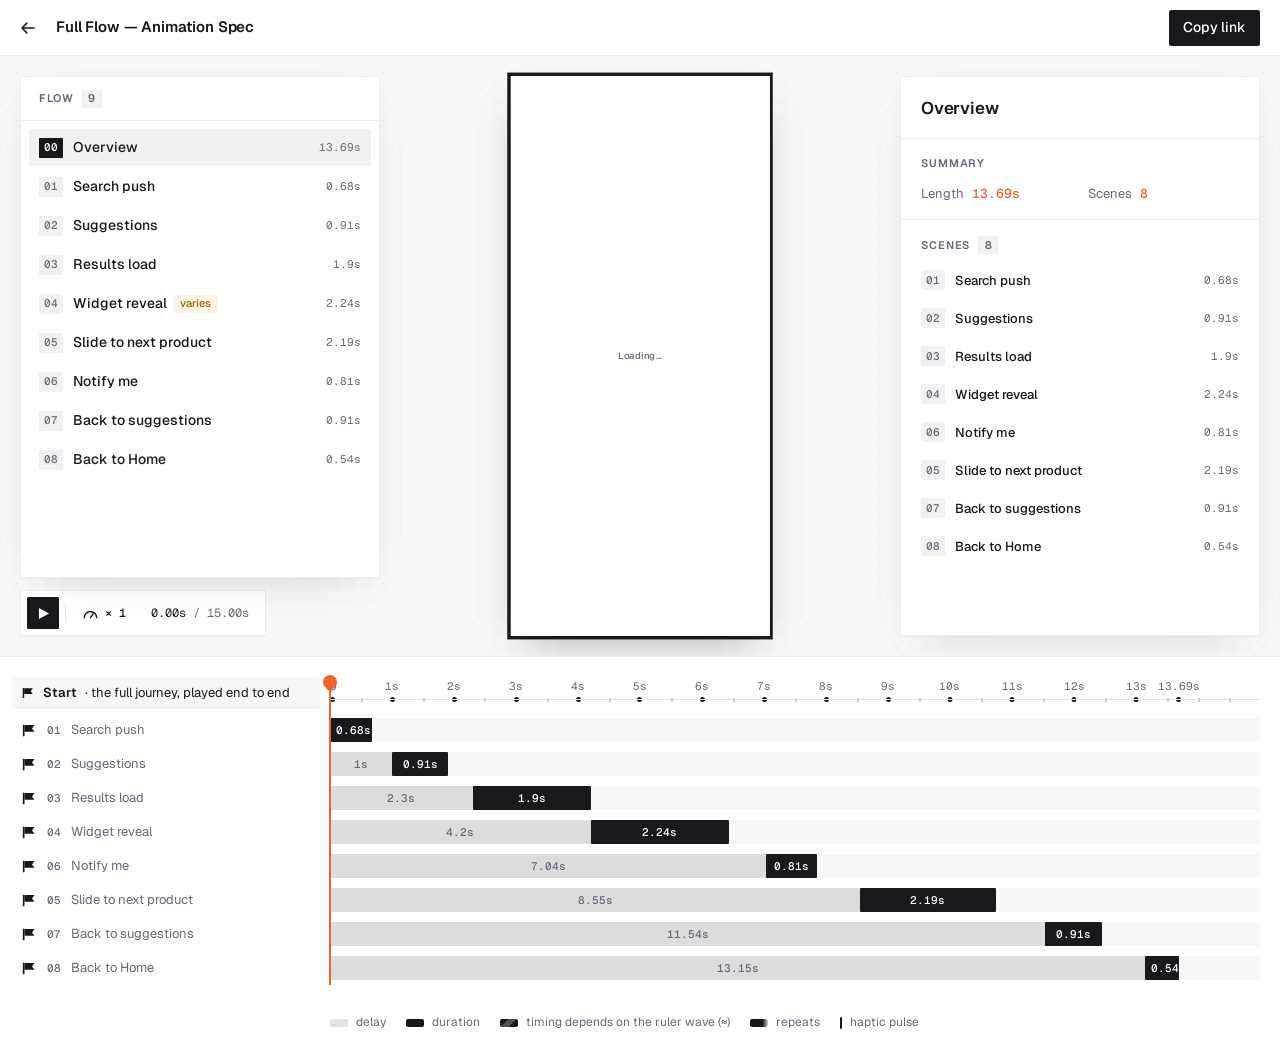
==== commit 7bdda50d: "Spec sheet: scene → layer → animation inspector, ProtoPie-style values, cleanup - Inspector follows " ====
--- a/spec/index.html
+++ b/spec/index.html
@@ -9,7 +9,7 @@
 <link href="https://fonts.googleapis.com/css2?family=Geist:wght@400..700&family=Geist+Mono:wght@400..600&display=swap" rel="stylesheet" />
 <style>
 /* Animation spec sheet for the whole noon flow — Home → Search → Results → iPhone widget → Notify → back.
-   Same layout as a ProtoPie recording view: canvas (flow → layers tree · device · live preview · playback)
+   Same layout as a ProtoPie recording view: canvas (flow → layers tree · live preview · inspector · playback)
    over a timeline of property tracks — light bar = delay, dark bar = duration.
    The preview is the real prototype in an iframe; this page only drives it (it never edits it).
 
@@ -95,9 +95,9 @@
 .flow li button:active, .anims button:active { opacity: .7; }
 
 /* ── section head: 11px semibold caps, the kit's sidebar label ── */
-.eyebrow, .flow h3, .device h3, .grp b, .insp__eyebrow { margin: 0; font-size: var(--t-micro); font-weight: 600; letter-spacing: .08em; line-height: 1.5; text-transform: uppercase; color: var(--muted); }
-/* a count beside a section head, as in the kit's sidebar */
-.count { font-family: var(--sans); font-size: var(--t-caption); font-weight: 500; color: var(--muted); letter-spacing: 0; text-transform: none; }
+.eyebrow, .flow h3, .grp b, .insp__eyebrow { margin: 0; font-size: var(--t-micro); font-weight: 600; letter-spacing: .08em; line-height: 1.5; text-transform: uppercase; color: var(--muted); }
+/* a count chip clubbed to its section head (as in the A/B library's "Customer 16"): a wash, muted semibold figures */
+.count { display: inline-grid; place-items: center; min-width: 20px; height: 18px; padding: 0 6px; border-radius: var(--r-xs); background: var(--wash-4); font-family: var(--sans); font-size: var(--t-micro); font-weight: 600; line-height: 1; color: var(--muted); letter-spacing: 0; text-transform: none; font-variant-numeric: tabular-nums; }
 
 /* ── top bar ── */
 .top { height: 56px; display: flex; align-items: center; gap: 12px; padding: 0 var(--gut) 0 12px; border-bottom: 1px solid var(--line); background: var(--bg); }
@@ -119,24 +119,28 @@
 .side { position: absolute; left: var(--gut); top: var(--gut); bottom: calc(var(--gut) + 46px + 12px); width: var(--card-w); z-index: 4; display: flex; flex-direction: column; gap: 12px; }
 .side > .card { position: relative; }
 .flow { flex: 1 1 auto; min-height: 0; display: flex; flex-direction: column; overflow: hidden; }
-.flow__head { flex: none; height: 44px; display: flex; align-items: center; gap: 8px; padding: 0 18px; }
-.flow__head h3 { flex: 1; }
-.flow ol { list-style: none; margin: 0; padding: 0 8px 8px; overflow: auto; display: flex; flex-direction: column; gap: 2px; }
+.flow__head { flex: none; height: 44px; display: flex; align-items: center; gap: 8px; padding: 0 18px; border-bottom: 1px solid var(--line); }
+.flow ol { list-style: none; margin: 0; padding: 8px; overflow: auto; display: flex; flex-direction: column; gap: 2px; }
+/* still scrolls (wheel, trackpad, touch, keyboard), just without a visible bar */
+.flow ol { scrollbar-width: none; }
+.flow ol::-webkit-scrollbar { display: none; }
 /* parent: a scene */
 .flow ol > li > button { width: 100%; text-align: left; display: grid; grid-template-columns: 24px 1fr auto; gap: 2px 10px; align-items: center; padding: 8px 10px; border-radius: var(--r-chip); }
 .flow ol > li > button[aria-pressed="true"] { background: var(--wash-4); }
 /* scene number: the kit's count pill — micro mono on a wash; ink for the open scene */
-.flow .n { grid-row: 1 / 3; align-self: start; margin-top: 1px; width: 24px; height: 20px; display: grid; place-items: center; border-radius: var(--r-xs); background: var(--wash-4); font-family: var(--mono); font-size: var(--t-micro); font-weight: 500; color: var(--muted); }
+.flow .n { align-self: center; width: 24px; height: 20px; display: grid; place-items: center; border-radius: var(--r-xs); background: var(--wash-4); font-family: var(--mono); font-size: var(--t-micro); font-weight: 500; color: var(--muted); }
 .flow button[aria-current="true"] .n { background: var(--ink); color: var(--on-ink); }
 .flow .nm { font-size: var(--t-ui); font-weight: 500; color: var(--ink); }
 .flow .len { font-family: var(--mono); font-size: var(--t-micro); color: var(--muted); }
-.flow .tr { grid-column: 2 / 4; font-size: var(--t-label); line-height: 1.45; color: var(--muted); }
 /* children: the layers that scene animates, on a guide line from the scene number */
-.tree { position: relative; list-style: none; margin: 2px 0 6px; padding: 0 0 0 22px; display: flex; flex-direction: column; gap: 1px; animation: panelIn var(--d-swap) var(--ease-out); }
+.tree { position: relative; list-style: none; margin: 2px 0 6px; padding: 0 0 0 22px; display: flex; flex-direction: column; gap: 1px; }
+.tree.is-new { animation: panelIn var(--d-swap) var(--ease-out); }
 .tree::before { content: ''; position: absolute; left: 21.5px; top: 0; bottom: 16px; width: 1px; background: var(--line-strong); }
 .tree button { position: relative; width: 100%; height: 32px; display: flex; align-items: center; gap: 8px; padding: 0 10px 0 14px; border-radius: var(--r-chip); text-align: left; font-size: var(--t-label); color: var(--muted); }
 .tree button::before { content: ''; position: absolute; left: -0.5px; top: 50%; width: 8px; height: 1px; background: var(--line-strong); }
 .tree button[aria-pressed="true"] { background: var(--wash-4); color: var(--ink); font-weight: 500; }
+.tree button[data-cur] { color: var(--ink); font-weight: 500; }
+.tree button[data-cur] .tree__ico { color: var(--accent); }
 .tree__ico { width: 14px; height: 14px; flex: none; }
 .tree__nm { flex: 1; min-width: 0; white-space: nowrap; overflow: hidden; text-overflow: ellipsis; }
 .tree__n { font-family: var(--mono); font-size: var(--t-micro); font-weight: 400; color: var(--muted); }
@@ -145,34 +149,41 @@
 .tag { display: inline-flex; align-items: center; height: 18px; padding: 0 7px; border-radius: var(--r-full); background: var(--wash-4); color: var(--muted); font-family: var(--sans); font-size: var(--t-micro); font-weight: 500; line-height: 1; vertical-align: 1px; margin-left: 6px; letter-spacing: 0; text-transform: none; }
 .tag--warm { background: var(--draft-bg); color: var(--draft); }
 
-.device { right: var(--gut); top: var(--gut); width: var(--card-w); padding: 0 16px; height: 44px; display: flex; align-items: center; justify-content: space-between; gap: 12px; }
-.device p { margin: 0; font-family: var(--mono); font-size: var(--t-caption); color: var(--ink); }
 
 /* ── inspector: the kit playground's Props panel ── */
-.insp { right: var(--gut); top: calc(var(--gut) + 44px + 12px); width: var(--card-w); bottom: var(--gut); padding: 20px; overflow: auto; scrollbar-width: thin; border-radius: var(--r-panel); }
+.insp { right: var(--gut); top: var(--gut); width: var(--card-w); bottom: var(--gut); padding: 20px; overflow: auto; scrollbar-width: none; border-radius: var(--r-panel); }
+.insp::-webkit-scrollbar { display: none; }
 .insp h3 { margin: 0; font-size: var(--t-title); font-weight: 600; letter-spacing: -0.01em; line-height: 1.375; }
-.insp h3 span { font-weight: 400; color: var(--muted) !important; }
-.insp__sub { margin: 6px 0 16px; font-size: var(--t-label); color: var(--muted); }
-/* inline code: the kit's kbd — mono on a wash with a hairline */
-.insp__sub code { display: inline-block; padding: 1px 6px; border: 1px solid var(--line); border-radius: var(--r-xs); background: var(--wash-2); color: var(--ink); font-family: var(--mono); font-size: var(--t-micro) !important; }
-.insp dl { display: grid; grid-template-columns: auto 1fr; gap: 10px 16px; margin: 0; font-size: var(--t-label); }
-.insp dt { color: var(--muted); }
-.insp dd { margin: 0; font-family: var(--mono); font-size: var(--t-caption); text-align: right; word-break: break-word; color: var(--ink); }
-.insp hr { border: 0; border-top: 1px solid var(--line); margin: 16px 0; }
-.insp__plot { display: block; width: 100%; height: 104px; margin: 0 0 16px; padding: 6px 4px; border: 1px solid var(--line); border-radius: var(--r-xl); background: var(--wash-1); color: var(--ink); }
-.insp__note { font-size: var(--t-label); line-height: 1.55; color: var(--muted); margin: 16px 0 0; }
+.insp h3 .tag { vertical-align: 2px; }
+/* breadcrumb: where the selection sits in the Flow tree — scene › layer */
+.insp__crumb { margin: 0 0 6px; display: flex; flex-wrap: wrap; align-items: center; gap: 6px; font-size: var(--t-caption); color: var(--muted); }
+.insp__crumb i { font-style: normal; color: var(--line-control); }
+.insp__crumb span:last-child { color: var(--ink); font-weight: 500; }
+/* sections: Values · Timing · Easing, each under a caps head and a hairline */
+.isec { margin: 16px -20px 0; padding: 16px 20px 0; border-top: 1px solid var(--line); }   /* hairline edge to edge, like the Flow head's */
+.insp h3 + .isec { margin-top: 18px; }
+.isec__h { margin: 0 0 12px; display: flex; align-items: center; gap: 8px; font-size: var(--t-micro); font-weight: 600; letter-spacing: .08em; line-height: 1.5; text-transform: uppercase; color: var(--muted); }
+.isec__name { margin: 0 0 12px; display: flex; align-items: center; gap: 8px; font-size: var(--t-label); font-weight: 500; color: var(--ink); }
+.isec__name .tag { margin: 0; }
+/* label · value pairs, as in ProtoPie: the label muted, the value beside it in the accent */
+.insp .kv { display: grid; grid-template-columns: 1fr 1fr; gap: 10px 16px; margin: 0; }
+.insp .kv > div { display: flex; align-items: baseline; gap: 8px; min-width: 0; }
+.insp .kv > .wide { grid-column: 1 / -1; }
+.insp .kv dt { flex: none; font-size: var(--t-label); color: var(--muted); }
+.insp .kv dd { margin: 0; min-width: 0; font-family: var(--mono); font-size: var(--t-label); font-weight: 500; color: var(--accent); word-break: break-word; font-variant-numeric: tabular-nums; }
+.insp__plot { display: block; width: 100%; height: 104px; margin: 0 0 16px; padding: 6px 4px; border: 1px solid var(--line); border-radius: var(--r-xl); background: var(--wash-1); color: var(--accent); }   /* the curve in the accent */
+.isec .insp__plot { margin: 0 0 14px; }
 /* code block: the kit's — Geist Mono 12.5 on the faintest wash, hairline, 14×16 padding */
 .insp__code { display: block; margin-top: 16px; padding: 14px 16px; border: 1px solid var(--line); border-radius: var(--r-xl); background: var(--wash-2); font-family: var(--mono); font-size: 12.5px; line-height: 1.625; color: color-mix(in oklab, var(--ink) 90%, transparent); word-break: break-all; }
 .insp__go { margin-top: 20px; }
-.insp__eyebrow { margin-bottom: 6px; display: flex; align-items: center; gap: 8px; }
-.insp__eyebrow + h3 { margin-bottom: 16px; }
-/* layer properties, laid out like ProtoPie's: two columns of label · value */
-.insp dl.props { grid-template-columns: 1fr 1fr; gap: 10px 24px; }
-.props > div { display: flex; align-items: baseline; justify-content: space-between; gap: 8px; }
+/* the layer's "at 0.8s on the playhead" caption */
 .insp__cap { margin: 12px 0 0; font-size: var(--t-caption); color: var(--muted); }
-.anims { list-style: none; margin: 4px 0 0; padding: 0; display: flex; flex-direction: column; gap: 2px; }
+.anims { list-style: none; margin: -4px 0 0; padding: 0; display: flex; flex-direction: column; gap: 2px; }
 .anims button { width: calc(100% + 20px); margin: 0 -10px; display: grid; grid-template-columns: 16px 1fr auto; gap: 10px; align-items: center; padding: 8px 10px; border-radius: var(--r-chip); text-align: left; }
 .anims svg { width: 15px; height: 15px; }
+.anims .tree__ico { width: 14px; height: 14px; color: var(--muted); }
+.anims .n { width: 24px; height: 20px; display: grid; place-items: center; border-radius: var(--r-xs); background: var(--wash-4); font-family: var(--mono); font-size: var(--t-micro); font-weight: 500; color: var(--muted); }
+.anims button:has(.n) { grid-template-columns: 24px 1fr auto; }
 .anims__main { display: flex; flex-direction: column; min-width: 0; }
 .anims__main b { font-size: var(--t-label); font-weight: 500; }
 .anims__main span { font-family: var(--mono); font-size: var(--t-micro); color: var(--muted); white-space: nowrap; overflow: hidden; text-overflow: ellipsis; }
@@ -180,14 +191,14 @@
 
 .stage { position: absolute; left: 50%; top: var(--gut); bottom: var(--gut); transform: translateX(-50%); display: grid; place-items: start center; }
 /* the device is rendered content, not chrome: it keeps its own square edge and white screen */
-.phone { position: relative; width: var(--pw, 375px); height: var(--ph, 812px); transform-origin: 0 0; background: #fff; overflow: hidden; box-shadow: var(--sh-device); }
+/* The device frame, as in the A/B library: a solid ink outline, its thickness a fraction of the
+   screen's height (÷152, ≈5.3pt on 812) so it stays in proportion when the phone is scaled to fit. */
+.phone { position: relative; width: var(--pw, 375px); height: var(--ph, 812px); transform-origin: 0 0; background: #fff; overflow: hidden;
+  outline: calc(var(--ph, 812px) / 152) solid var(--ink); box-shadow: var(--sh-device); }
 .phone iframe { position: absolute; left: 0; top: 0; width: var(--pw, 375px); height: var(--ph, 812px); border: 0; opacity: 0; pointer-events: none; }
 .phone iframe.is-front { opacity: 1; pointer-events: auto; }
-.phone__veil { position: absolute; inset: 0; display: grid; place-items: center; background: color-mix(in oklab, var(--bg) 92%, transparent); font-size: 22px; font-weight: 500; color: var(--muted); transition: opacity 200ms var(--ease-out); text-align: center; padding: 40px; }
-.phone__veil[hidden] { display: grid; opacity: 0; pointer-events: none; }
-.rec { position: absolute; z-index: 2; left: 28px; top: 28px; width: 14px; height: 14px; border-radius: 50%; corner-shape: round; background: var(--head); box-shadow: 0 0 0 4px color-mix(in oklab, var(--head) 20%, transparent); opacity: 0; transition: opacity 200ms var(--ease-out); }
-.rec.is-on { opacity: 1; animation: recPulse 1.6s ease-in-out infinite; }
-@keyframes recPulse { 50% { box-shadow: 0 0 0 7px color-mix(in oklab, var(--head) 8%, transparent); } }
+.phone__veil { position: absolute; inset: 0; display: grid; place-items: center; background: color-mix(in oklab, var(--bg) 92%, transparent); font-size: var(--t-ui); font-weight: 500; color: var(--muted); text-align: center; padding: 40px; transition: opacity 200ms var(--ease-out) 150ms; }
+.phone__veil[hidden] { display: grid; opacity: 0; pointer-events: none; transition-delay: 0ms; }
 
 /* playback: a floating toolbar, control-radius, ghost buttons with one ink play button */
 .ctrl { position: absolute; left: var(--gut); bottom: var(--gut); height: 46px; display: flex; align-items: center; gap: 4px; padding: 6px; background: var(--card); border: 1px solid var(--line); border-radius: var(--r-2xl); box-shadow: var(--sh-card); z-index: 3; }
@@ -206,7 +217,7 @@
 .tl__ruler { display: grid; grid-template-columns: var(--lab) 1fr; align-items: center; height: 40px; }
 .tl__start { height: 32px; margin-left: 12px; display: flex; align-items: center; gap: 8px; padding: 0 12px 0 10px; background: var(--wash-3); border-radius: var(--r-chip); font-size: var(--t-label); font-weight: 600; white-space: nowrap; overflow: hidden; min-width: 0; }
 .tl__start svg { width: 13px; height: 12px; }
-.tl__start small { font-size: var(--t-caption); color: var(--muted); font-weight: 400; overflow: hidden; text-overflow: ellipsis; min-width: 0; }
+.tl__start small { font-size: var(--t-label); color: var(--ink); font-weight: 400; overflow: hidden; text-overflow: ellipsis; min-width: 0; }
 .tl__scale { position: relative; height: 40px; margin-left: 10px; cursor: ew-resize; touch-action: none; }
 .tl__scale::after { content: ''; position: absolute; left: 0; right: 0; top: 26px; height: 1px; background: var(--line-strong); }
 .tick { position: absolute; top: 5px; font-family: var(--mono); font-size: var(--t-micro); color: var(--muted); transform: translateX(-50%); white-space: nowrap; }
@@ -236,7 +247,6 @@
 .bar--dur { background: var(--dur); color: var(--dur-ink); border-radius: var(--r-xs); }
 .bar--approx { background: repeating-linear-gradient(135deg, var(--dur) 0 6px, color-mix(in oklab, var(--dur) 72%, var(--bg)) 6px 12px); }
 .bar--repeat { background: linear-gradient(90deg, var(--dur) 70%, color-mix(in oklab, var(--dur) 20%, transparent)); }
-.bar--step { border-radius: 2px; }
 .bar--mark { width: 2px; margin-left: -1px; background: var(--dur); border-radius: 1px; }
 .bar--scene { background: var(--ink); }
 .bar span { padding: 0 6px; }
@@ -248,7 +258,6 @@
 .grip { position: absolute; left: -14px; top: -8px; width: 28px; height: 30px; pointer-events: auto; cursor: grab; border-radius: 50%; corner-shape: round; touch-action: none; }
 .head__line { position: absolute; left: -7px; width: 14px; top: 20px; bottom: 0; pointer-events: auto; cursor: ew-resize; }
 body.is-scrubbing, body.is-scrubbing * { cursor: grabbing !important; user-select: none; }
-.buf { position: absolute; left: 0; top: 24px; height: 3px; width: 0; background: color-mix(in oklab, var(--head) 30%, transparent); border-radius: 2px; transition: width .1s linear; }
 .lane { position: absolute; top: var(--tl-pt); bottom: var(--tl-pb); left: calc(var(--lab) + 10px); right: var(--tl-pr); pointer-events: none; }
 .foot { display: flex; flex-wrap: wrap; align-items: center; gap: 8px 20px; margin: 0; padding: 4px var(--tl-pr) 28px calc(var(--lab) + 10px); font-size: var(--t-caption); color: var(--muted); line-height: 1.6; }
 .foot code { font-family: var(--mono); font-size: var(--t-caption); }
@@ -297,11 +306,9 @@
   </div>
   <div class="stage" id="stage">
     <div class="phone" id="phone">
-      <span class="rec" id="rec" aria-hidden="true"></span>
-      <div class="phone__veil" id="veil">Loading the prototype…</div>
+      <div class="phone__veil" id="veil" role="status">Loading…</div>
     </div>
   </div>
-  <div class="card device"><h3>Device</h3><p id="deviceLabel">Custom (375x812 @3x)</p></div>
   <aside class="card insp" id="insp" aria-live="polite"></aside>
   <div class="ctrl">
     <button id="play" aria-label="Play"><svg id="playIco" width="16" height="18" viewBox="0 0 16 18"><path d="M1 1.5v15L15 9z" fill="currentColor"/></svg></button>
@@ -318,12 +325,11 @@
       <div class="tl__scale" id="scale"></div>
     </div>
     <div class="tl__rows" id="rows"></div>
-    <div class="lane" id="lane"><div class="buf" id="buf"></div><div class="head" id="head"><button class="grip" id="grip" aria-label="Playhead — drag to scrub, arrow keys step a frame"></button><i class="head__line" id="headLine" aria-hidden="true"></i></div></div>
+    <div class="lane" id="lane"><div class="head" id="head"><button class="grip" id="grip" aria-label="Playhead — drag to scrub, arrow keys step a frame"></button><i class="head__line" id="headLine" aria-hidden="true"></i></div></div>
   </div>
   <p class="foot">
     <span class="legend"><i style="background:var(--delay)"></i>delay</span>
     <span class="legend"><i style="background:var(--dur)"></i>duration</span>
-    <span class="legend"><i style="background:linear-gradient(180deg,#3e424d 0 30%,transparent 30% 40%,#3e424d 40% 70%,transparent 70% 80%,#3e424d 80%)"></i>staggered (one step per element)</span>
     <span class="legend"><i class="bar--approx" style="position:static"></i><span id="legendApprox">timing varies at runtime (≈)</span></span>
     <span class="legend"><i class="bar--repeat" style="position:static"></i>repeats</span>
     <span class="legend"><i style="width:2px;height:12px;background:var(--dur);border-radius:1px"></i>haptic pulse</span>
@@ -650,20 +656,24 @@
     rs.forEach((r) => { if (r.grp || r.scene != null || !r.sel) return; const e = m.get(r.layer) || { sels: new Set(), n: 0 }; e.sels.add(r.sel); e.n++; m.set(r.layer, e); });
     return [...m.entries()]; };
   const LAYER_ICO = '<svg class="tree__ico" viewBox="0 0 16 16" fill="none" aria-hidden="true"><rect x="2.5" y="2.5" width="11" height="11" rx="1" stroke="currentColor" stroke-width="1.3" stroke-dasharray="2.2 1.8"/></svg>';
+  let treeOpenedFor = null, treeOpenedAt = 0;                   // the tree animates in when its scene opens, not on every selection
   function renderFlow() {
+    if (treeOpenedFor !== sc) { treeOpenedFor = sc; treeOpenedAt = performance.now(); }
+    const fresh = performance.now() - treeOpenedAt < 300;
     $('flow').innerHTML = SCENES.map((s) => {
       const len = s.overview ? sceneEnd(overview(v).rows) : sceneEnd(s.rows(v));
       const kids = s.id === sc && !s.overview ? layersOf(rows) : [];
-      return `<li${kids.length ? ' class="is-open"' : ''}><button data-s="${s.id}" aria-pressed="${s.id === sc && !layerFilter}" aria-current="${s.id === sc}"${kids.length ? ' aria-expanded="true"' : ''}><span class="n">${String(s.id).padStart(2, '0')}</span>
+      const curLayer = view === 'track' && rows[selected] ? rows[selected].layer : null;
+      return `<li${kids.length ? ' class="is-open"' : ''}><button data-s="${s.id}" aria-pressed="${s.id === sc && view === 'scene'}" aria-current="${s.id === sc}"${kids.length ? ' aria-expanded="true"' : ''}><span class="n">${String(s.id).padStart(2, '0')}</span>
         <span class="nm">${s.name}${s.varies ? '<span class="tag tag--warm">varies</span>' : ''}</span><span class="len">${fmtS(len)}</span>
-        <span class="tr">${s.summary || s.trig}</span></button>${kids.length ? `
-        <ul class="tree" role="group" aria-label="Layers in ${esc(s.name)}">${kids.map(([l, e]) => `<li><button data-l="${esc(l)}" aria-pressed="${layerFilter === l}">${LAYER_ICO}<span class="tree__nm">${l}</span><span class="tree__n">${e.n}</span></button></li>`).join('')}</ul>` : ''}</li>`;
+</button>${kids.length ? `
+        <ul class="tree${fresh ? ' is-new' : ''}" role="group" aria-label="Layers in ${esc(s.name)}">${kids.map(([l, e]) => `<li><button data-l="${esc(l)}" aria-pressed="${view === 'layer' && layerView === l}"${curLayer === l ? ' data-cur' : ''}>${LAYER_ICO}<span class="tree__nm">${l}</span><span class="tree__n">${e.n}</span></button></li>`).join('')}</ul>` : ''}</li>`;
     }).join('');
   }
   const pct = (ms) => `${(ms / END) * 100}%`;
   function bars(r) {
     const lbl = (ms) => (ms / END) * 1000 > 34;
-    const tight = (r.stagger || r.marks) && rowEnd(r) / END > 0.8;
+    const tight = r.marks && rowEnd(r) / END > 0.8;
     const sum = r.stagger ? `${fmtS(r.dur)} · ×${r.stagger.n} / ${r.stagger.step}ms`
       : r.marks && r.ease.kind === 'haptic' ? `${r.marks.length > 1 ? `×${r.marks.length} · ` : ''}${r.ease.style}${r.ease.intensity ? ` @${r.ease.intensity}` : ''}`
       : r.marks ? (r.marks.length > 1 ? `×${r.marks.length} · ${r.ease.ms}ms each` : `${r.ease.ms}ms`) : '';
@@ -672,18 +682,35 @@
       h += r.marks.map((m) => `<div class="bar bar--mark" style="left:${pct(m)}"></div>`).join('');
       if (!tight) h += `<span class="after" style="left:${pct(Math.max(...r.marks))}">${sum}</span>`;
     } else if (r.stagger) {
-      const { n, step } = r.stagger, hh = 100 / n;
-      for (let k = 0; k < n; k++) h += `<div class="bar bar--dur bar--step" style="left:${pct(r.delay + k * step)};width:${pct(r.dur)};top:${k * hh}%;height:${hh - 6 / n}%"></div>`;
-      if (!tight) h += `<span class="after" style="left:${pct(rowEnd(r))}">${sum}</span>`;
+      // one clean bar from the first element's start to the last one's end; the step count and gap
+      // ride in the label (inside when the bar has room, else just after it)
+      const span = rowEnd(r) - r.delay, roomy = span / END > 0.3;
+      h += `<div class="bar bar--dur" style="left:${pct(r.delay)};width:${pct(Math.min(span, END - r.delay))}">${roomy ? `<span>${sum}</span>` : ''}</div>`;
+      if (!roomy) h += `<span class="after" style="left:${pct(rowEnd(r))}">${sum}</span>`;
     } else {
       const cls = r.scene != null ? ' bar--scene' : r.approx ? ' bar--approx' : r.repeat ? ' bar--repeat' : '';
       h += `<div class="bar bar--dur${cls}" style="left:${pct(r.delay)};width:${pct(Math.min(r.dur, END - r.delay))}">${lbl(r.dur) ? `<span>${r.approx ? '≈' : ''}${fmtS(r.dur)}${r.repeat ? ' ↻' : ''}</span>` : ''}</div>`;
     }
     return h;
   }
+  // R20 · two properties on one layer with identical timing (delay, duration, stagger) are one row:
+  // "Scale · Move Y". Only within a group, never for haptics or marks; each keeps its own values in .parts
+  function mergeRows(src) {
+    const out = [], seen = new Map();
+    const key = (r) => [r.layer, r.sel, Math.round(r.delay), Math.round(r.dur), r.stagger ? `${r.stagger.n}/${r.stagger.step}/${r.stagger.order}` : '', !!r.approx, !!r.repeat].join('|');
+    src.forEach((r) => {
+      if (r.grp) { seen.clear(); out.push(r); return; }
+      if (r.marks || r.scene != null || r.ease.kind === 'haptic') { out.push(r); return; }
+      const k = key(r), m = seen.get(k);
+      if (!m) { const row = { ...r, parts: [r] }; seen.set(k, row); out.push(row); return; }
+      m.parts.push(r); m.prop = m.parts.map((x) => x.prop).join(' · ');
+    });
+    out.forEach((r) => { if (r.parts && r.parts.length < 2) delete r.parts; });
+    return out;
+  }
   function renderTimeline() {
     const S0 = SCENES[sc];
-    if (S0.overview) { const o = overview(v); rows = o.rows; beats = o.beats; } else { rows = S0.rows(v); beats = []; }
+    if (S0.overview) { const o = overview(v); rows = o.rows; beats = o.beats; } else { rows = mergeRows(S0.rows(v)); beats = []; }
     const last = sceneEnd(rows);
     const unit = last > 6000 ? 1000 : last > 2400 ? 500 : 100;
     END = Math.ceil((last + Math.max(60, last * 0.05)) / unit) * unit;
@@ -700,7 +727,7 @@
            <div class="row__lab">${ICON[r.icon]}<b>${r.scene != null ? `<em>${r.prop.padStart(2, '0')}</em>` : r.prop}</b><span>${r.layer}</span></div>
            <div class="row__trk">${bars(r)}</div></div>`).join('');
     applyFilter();
-    select(rows.findIndex((r) => !r.grp));
+    showScene();
     $('title').textContent = window.SPEC.title;
     $('back').href = PATHS[v];
     setHead(END); renderFlow();
@@ -730,53 +757,78 @@
       <line x1="${pad}" x2="${W - pad}" y1="${Y(0)}" y2="${Y(0)}" style="stroke:var(--line-strong)"/>
       <path d="${d}" fill="none" stroke="currentColor" stroke-width="2" vector-effect="non-scaling-stroke"/></svg>`;
   }
+  /* ═══ inspector: one view per thing selected on the left — scene → layer → animation ═══
+     A breadcrumb ties it back to the Flow tree; values read like ProtoPie's, the label
+     beside the value and the value in the accent, grouped Values · Timing · Easing.    */
+  let view = 'scene';                                           // 'scene' | 'layer' | 'track'
+  const nn = (n) => String(n).padStart(2, '0');
+  const kv = (items) => `<dl class="kv">${items.filter(Boolean).map(([k, val, wide]) => `<div${wide ? ' class="wide"' : ''}><dt>${k}</dt><dd>${val}</dd></div>`).join('')}</dl>`;
+  const sec = (title, inner, count) => `<section class="isec"><p class="isec__h">${title}${count != null ? `<span class="count">${count}</span>` : ''}</p>${inner}</section>`;
+  const crumb = (...parts) => `<p class="insp__crumb">${parts.filter(Boolean).map((x) => `<span>${x}</span>`).join('<i aria-hidden="true">›</i>')}</p>`;
+  const sceneCrumb = () => `${nn(sc)} ${SCENES[sc].name}`;
+  function easeOf(r) {                                          // → { name, items, code }
+    const e = r.ease;
+    if (e.kind === 'spring') {
+      const s = SPR[e.k], st = springStats(e);
+      return { name: `Spring<span class="tag">${s.name}</span>`, code: '',
+        items: [['Stiffness', (s.w * s.w).toFixed(2)], ['Damping', (2 * s.z * s.w).toFixed(2)], ['Overshoot', st.overshoot < 0.05 ? 'none' : st.overshoot.toFixed(1) + '%'],
+          ['Settles', fmtMs(st.settle)], ['ω · ζ', `${s.w} rad/s · ${s.z}`, true], e.v0 && ['Initial velocity', `${e.v0} px/s`, true]] };
+    }
+    if (e.kind === 'curve') return { name: `Curve<span class="tag">${CURVE[e.k].name}</span>`, items: [], code: CURVE[e.k].fn };
+    if (e.kind === 'custom') return { name: `${e.label}<span class="tag">${e.tag}</span>`, items: (e.info || []).map(([k, val]) => [k, val]), code: e.code || '' };
+    if (e.kind === 'haptic') return { name: `Haptic<span class="tag">${e.style}${e.intensity ? ` @${e.intensity}` : ''}</span>`,
+      items: [['iOS', e.gen, true], ['Android', `vibrate(${e.vibe})`, true], ['iOS Safari', `native switch toggle${e.name === 'success' ? ' ×2' : ''}`, true],
+        r.marks.length > 1 && ['Pulses', `${r.marks.map((m) => Math.round(m)).join(', ')} ms`, true]],
+      code: `${e.call} → webkit.messageHandlers.haptic.postMessage(${JSON.stringify(e.intensity ? { type: e.style, intensity: e.intensity } : e.style)})` };
+    return { name: '', items: [], code: '' };
+  }
+  const easeSec = (r, title) => { const b = easeOf(r), items = b.items.filter(Boolean);
+    return sec(title || (r.ease.kind === 'haptic' ? 'Feedback' : 'Easing'),
+      `${b.name ? `<p class="isec__name">${b.name}</p>` : ''}${plot(r)}${items.length ? kv(items) : ''}${b.code ? `<code class="insp__code">${b.code}</code>` : ''}`); };
+  const list = (items) => `<ol class="anims">${items.join('')}</ol>`;
+  function clearRowSel() { document.querySelectorAll('.row').forEach((el) => el.setAttribute('aria-selected', 'false')); }
+
+  // scene view — what is selected when a scene is picked in the Flow list
+  function showScene() {
+    view = 'scene'; layerView = null; selected = -1; clearRowSel();
+    const S0 = SCENES[sc], len = fmtS(sceneEnd(rows));
+    if (S0.overview) {
+      const scs = rows.filter((r) => r.scene != null);
+      $('insp').innerHTML = `<h3>${S0.name}</h3>
+        ${sec('Summary', kv([['Length', len], ['Scenes', scs.length]]))}
+        ${sec('Scenes', list(scs.map((r) => `<li><button data-go="${r.scene}"><span class="n">${nn(r.scene)}</span><span class="anims__main"><b>${r.layer}</b></span><span class="anims__t">${fmtS(r.dur)}</span></button></li>`)), scs.length)}`;
+    } else {
+      const ls = layersOf(rows), n = rows.filter((r) => !r.grp).length;
+      $('insp').innerHTML = `<h3>${S0.name}${S0.varies ? '<span class="tag tag--warm">varies</span>' : ''}</h3>
+        ${sec('Summary', kv([['Length', len], ['Layers', ls.length], ['Animations', n]]))}
+        ${sec('Layers', list(ls.map(([l, e]) => `<li><button data-l="${esc(l)}">${LAYER_ICO}<span class="anims__main"><b>${l}</b></span><span class="anims__t">${e.n}</span></button></li>`)), ls.length)}`;
+    }
+    highlight(null); renderFlow();
+  }
+
+  // animation view — a timeline row
   function select(i) {
     if (i < 0 || !rows[i] || rows[i].grp) return;
-    selected = i; layerView = null;
+    selected = i; layerView = null; view = 'track';
     document.querySelectorAll('.row').forEach((el) => el.setAttribute('aria-selected', String(+el.dataset.i === i)));
-    const r = rows[i], e = r.ease;
-    if (r.scene != null) {
+    const r = rows[i];
+    if (r.scene != null) {                                      // a scene, on the Overview timeline
       const sr = SCENES[r.scene].rows(v).filter((x) => !x.grp);
-      $('insp').innerHTML = `<h3>${String(r.scene).padStart(2, '0')} ${r.layer}</h3><p class="insp__sub">${SCENES[r.scene].trig}</p>
-        <dl><dt>Starts</dt><dd>${fmtMs(r.delay)}</dd><dt>Length</dt><dd>${fmtMs(r.dur)}</dd><dt>Tracks</dt><dd>${sr.length}</dd>
-        <dt>Layers</dt><dd>${[...new Set(sr.map((x) => x.layer))].join(', ')}</dd></dl>
-        <button class="insp__go" data-go="${r.scene}">Open scene ${String(r.scene).padStart(2, '0')} →</button>`;
-      highlight(null); return;
+      $('insp').innerHTML = `${crumb(sceneCrumb())}<h3>${nn(r.scene)} ${r.layer}</h3>
+        ${sec('Summary', kv([['Starts', fmtMs(r.delay)], ['Length', fmtMs(r.dur)], ['Animations', sr.length], ['Layers', [...new Set(sr.map((x) => x.layer))].join(', '), true]]))}
+        <button class="insp__go" data-go="${r.scene}">Open scene ${nn(r.scene)} →</button>`;
+      highlight(null); renderFlow(); return;
     }
-    let ease = '', code = '';
-    if (e.kind === 'spring') {
-      const s = SPR[e.k], st = springStats(e);
-      ease = `<dt>Easing</dt><dd>Spring<span class="tag">${s.name}</span></dd>
-        <dt>Stiffness</dt><dd>${(s.w * s.w).toFixed(2)}</dd><dt>Damping</dt><dd>${(2 * s.z * s.w).toFixed(2)}</dd><dt>Mass</dt><dd>1</dd>
-        <dt>ω · ζ</dt><dd>${s.w} rad/s · ${s.z}</dd>
-        ${e.v0 ? `<dt>Initial velocity</dt><dd>${e.v0} px/s</dd>` : ''}
-        <dt>Overshoot</dt><dd>${st.overshoot < 0.05 ? 'none' : st.overshoot.toFixed(1) + '%'}</dd>
-        <dt>Within 1% at</dt><dd>${fmtMs(st.settle)}</dd>
-        <dt>Driven</dt><dd>${r.driver === 'frame' ? 'per frame (rAF)' : 'sampled WAAPI keyframes'}</dd>`;
-      code = `stiffness ${(s.w * s.w).toFixed(2)} · damping ${(2 * s.z * s.w).toFixed(2)} · mass 1 — ${s.src}`;
-    } else if (e.kind === 'curve') {
-      ease = `<dt>Easing</dt><dd>Curve<span class="tag">${CURVE[e.k].name}</span></dd>`; code = CURVE[e.k].fn;
-    } else if (e.kind === 'custom') {
-      ease = `<dt>Easing</dt><dd>${e.label}<span class="tag">${e.tag}</span></dd>` + (e.info || []).map(([k, val]) => `<dt>${k}</dt><dd>${val}</dd>`).join('');
-      code = e.code || '';
-    } else if (e.kind === 'haptic') {
-      ease = `<dt>Type</dt><dd>Haptic<span class="tag">${e.style}${e.intensity ? ` @${e.intensity}` : ''}</span></dd><dt>iOS</dt><dd>${e.gen}</dd>
-        <dt>Android</dt><dd>vibrate(${e.vibe})</dd><dt>iOS Safari</dt><dd>native switch toggle${e.name === 'success' ? ' ×2' : ''}</dd>
-        ${r.marks.length > 1 ? `<dt>Pulses</dt><dd>${r.marks.map((m) => Math.round(m)).join(', ')} ms</dd>` : ''}`;
-      code = `${e.call} → webkit.messageHandlers.haptic.postMessage(${JSON.stringify(e.intensity ? { type: e.style, intensity: e.intensity } : e.style)})`;
-    }
-    $('insp').innerHTML = `<h3>${r.prop} <span style="font-weight:400;color:var(--ink-2)">— ${r.layer}</span></h3>
-      <p class="insp__sub"><code>${r.sel}</code></p>
-      ${plot(r)}
-      <dl><dt>From → To</dt><dd>${r.from} → ${r.to}</dd>
-        <dt>Delay</dt><dd>${r.approx ? '≈ ' : ''}${fmtMs(r.delay)}</dd>
-        <dt>Duration</dt><dd>${fmtMs(r.dur)}${r.repeat ? ' · repeats' : ''}</dd>
-        ${r.stagger ? `<dt>Stagger</dt><dd>×${r.stagger.n} · ${r.stagger.step}ms · ${r.stagger.order}</dd>` : ''}
-        <dt>Ends</dt><dd>${r.approx ? '≈ ' : ''}${fmtMs(rowEnd(r))}</dd></dl>
-      <hr /><dl>${ease}</dl>
-      <code class="insp__code">${code}</code>
-      ${r.note ? `<p class="insp__note">${r.note}</p>` : ''}`;
-    highlight(r.sel);
+    const parts = r.parts || [r], same = parts.every((x) => JSON.stringify(x.ease) === JSON.stringify(parts[0].ease));
+    const values = r.parts ? kv(parts.map((x) => [x.prop, `${x.from} → ${x.to}`, true])) : kv([['From', r.from], ['To', r.to]]);
+    const timing = kv([['Delay', `${r.approx ? '≈ ' : ''}${fmtMs(r.delay)}`], ['Duration', `${fmtMs(r.dur)}${r.repeat ? ' · repeats' : ''}`],
+      ['Ends', `${r.approx ? '≈ ' : ''}${fmtMs(rowEnd(r))}`], r.stagger && ['Stagger', `×${r.stagger.n} · ${r.stagger.step}ms · ${r.stagger.order}`, true]]);
+    $('insp').innerHTML = `${crumb(sceneCrumb(), r.layer)}<h3>${r.prop}</h3>
+      ${r.from === '—' ? '' : sec('Values', values)}
+      ${sec('Timing', timing)}
+      ${same ? easeSec(parts[0]) : parts.map((x) => easeSec(x, `Easing · ${x.prop}`)).join('')}
+`;
+    highlight(r.sel); renderFlow();
   }
 
   /* ═══ layer view: what ProtoPie shows for a selected layer, measured live ═══
@@ -798,22 +850,20 @@
     const box = $('layerProps'); if (!box || !layerView) return;
     const m = measure(layerView), shown = Math.max(0, lastShown);
     const cell = (k, val) => `<div><dt>${k}</dt><dd>${val}</dd></div>`;
-    if (!m) { box.innerHTML = cell('X', '…') + cell('Y', '…') + cell('Width', '…') + cell('Height', '…') + cell('Opacity', '…') + cell('Radius', '…'); $('layerAt').textContent = 'Loading the prototype…'; return; }
+    if (!m) { box.innerHTML = cell('X', '…') + cell('Y', '…') + cell('Width', '…') + cell('Height', '…') + cell('Opacity', '…') + cell('Radius', '…'); $('layerAt').textContent = 'Loading…'; return; }
     if (!m.count) { box.innerHTML = ''; $('layerAt').textContent = `Not on screen at ${fmtS(shown)}`; return; }
     box.innerHTML = cell('X', num(m.x)) + cell('Y', num(m.y)) + cell('Width', num(m.w)) + cell('Height', num(m.h)) + cell('Opacity', `${num(m.o * 100)}%`) + cell('Radius', m.r);
     $('layerAt').textContent = `At ${fmtS(shown)} on the playhead · pt${m.count > 1 ? ` · first of ${m.count} elements` : ''}`;
   }
   function showLayer(name) {
-    layerFilter = name; layerView = name; selected = -1; propsAt = -1;
-    document.querySelectorAll('.row').forEach((el) => el.setAttribute('aria-selected', 'false'));
-    applyFilter(); renderFlow();
+    layerFilter = name; layerView = name; view = 'layer'; selected = -1; propsAt = -1; clearRowSel();
+    applyFilter();
     const tracks = rows.map((r, i) => [r, i]).filter(([r]) => !r.grp && r.scene == null && r.layer === name);
-    $('insp').innerHTML = `<p class="insp__eyebrow">Layer</p><h3>${name}</h3>
-      <dl class="props" id="layerProps"></dl><p class="insp__cap" id="layerAt"></p>
-      <hr /><p class="insp__eyebrow">Animations <span class="count">${tracks.length}</span></p>
-      <ol class="anims">${tracks.map(([r, i]) => `<li><button data-i="${i}">${ICON[r.icon]}<span class="anims__main"><b>${r.prop}</b><span>${r.from} → ${r.to}</span></span>
-        <span class="anims__t">${r.approx ? '≈' : ''}${fmtMs(r.delay)}<br>${fmtMs(r.dur)}</span></button></li>`).join('')}</ol>`;
-    fillProps(); highlight(layerSel(name));
+    $('insp').innerHTML = `${crumb(sceneCrumb(), 'Layer')}<h3>${name}</h3>
+      ${sec('Properties', `<dl class="kv" id="layerProps"></dl><p class="insp__cap" id="layerAt"></p>`)}
+      ${sec('Animations', list(tracks.map(([r, i]) => `<li><button data-i="${i}">${ICON[r.icon]}<span class="anims__main"><b>${r.prop}</b><span>${(r.parts || [r]).map((x) => `${x.from} → ${x.to}`).join(' · ')}</span></span>
+        <span class="anims__t">${r.approx ? '≈' : ''}${fmtMs(r.delay)}<br>${fmtMs(r.dur)}</span></button></li>`)), tracks.length)}`;
+    fillProps(); highlight(layerSel(name)); renderFlow();
   }
 
   /* ═══ live preview — the real prototype on a virtual clock ═══════════════
@@ -902,7 +952,7 @@
      value at T. So the screen follows the playhead within the same frame,
      forwards or backwards, at any speed — playback and scrubbing are one
      lookup. Recording runs faster than real time, time-sliced so the UI stays
-     smooth; playback can start while it is still recording.                    */
+     smooth; a plain "Loading…" covers the phone until it is done.              */
   let gen = 0, mode = 'idle', REC = null, playT = 0, headT = null, lastShown = -1, stateCur = '', stateEnd = '';
   let hlBox = null, hlSel = null, hlAt = -1;
   const disp = () => (REC && REC.disp ? REC.disp : null);
@@ -1013,14 +1063,12 @@
     REC = rec; hlBox = null; lastShown = -1;
     df.classList.add('is-front');
     [...phone.querySelectorAll('iframe.is-front')].forEach((f) => { if (f !== df) f.remove(); });
-    $('veil').hidden = true;
     // fire the trigger at Start and record
     capture(0);
     const t0 = eng.now();
     if (SCENES[sc].overview) beats.forEach((bt) => w.setTimeout(() => { try { bt.fire(d, w); } catch (_) {} }, bt.at));
     else await FIRE[sc](d, w);
     await flush();
-    if (mode === 'idle') setMode('playing');
     const dt = END > 6000 ? 1000 / 60 : 1000 / 120;
     let slice = performance.now();
     for (let t = dt; t <= END + dt / 2 && g === gen; t += dt) {
@@ -1029,7 +1077,7 @@
       if (performance.now() - slice > 10) { await nextFrame(); slice = performance.now(); }   // keep the page responsive
     }
     mo.disconnect();
-    if (g === gen) { rec.upTo = END; rec.done = true; }
+    if (g === gen) { rec.upTo = END; rec.done = true; $('veil').hidden = true; if (mode === 'idle') setMode('playing'); }   // ready: lift the veil and play from 0
     fr.f.remove();                                              // the recording is all the display needs
   }
 
@@ -1062,7 +1110,6 @@
   function setMode(m) {
     mode = m;
     $('playIco').innerHTML = m === 'playing' ? '<rect x="2" y="1.5" width="4" height="15" rx="1" fill="currentColor"/><rect x="10" y="1.5" width="4" height="15" rx="1" fill="currentColor"/>' : '<path d="M1 1.5v15L15 9z" fill="currentColor"/>';
-    $('rec').classList.toggle('is-on', m === 'playing');
     $('play').setAttribute('aria-label', m === 'playing' ? 'Pause' : 'Play');
   }
   function paint() {
@@ -1070,7 +1117,6 @@
     const shown = Math.min(T, up);
     if (shown !== lastShown) { const c0 = performance.now(); applyAt(shown); if (window.__spec) (window.__spec.cost ||= []).push(performance.now() - c0); lastShown = shown; hlAt = -1; }
     setHead(T);
-    $('buf').style.width = `${(up / END) * 100}%`;
     // fixed-width readout: always two decimals, in a slot as wide as the total, so the bar never resizes
     const cur = `${(Math.min(T, END) / 1000).toFixed(2)}s`, end = `${(END / 1000).toFixed(2)}s`;
     if (cur !== stateCur) { $('stateCur').textContent = cur; stateCur = cur; }
@@ -1098,12 +1144,14 @@
   async function rebuild() {                                    // scene or iteration changed: record it
     const g = ++gen; setMode('idle'); playT = 0; headT = null; REC = null; lastShown = -1;
     [...phone.querySelectorAll('iframe:not(.is-front)')].forEach((f) => f.remove());
-    $('veil').hidden = !phone.querySelector('iframe.is-front'); $('veil').textContent = 'Recording the scene…';
-    setHead(0); $('buf').style.width = '0%';
+    $('veil').hidden = false; $('veil').textContent = 'Loading…';
+    setHead(0);
+    stateCur = '0.00s'; $('stateCur').textContent = stateCur;              // the readout starts at 0 with the new scene
+    stateEnd = `${(END / 1000).toFixed(2)}s`; $('stateEnd').textContent = stateEnd; $('stateCur').style.minWidth = `${stateEnd.length}ch`;
     try { await record(g); } catch (e) { if (g === gen) { $('veil').hidden = false; $('veil').textContent = 'Preview unavailable — reload to try again.'; } }
   }
   function togglePlay() {
-    if (!REC) return;
+    if (!REC || !REC.done) return;                              // still loading
     if (mode === 'playing') { setMode('paused'); return; }
     if (playT >= END - 1) playT = 0;
     setMode('playing');
@@ -1151,17 +1199,18 @@
     const l = e.target.closest('button[data-l]'); if (l) { showLayer(l.dataset.l); return; }
     const b = e.target.closest('button[data-s]'); if (!b) return;
     if (+b.dataset.s !== sc) { setScene(+b.dataset.s); return; }
-    if (layerFilter) { layerFilter = ''; applyFilter(); renderFlow(); select(rows.findIndex((r) => !r.grp)); }   // back to the whole scene
+    layerFilter = ''; applyFilter(); showScene();             // back to the whole scene
   });
   $('insp').addEventListener('click', (e) => { const b = e.target.closest('[data-go]'); if (b) { setScene(+b.dataset.go); return; }
+    const l = e.target.closest('.anims button[data-l]'); if (l) { showLayer(l.dataset.l); return; }
     const t = e.target.closest('.anims button[data-i]'); if (t) select(+t.dataset.i); });
   $('rows').addEventListener('click', (e) => { const r = e.target.closest('.row'); if (!r || e.target.closest('.row__trk')) return;
-    if (layerFilter && rows[+r.dataset.i].layer !== layerFilter) { layerFilter = ''; applyFilter(); renderFlow(); }
+    if (layerFilter && rows[+r.dataset.i].layer !== layerFilter) { layerFilter = ''; applyFilter(); }
     select(+r.dataset.i); });
   $('rows').addEventListener('dblclick', (e) => { const r = e.target.closest('.row'); if (r && rows[+r.dataset.i].scene != null) setScene(rows[+r.dataset.i].scene); });
   $('rows').addEventListener('keydown', (e) => { const r = e.target.closest('.row'); if (r && (e.key === 'Enter' || e.key === ' ')) { e.preventDefault(); select(+r.dataset.i); } });
   $('rows').addEventListener('mouseover', (e) => { const r = e.target.closest('.row'); if (r) highlight(rows[+r.dataset.i].sel); });
-  $('rows').addEventListener('mouseleave', () => { if (selected >= 0) highlight(rows[selected].sel); else if (layerView) highlight(layerSel(layerView)); });
+  $('rows').addEventListener('mouseleave', () => { highlight(view === 'track' && rows[selected] ? rows[selected].sel : view === 'layer' ? layerSel(layerView) : null); });
   $('play').addEventListener('click', () => togglePlay());
   $('speed').addEventListener('click', () => { speedIdx = (speedIdx + 1) % SPEEDS.length; $('speedLbl').textContent = `× ${SPEEDS[speedIdx]}`; });
   $('copy').addEventListener('click', async () => { try { await navigator.clipboard.writeText(location.href); $('copy').textContent = 'Copied'; } catch (_) { $('copy').textContent = 'Copy failed'; } setTimeout(() => ($('copy').textContent = 'Copy link'), 1400); });
@@ -1169,7 +1218,6 @@
 
   document.title = window.SPEC.title.replace(/ — .*/, '') + ' Spec';
   document.documentElement.style.setProperty('--pw', `${DW}px`); document.documentElement.style.setProperty('--ph', `${DH}px`);
-  if (window.SPEC.device && window.SPEC.device.label) $('deviceLabel').textContent = window.SPEC.device.label;
   if (window.SPEC.legend && window.SPEC.legend.approx) $('legendApprox').textContent = window.SPEC.legend.approx;
   renderTimeline(); fit(); rebuild();
 })();
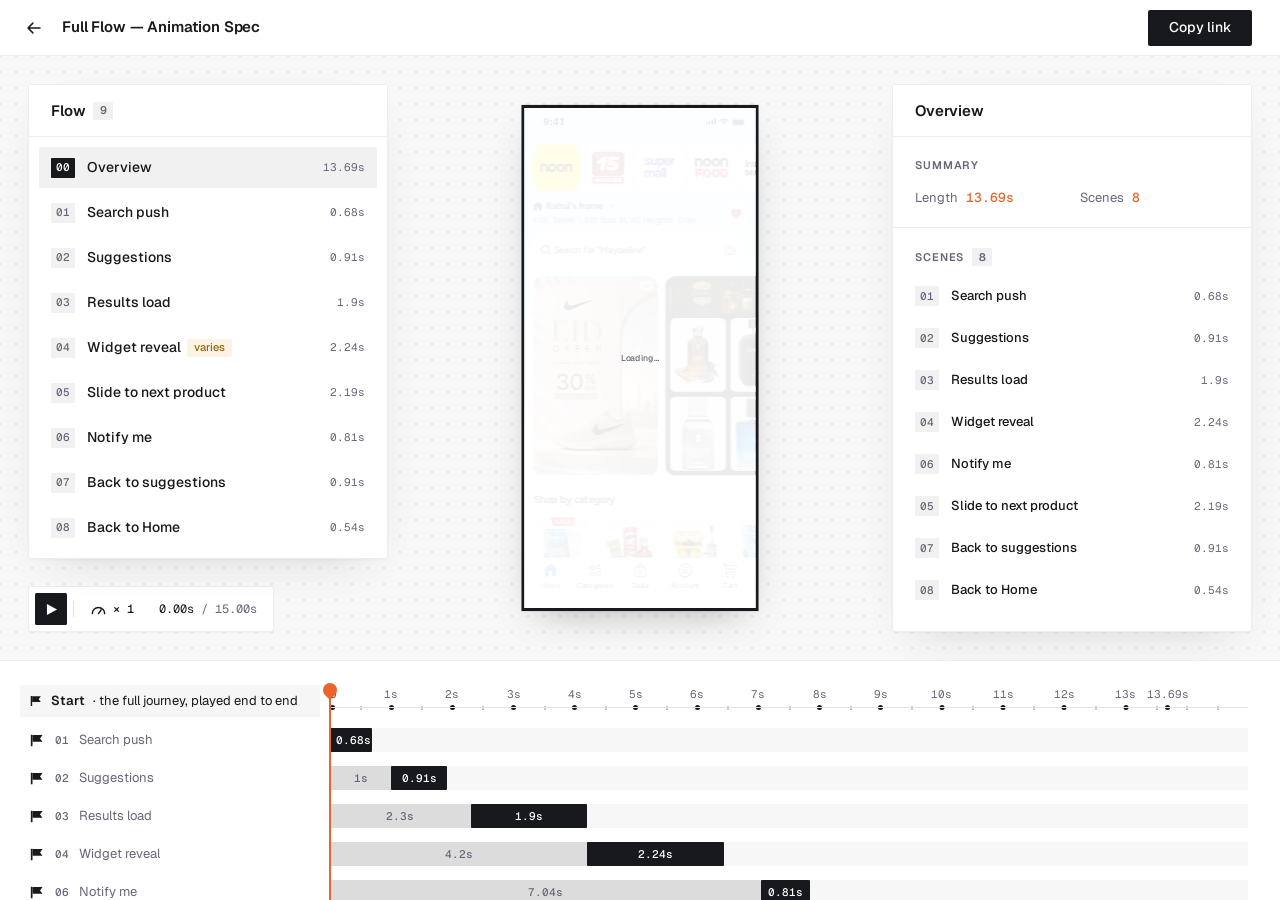
==== commit a302db03: "Spec sheet: full-height app shell, roomier layout, shared card header, copy toast - App is one scree" ====
--- a/spec/index.html
+++ b/spec/index.html
@@ -52,6 +52,7 @@
 
   /* ── kit shadow ── */
   --sh-card: 0 0 0 1px transparent, 0 1px 2px rgb(0 0 0 / .03), 0 16px 44px -24px rgb(0 0 0 / .18);
+  --sh-toast: 0 12px 32px -12px rgb(0 0 0 / .32);
   --sh-pill: 0 1px 2px rgb(0 0 0 / .06), 0 1px 1px rgb(0 0 0 / .04);
   --sh-device: 0 0 0 1px rgb(0 0 0 / .06), 0 1px 2px rgb(0 0 0 / .03), 0 24px 60px -24px rgb(0 0 0 / .35);
 
@@ -65,9 +66,10 @@
   --t-micro: 11px; --t-caption: 12px; --t-label: 13px; --t-ui: 14px; --t-body: 15px; --t-title: 17px;
 
   /* ── layout ── */
-  --gut: 20px; --card-w: 360px;
-  --lab: 320px; --rowh: 24px; --rowgap: 10px;
-  --tl-pt: 16px; --tl-pr: 20px; --tl-pb: 24px;
+  --gut: 28px; --card-w: 360px;
+  --stage-pad: 52px;   /* extra room above and below the phone, so it sits smaller and calmer on the stage */
+  --lab: 320px; --rowh: 24px; --rowgap: 14px;
+  --tl-pt: 20px; --tl-pr: 32px; --tl-pb: 28px;
 
   color-scheme: light;
 }
@@ -95,12 +97,12 @@
 .flow li button:active, .anims button:active { opacity: .7; }
 
 /* ── section head: 11px semibold caps, the kit's sidebar label ── */
-.eyebrow, .flow h3, .grp b, .insp__eyebrow { margin: 0; font-size: var(--t-micro); font-weight: 600; letter-spacing: .08em; line-height: 1.5; text-transform: uppercase; color: var(--muted); }
+.eyebrow, .grp b, .insp__eyebrow { margin: 0; font-size: var(--t-micro); font-weight: 600; letter-spacing: .08em; line-height: 1.5; text-transform: uppercase; color: var(--muted); }
 /* a count chip clubbed to its section head (as in the A/B library's "Customer 16"): a wash, muted semibold figures */
 .count { display: inline-grid; place-items: center; min-width: 20px; height: 18px; padding: 0 6px; border-radius: var(--r-xs); background: var(--wash-4); font-family: var(--sans); font-size: var(--t-micro); font-weight: 600; line-height: 1; color: var(--muted); letter-spacing: 0; text-transform: none; font-variant-numeric: tabular-nums; }
 
 /* ── top bar ── */
-.top { height: 56px; display: flex; align-items: center; gap: 12px; padding: 0 var(--gut) 0 12px; border-bottom: 1px solid var(--line); background: var(--bg); }
+.top { height: 56px; display: flex; align-items: center; gap: 12px; padding: 0 var(--gut) 0 18px; border-bottom: 1px solid var(--line); background: var(--bg); }
 .top__back { width: 32px; height: 32px; display: grid; place-items: center; border-radius: var(--r-chip); text-decoration: none; flex: none; color: var(--ink); }
 .top__back svg { width: 18px; height: 18px; }
 .top__title { font-size: var(--t-body); font-weight: 600; letter-spacing: -0.01em; white-space: nowrap; overflow: hidden; text-overflow: ellipsis; min-width: 0; }
@@ -108,6 +110,8 @@
 
 /* Primary button, md: ink fill, 14px medium, 14px corner. The one primary action on the page. */
 .copy, .insp__go { height: 36px; padding: 0 14px; border-radius: var(--r-control); background: var(--ink); color: var(--on-ink); font-size: var(--t-ui); font-weight: 500; flex: none; display: inline-flex; align-items: center; gap: 6px; }
+.copy { min-width: 104px; justify-content: center; }   /* "Copy link" ⇄ "Copied" without the button resizing */
+.copy svg { width: 15px; height: 15px; }
 
 /* ── canvas: the kit playground's dotted stage ── */
 .canvas { position: relative; height: clamp(600px, 66vh, 760px); overflow: hidden;
@@ -116,16 +120,20 @@
 .card { position: absolute; background: var(--card); border: 1px solid var(--line); border-radius: var(--r-tile); box-shadow: var(--sh-card); }
 
 /* left column: Layers and Flow are one accordion — opening one collapses the other to its header */
-.side { position: absolute; left: var(--gut); top: var(--gut); bottom: calc(var(--gut) + 46px + 12px); width: var(--card-w); z-index: 4; display: flex; flex-direction: column; gap: 12px; }
+.side { position: absolute; left: var(--gut); top: var(--gut); bottom: calc(var(--gut) + 46px + 16px); width: var(--card-w); z-index: 4; display: flex; flex-direction: column; gap: 16px; }
 .side > .card { position: relative; }
-.flow { flex: 1 1 auto; min-height: 0; display: flex; flex-direction: column; overflow: hidden; }
-.flow__head { flex: none; height: 44px; display: flex; align-items: center; gap: 8px; padding: 0 18px; border-bottom: 1px solid var(--line); }
-.flow ol { list-style: none; margin: 0; padding: 8px; overflow: auto; display: flex; flex-direction: column; gap: 2px; }
+.flow { flex: 0 1 auto; min-height: 0; display: flex; flex-direction: column; overflow: hidden; }   /* hugs its scenes; shrinks and scrolls when they don't fit */
+.card__head { flex: none; height: 52px; display: flex; align-items: center; gap: 8px; padding: 0 22px; border-bottom: 1px solid var(--line); background: var(--card); }
+.card__title { margin: 0; min-width: 0; font-size: var(--t-body); font-weight: 600; letter-spacing: -0.01em; line-height: 1.3; color: var(--ink); white-space: nowrap; overflow: hidden; text-overflow: ellipsis; }
+.card__title small { margin-left: 6px; font-size: inherit; font-weight: 400; color: var(--muted); }
+.card__title small::before { content: '· '; }
+.card__head .tag { margin: 0; flex: none; }
+.flow ol { list-style: none; margin: 0; padding: 10px; overflow: auto; display: flex; flex-direction: column; gap: 4px; }
 /* still scrolls (wheel, trackpad, touch, keyboard), just without a visible bar */
 .flow ol { scrollbar-width: none; }
 .flow ol::-webkit-scrollbar { display: none; }
 /* parent: a scene */
-.flow ol > li > button { width: 100%; text-align: left; display: grid; grid-template-columns: 24px 1fr auto; gap: 2px 10px; align-items: center; padding: 8px 10px; border-radius: var(--r-chip); }
+.flow ol > li > button { width: 100%; text-align: left; display: grid; grid-template-columns: 24px 1fr auto; gap: 2px 12px; align-items: center; padding: 10px 12px; border-radius: var(--r-chip); }
 .flow ol > li > button[aria-pressed="true"] { background: var(--wash-4); }
 /* scene number: the kit's count pill — micro mono on a wash; ink for the open scene */
 .flow .n { align-self: center; width: 24px; height: 20px; display: grid; place-items: center; border-radius: var(--r-xs); background: var(--wash-4); font-family: var(--mono); font-size: var(--t-micro); font-weight: 500; color: var(--muted); }
@@ -133,10 +141,10 @@
 .flow .nm { font-size: var(--t-ui); font-weight: 500; color: var(--ink); }
 .flow .len { font-family: var(--mono); font-size: var(--t-micro); color: var(--muted); }
 /* children: the layers that scene animates, on a guide line from the scene number */
-.tree { position: relative; list-style: none; margin: 2px 0 6px; padding: 0 0 0 22px; display: flex; flex-direction: column; gap: 1px; }
+.tree { position: relative; list-style: none; margin: 4px 0 8px; padding: 0 0 0 24px; display: flex; flex-direction: column; gap: 2px; }
 .tree.is-new { animation: panelIn var(--d-swap) var(--ease-out); }
-.tree::before { content: ''; position: absolute; left: 21.5px; top: 0; bottom: 16px; width: 1px; background: var(--line-strong); }
-.tree button { position: relative; width: 100%; height: 32px; display: flex; align-items: center; gap: 8px; padding: 0 10px 0 14px; border-radius: var(--r-chip); text-align: left; font-size: var(--t-label); color: var(--muted); }
+.tree::before { content: ''; position: absolute; left: 23.5px; top: 0; bottom: 16px; width: 1px; background: var(--line-strong); }
+.tree button { position: relative; width: 100%; height: 34px; display: flex; align-items: center; gap: 8px; padding: 0 10px 0 14px; border-radius: var(--r-chip); text-align: left; font-size: var(--t-label); color: var(--muted); }
 .tree button::before { content: ''; position: absolute; left: -0.5px; top: 50%; width: 8px; height: 1px; background: var(--line-strong); }
 .tree button[aria-pressed="true"] { background: var(--wash-4); color: var(--ink); font-weight: 500; }
 .tree button[data-cur] { color: var(--ink); font-weight: 500; }
@@ -151,22 +159,18 @@
 
 
 /* ── inspector: the kit playground's Props panel ── */
-.insp { right: var(--gut); top: var(--gut); width: var(--card-w); bottom: var(--gut); padding: 20px; overflow: auto; scrollbar-width: none; border-radius: var(--r-panel); }
+.insp { right: var(--gut); top: var(--gut); width: var(--card-w); max-height: calc(100% - var(--gut) * 2); padding: 0 22px 24px; overflow: auto; scrollbar-width: none; }   /* hugs its content, capped at the canvas */
+/* the header stays put while the panel scrolls */
+.insp > .card__head { position: sticky; top: 0; z-index: 1; margin: 0 -22px; }
 .insp::-webkit-scrollbar { display: none; }
-.insp h3 { margin: 0; font-size: var(--t-title); font-weight: 600; letter-spacing: -0.01em; line-height: 1.375; }
-.insp h3 .tag { vertical-align: 2px; }
-/* breadcrumb: where the selection sits in the Flow tree — scene › layer */
-.insp__crumb { margin: 0 0 6px; display: flex; flex-wrap: wrap; align-items: center; gap: 6px; font-size: var(--t-caption); color: var(--muted); }
-.insp__crumb i { font-style: normal; color: var(--line-control); }
-.insp__crumb span:last-child { color: var(--ink); font-weight: 500; }
 /* sections: Values · Timing · Easing, each under a caps head and a hairline */
-.isec { margin: 16px -20px 0; padding: 16px 20px 0; border-top: 1px solid var(--line); }   /* hairline edge to edge, like the Flow head's */
-.insp h3 + .isec { margin-top: 18px; }
-.isec__h { margin: 0 0 12px; display: flex; align-items: center; gap: 8px; font-size: var(--t-micro); font-weight: 600; letter-spacing: .08em; line-height: 1.5; text-transform: uppercase; color: var(--muted); }
+.isec { margin: 20px -22px 0; padding: 20px 22px 0; border-top: 1px solid var(--line); }   /* hairline edge to edge, like the Flow head's */
+.card__head + .isec { margin-top: 0; border-top: 0; }   /* the header's own hairline is the first divider */
+.isec__h { margin: 0 0 14px; display: flex; align-items: center; gap: 8px; font-size: var(--t-micro); font-weight: 600; letter-spacing: .08em; line-height: 1.5; text-transform: uppercase; color: var(--muted); }
 .isec__name { margin: 0 0 12px; display: flex; align-items: center; gap: 8px; font-size: var(--t-label); font-weight: 500; color: var(--ink); }
 .isec__name .tag { margin: 0; }
 /* label · value pairs, as in ProtoPie: the label muted, the value beside it in the accent */
-.insp .kv { display: grid; grid-template-columns: 1fr 1fr; gap: 10px 16px; margin: 0; }
+.insp .kv { display: grid; grid-template-columns: 1fr 1fr; gap: 12px 16px; margin: 0; }
 .insp .kv > div { display: flex; align-items: baseline; gap: 8px; min-width: 0; }
 .insp .kv > .wide { grid-column: 1 / -1; }
 .insp .kv dt { flex: none; font-size: var(--t-label); color: var(--muted); }
@@ -179,7 +183,7 @@
 /* the layer's "at 0.8s on the playhead" caption */
 .insp__cap { margin: 12px 0 0; font-size: var(--t-caption); color: var(--muted); }
 .anims { list-style: none; margin: -4px 0 0; padding: 0; display: flex; flex-direction: column; gap: 2px; }
-.anims button { width: calc(100% + 20px); margin: 0 -10px; display: grid; grid-template-columns: 16px 1fr auto; gap: 10px; align-items: center; padding: 8px 10px; border-radius: var(--r-chip); text-align: left; }
+.anims button { width: calc(100% + 24px); margin: 0 -12px; display: grid; grid-template-columns: 16px 1fr auto; gap: 12px; align-items: center; padding: 10px 12px; border-radius: var(--r-chip); text-align: left; }
 .anims svg { width: 15px; height: 15px; }
 .anims .tree__ico { width: 14px; height: 14px; color: var(--muted); }
 .anims .n { width: 24px; height: 20px; display: grid; place-items: center; border-radius: var(--r-xs); background: var(--wash-4); font-family: var(--mono); font-size: var(--t-micro); font-weight: 500; color: var(--muted); }
@@ -189,7 +193,7 @@
 .anims__main span { font-family: var(--mono); font-size: var(--t-micro); color: var(--muted); white-space: nowrap; overflow: hidden; text-overflow: ellipsis; }
 .anims__t { font-family: var(--mono); font-size: var(--t-micro); line-height: 1.5; color: var(--muted); text-align: right; font-variant-numeric: tabular-nums; }
 
-.stage { position: absolute; left: 50%; top: var(--gut); bottom: var(--gut); transform: translateX(-50%); display: grid; place-items: start center; }
+.stage { position: absolute; left: 50%; top: var(--stage-pad); bottom: var(--stage-pad); transform: translateX(-50%); display: grid; place-items: start center; }
 /* the device is rendered content, not chrome: it keeps its own square edge and white screen */
 /* The device frame, as in the A/B library: a solid ink outline, its thickness a fraction of the
    screen's height (÷152, ≈5.3pt on 812) so it stays in proportion when the phone is scaled to fit. */
@@ -215,7 +219,7 @@
 .tlwrap { overflow-x: auto; border-top: 1px solid var(--line); background: var(--bg); }
 .tl { position: relative; min-width: 940px; padding: var(--tl-pt) var(--tl-pr) var(--tl-pb) 0; }
 .tl__ruler { display: grid; grid-template-columns: var(--lab) 1fr; align-items: center; height: 40px; }
-.tl__start { height: 32px; margin-left: 12px; display: flex; align-items: center; gap: 8px; padding: 0 12px 0 10px; background: var(--wash-3); border-radius: var(--r-chip); font-size: var(--t-label); font-weight: 600; white-space: nowrap; overflow: hidden; min-width: 0; }
+.tl__start { height: 32px; margin-left: 20px; display: flex; align-items: center; gap: 8px; padding: 0 12px 0 10px; background: var(--wash-3); border-radius: var(--r-chip); font-size: var(--t-label); font-weight: 600; white-space: nowrap; overflow: hidden; min-width: 0; }
 .tl__start svg { width: 13px; height: 12px; }
 .tl__start small { font-size: var(--t-label); color: var(--ink); font-weight: 400; overflow: hidden; text-overflow: ellipsis; min-width: 0; }
 .tl__scale { position: relative; height: 40px; margin-left: 10px; cursor: ew-resize; touch-action: none; }
@@ -228,11 +232,11 @@
 .tick--zero::after { left: 0; margin-left: 0; }
 .tl__rows { position: relative; }
 .grp { display: grid; grid-template-columns: var(--lab) 1fr; height: 34px; align-items: end; padding-bottom: 4px; }
-.grp b { padding-left: 22px; }
+.grp b { padding-left: 30px; }
 .grp span { position: relative; margin-left: 10px; padding-bottom: 1px; font-family: var(--mono); font-size: var(--t-micro); color: var(--muted); display: flex; align-items: center; gap: 8px; }
 .grp span::after { content: ''; flex: 1; height: 1px; background: var(--line); }
 .row { display: grid; grid-template-columns: var(--lab) 1fr; height: calc(var(--rowh) + var(--rowgap)); align-items: center; cursor: pointer; }
-.row__lab { display: flex; align-items: center; gap: 10px; height: calc(var(--rowh) + 4px); margin-left: 12px; padding-left: 10px; border-radius: var(--r-lg); font-size: var(--t-label); white-space: nowrap; overflow: hidden; transition: background-color var(--d-press) var(--ease-out); }
+.row__lab { display: flex; align-items: center; gap: 10px; height: calc(var(--rowh) + 4px); margin-left: 20px; padding-left: 10px; border-radius: var(--r-lg); font-size: var(--t-label); white-space: nowrap; overflow: hidden; transition: background-color var(--d-press) var(--ease-out); }
 .row__lab svg { width: 15px; height: 15px; color: var(--ink); }
 .row__lab b { font-weight: 500; }
 .row__lab span { color: var(--muted); overflow: hidden; text-overflow: ellipsis; }
@@ -259,10 +263,20 @@
 .head__line { position: absolute; left: -7px; width: 14px; top: 20px; bottom: 0; pointer-events: auto; cursor: ew-resize; }
 body.is-scrubbing, body.is-scrubbing * { cursor: grabbing !important; user-select: none; }
 .lane { position: absolute; top: var(--tl-pt); bottom: var(--tl-pb); left: calc(var(--lab) + 10px); right: var(--tl-pr); pointer-events: none; }
-.foot { display: flex; flex-wrap: wrap; align-items: center; gap: 8px 20px; margin: 0; padding: 4px var(--tl-pr) 28px calc(var(--lab) + 10px); font-size: var(--t-caption); color: var(--muted); line-height: 1.6; }
+.foot { display: flex; flex-wrap: wrap; align-items: center; gap: 8px 20px; margin: 0; padding: 8px var(--tl-pr) 32px calc(var(--lab) + 10px); font-size: var(--t-caption); color: var(--muted); line-height: 1.6; }
 .foot code { font-family: var(--mono); font-size: var(--t-caption); }
 .legend { display: inline-flex; align-items: center; gap: 8px; }
 .legend i { display: inline-block; width: 18px; height: 8px; border-radius: 2px; }
+
+/* Toast, as the kit's: fixed 24px above the bottom, centred, ink pill, 14px medium. Arrives from the
+   edge it lives on (12px rise + fade, 200ms), leaves shorter and softer (6px, 120ms). */
+.toast { position: fixed; left: 0; right: 0; bottom: calc(24px + env(safe-area-inset-bottom)); z-index: 80; width: fit-content; max-width: calc(100% - 32px); margin: 0 auto;
+  display: flex; align-items: center; gap: 10px; padding: 10px 16px 10px 14px; border-radius: var(--r-control); background: var(--ink); color: var(--on-ink);
+  font-size: var(--t-ui); font-weight: 500; line-height: 1.5; box-shadow: var(--sh-toast); cursor: default;
+  transition: opacity 200ms var(--ease-out), transform 200ms var(--ease-out); }
+.toast svg { width: 16px; height: 16px; flex: none; color: var(--accent); }
+.toast.is-enter { opacity: 0; transform: translateY(12px); }
+.toast[data-closing] { opacity: 0; transform: translateY(6px); transition-duration: 120ms; pointer-events: none; }
 
 /* Hover lives in one place, behind a real pointer, so it never latches on touch. */
 @media (hover: hover) and (pointer: fine) {
@@ -277,8 +291,19 @@
 }
 
 @media (max-width: 1240px) { :root { --card-w: 300px; } }
+/* App shell, desktop: the page is exactly one screen tall and never scrolls. The top bar and the
+   canvas hold still; only the timeline below scrolls, inside its own box (as ProtoPie's does).
+   The canvas gives the timeline at least 240px whenever the window allows. */
+@media (min-width: 961px) {
+  html, body { height: 100%; overflow: hidden; }
+  body { display: flex; flex-direction: column; }
+  .top { flex: none; }
+  .canvas { flex: none; height: clamp(440px, calc(100vh - 56px - 240px), 760px); }
+  .tlwrap { flex: 1 1 auto; min-height: 0; overflow: auto; overscroll-behavior: contain; scrollbar-width: none; }
+  .tlwrap::-webkit-scrollbar { display: none; }
+}
 @media (max-width: 960px) {
-  :root { --lab: 220px; --gut: 16px; }
+  :root { --lab: 220px; --gut: 16px; --stage-pad: 16px; }
   .canvas { height: auto; padding: 16px; display: flex; flex-direction: column; gap: 12px; }
   .card, .stage, .ctrl, .side { position: static; transform: none; width: auto; }
   .side { flex: none; }
@@ -302,7 +327,7 @@
 
 <section class="canvas" id="canvas">
   <div class="side" id="side">
-  <nav class="card flow" aria-label="Flow scenes"><div class="flow__head"><h3>Flow</h3><span class="count" id="flowCount"></span></div><ol id="flow"></ol></nav>
+  <nav class="card flow" aria-label="Flow scenes"><div class="card__head"><h3 class="card__title">Flow</h3><span class="count" id="flowCount"></span></div><ol id="flow"></ol></nav>
   </div>
   <div class="stage" id="stage">
     <div class="phone" id="phone">
@@ -335,6 +360,8 @@
     <span class="legend"><i style="width:2px;height:12px;background:var(--dur);border-radius:1px"></i>haptic pulse</span>
   </p>
 </div>
+
+<div class="toasts" id="toasts" role="status" aria-live="polite" aria-atomic="true"></div>
 
 <script>
 /* ═══ SpecKit — generic helpers shared by every spec sheet (do not edit per project) ═══
@@ -758,14 +785,14 @@
       <path d="${d}" fill="none" stroke="currentColor" stroke-width="2" vector-effect="non-scaling-stroke"/></svg>`;
   }
   /* ═══ inspector: one view per thing selected on the left — scene → layer → animation ═══
-     A breadcrumb ties it back to the Flow tree; values read like ProtoPie's, the label
+     Its header is the Flow card's (title · chip); values read like ProtoPie's, the label
      beside the value and the value in the accent, grouped Values · Timing · Easing.    */
   let view = 'scene';                                           // 'scene' | 'layer' | 'track'
   const nn = (n) => String(n).padStart(2, '0');
   const kv = (items) => `<dl class="kv">${items.filter(Boolean).map(([k, val, wide]) => `<div${wide ? ' class="wide"' : ''}><dt>${k}</dt><dd>${val}</dd></div>`).join('')}</dl>`;
   const sec = (title, inner, count) => `<section class="isec"><p class="isec__h">${title}${count != null ? `<span class="count">${count}</span>` : ''}</p>${inner}</section>`;
-  const crumb = (...parts) => `<p class="insp__crumb">${parts.filter(Boolean).map((x) => `<span>${x}</span>`).join('<i aria-hidden="true">›</i>')}</p>`;
-  const sceneCrumb = () => `${nn(sc)} ${SCENES[sc].name}`;
+  // the same header the Flow card uses: title, then an optional chip
+  const head = (title, chip = '') => `<header class="card__head"><h3 class="card__title">${title}</h3>${chip}</header>`;
   function easeOf(r) {                                          // → { name, items, code }
     const e = r.ease;
     if (e.kind === 'spring') {
@@ -794,12 +821,12 @@
     const S0 = SCENES[sc], len = fmtS(sceneEnd(rows));
     if (S0.overview) {
       const scs = rows.filter((r) => r.scene != null);
-      $('insp').innerHTML = `<h3>${S0.name}</h3>
+      $('insp').innerHTML = `${head(S0.name)}
         ${sec('Summary', kv([['Length', len], ['Scenes', scs.length]]))}
         ${sec('Scenes', list(scs.map((r) => `<li><button data-go="${r.scene}"><span class="n">${nn(r.scene)}</span><span class="anims__main"><b>${r.layer}</b></span><span class="anims__t">${fmtS(r.dur)}</span></button></li>`)), scs.length)}`;
     } else {
       const ls = layersOf(rows), n = rows.filter((r) => !r.grp).length;
-      $('insp').innerHTML = `<h3>${S0.name}${S0.varies ? '<span class="tag tag--warm">varies</span>' : ''}</h3>
+      $('insp').innerHTML = `${head(S0.name, S0.varies ? '<span class="tag tag--warm">varies</span>' : '')}
         ${sec('Summary', kv([['Length', len], ['Layers', ls.length], ['Animations', n]]))}
         ${sec('Layers', list(ls.map(([l, e]) => `<li><button data-l="${esc(l)}">${LAYER_ICO}<span class="anims__main"><b>${l}</b></span><span class="anims__t">${e.n}</span></button></li>`)), ls.length)}`;
     }
@@ -814,7 +841,7 @@
     const r = rows[i];
     if (r.scene != null) {                                      // a scene, on the Overview timeline
       const sr = SCENES[r.scene].rows(v).filter((x) => !x.grp);
-      $('insp').innerHTML = `${crumb(sceneCrumb())}<h3>${nn(r.scene)} ${r.layer}</h3>
+      $('insp').innerHTML = `${head(`${nn(r.scene)} ${r.layer}`)}
         ${sec('Summary', kv([['Starts', fmtMs(r.delay)], ['Length', fmtMs(r.dur)], ['Animations', sr.length], ['Layers', [...new Set(sr.map((x) => x.layer))].join(', '), true]]))}
         <button class="insp__go" data-go="${r.scene}">Open scene ${nn(r.scene)} →</button>`;
       highlight(null); renderFlow(); return;
@@ -823,7 +850,7 @@
     const values = r.parts ? kv(parts.map((x) => [x.prop, `${x.from} → ${x.to}`, true])) : kv([['From', r.from], ['To', r.to]]);
     const timing = kv([['Delay', `${r.approx ? '≈ ' : ''}${fmtMs(r.delay)}`], ['Duration', `${fmtMs(r.dur)}${r.repeat ? ' · repeats' : ''}`],
       ['Ends', `${r.approx ? '≈ ' : ''}${fmtMs(rowEnd(r))}`], r.stagger && ['Stagger', `×${r.stagger.n} · ${r.stagger.step}ms · ${r.stagger.order}`, true]]);
-    $('insp').innerHTML = `${crumb(sceneCrumb(), r.layer)}<h3>${r.prop}</h3>
+    $('insp').innerHTML = `${head(`${r.prop}<small>${r.layer}</small>`)}
       ${r.from === '—' ? '' : sec('Values', values)}
       ${sec('Timing', timing)}
       ${same ? easeSec(parts[0]) : parts.map((x) => easeSec(x, `Easing · ${x.prop}`)).join('')}
@@ -859,7 +886,7 @@
     layerFilter = name; layerView = name; view = 'layer'; selected = -1; propsAt = -1; clearRowSel();
     applyFilter();
     const tracks = rows.map((r, i) => [r, i]).filter(([r]) => !r.grp && r.scene == null && r.layer === name);
-    $('insp').innerHTML = `${crumb(sceneCrumb(), 'Layer')}<h3>${name}</h3>
+    $('insp').innerHTML = `${head(name, '<span class="tag">Layer</span>')}
       ${sec('Properties', `<dl class="kv" id="layerProps"></dl><p class="insp__cap" id="layerAt"></p>`)}
       ${sec('Animations', list(tracks.map(([r, i]) => `<li><button data-i="${i}">${ICON[r.icon]}<span class="anims__main"><b>${r.prop}</b><span>${(r.parts || [r]).map((x) => `${x.from} → ${x.to}`).join(' · ')}</span></span>
         <span class="anims__t">${r.approx ? '≈' : ''}${fmtMs(r.delay)}<br>${fmtMs(r.dur)}</span></button></li>`)), tracks.length)}`;
@@ -1213,7 +1240,33 @@
   $('rows').addEventListener('mouseleave', () => { highlight(view === 'track' && rows[selected] ? rows[selected].sel : view === 'layer' ? layerSel(layerView) : null); });
   $('play').addEventListener('click', () => togglePlay());
   $('speed').addEventListener('click', () => { speedIdx = (speedIdx + 1) % SPEEDS.length; $('speedLbl').textContent = `× ${SPEEDS[speedIdx]}`; });
-  $('copy').addEventListener('click', async () => { try { await navigator.clipboard.writeText(location.href); $('copy').textContent = 'Copied'; } catch (_) { $('copy').textContent = 'Copy failed'; } setTimeout(() => ($('copy').textContent = 'Copy link'), 1400); });
+  // toast — one at a time; a repeat replays its entrance. Stays 3s, and waits while it is hovered.
+  const CHECK = '<svg viewBox="0 0 256 256" fill="currentColor" aria-hidden="true"><path d="M229.66,77.66l-128,128a8,8,0,0,1-11.32,0l-56-56a8,8,0,0,1,11.32-11.32L96,188.69,218.34,66.34a8,8,0,0,1,11.32,11.32Z"/></svg>';
+  let toastT = 0;
+  function toast(msg, icon = CHECK) {
+    clearTimeout(toastT);
+    const el = document.createElement('div'); el.className = 'toast is-enter'; el.innerHTML = `${icon}<span>${msg}</span>`;
+    $('toasts').replaceChildren(el);
+    void el.offsetWidth; el.classList.remove('is-enter');      // commit the start state, then transition (no frame wait, so it also runs in a background tab)
+    let left = 3000, from = 0;
+    const close = () => { el.dataset.closing = ''; setTimeout(() => el.remove(), 140); };
+    const arm = () => { from = performance.now(); toastT = setTimeout(close, left); };
+    el.addEventListener('mouseenter', () => { clearTimeout(toastT); left = Math.max(800, left - (performance.now() - from)); });
+    el.addEventListener('mouseleave', arm);
+    arm();
+  }
+  async function copyText(t) {
+    try { await navigator.clipboard.writeText(t); return true; } catch (_) {}
+    try { const ta = document.createElement('textarea'); ta.value = t; ta.style.cssText = 'position:fixed;opacity:0'; document.body.appendChild(ta); ta.select();
+      const ok = document.execCommand('copy'); ta.remove(); return ok; } catch (_) { return false; }
+  }
+  let copyT = 0;
+  $('copy').addEventListener('click', async () => {
+    const ok = await copyText(location.href), b = $('copy');
+    b.innerHTML = ok ? `${CHECK}Copied` : 'Copy failed';
+    toast(ok ? 'Link copied' : 'Couldn’t copy the link', ok ? CHECK : '');
+    clearTimeout(copyT); copyT = setTimeout(() => { b.textContent = 'Copy link'; }, 2000);
+  });
   addEventListener('keydown', (e) => { if (e.key === ' ' && e.target === document.body) { e.preventDefault(); togglePlay(); } });
 
   document.title = window.SPEC.title.replace(/ — .*/, '') + ' Spec';
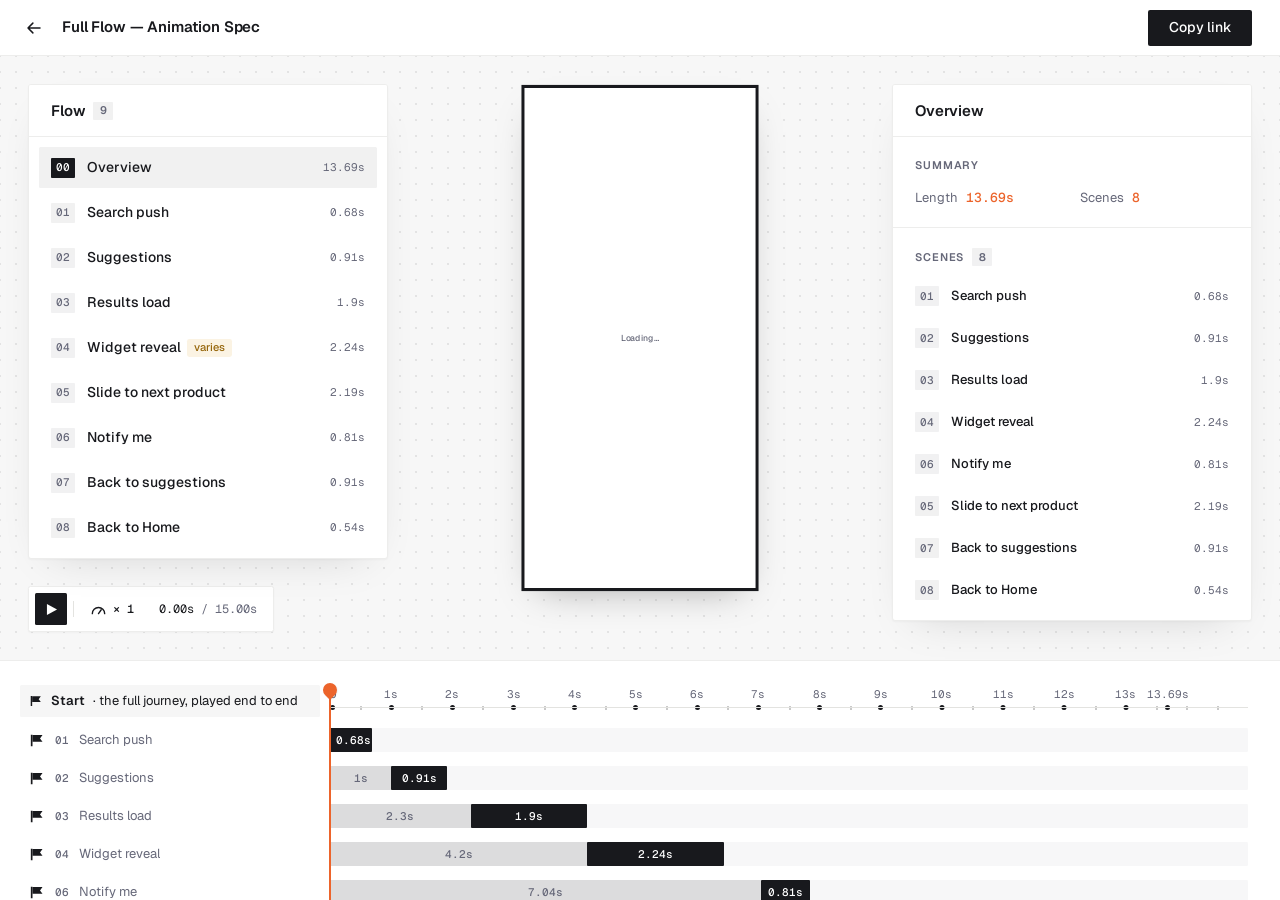
==== commit a55c0446: "Spec sheet: pinned timeline ruler + playhead, tighter inspector bottom, top-aligned phone - Ruler (S" ====
--- a/spec/index.html
+++ b/spec/index.html
@@ -159,7 +159,7 @@
 
 
 /* ── inspector: the kit playground's Props panel ── */
-.insp { right: var(--gut); top: var(--gut); width: var(--card-w); max-height: calc(100% - var(--gut) * 2); padding: 0 22px 24px; overflow: auto; scrollbar-width: none; }   /* hugs its content, capped at the canvas */
+.insp { right: var(--gut); top: var(--gut); width: var(--card-w); max-height: calc(100% - var(--gut) * 2); padding: 0 22px 20px; overflow: auto; scrollbar-width: none; }   /* hugs its content, capped at the canvas */
 /* the header stays put while the panel scrolls */
 .insp > .card__head { position: sticky; top: 0; z-index: 1; margin: 0 -22px; }
 .insp::-webkit-scrollbar { display: none; }
@@ -182,7 +182,7 @@
 .insp__go { margin-top: 20px; }
 /* the layer's "at 0.8s on the playhead" caption */
 .insp__cap { margin: 12px 0 0; font-size: var(--t-caption); color: var(--muted); }
-.anims { list-style: none; margin: -4px 0 0; padding: 0; display: flex; flex-direction: column; gap: 2px; }
+.anims { list-style: none; margin: -4px 0 -10px;   /* the rows' own 10px padding stands in for the panel's bottom space */ padding: 0; display: flex; flex-direction: column; gap: 2px; }
 .anims button { width: calc(100% + 24px); margin: 0 -12px; display: grid; grid-template-columns: 16px 1fr auto; gap: 12px; align-items: center; padding: 10px 12px; border-radius: var(--r-chip); text-align: left; }
 .anims svg { width: 15px; height: 15px; }
 .anims .tree__ico { width: 14px; height: 14px; color: var(--muted); }
@@ -193,7 +193,9 @@
 .anims__main span { font-family: var(--mono); font-size: var(--t-micro); color: var(--muted); white-space: nowrap; overflow: hidden; text-overflow: ellipsis; }
 .anims__t { font-family: var(--mono); font-size: var(--t-micro); line-height: 1.5; color: var(--muted); text-align: right; font-variant-numeric: tabular-nums; }
 
-.stage { position: absolute; left: 50%; top: var(--stage-pad); bottom: var(--stage-pad); transform: translateX(-50%); display: grid; place-items: start center; }
+/* the phone's frame top-aligns with the floating cards (the frame is drawn ~4px outside the screen);
+   the room it gives up at the top goes to the bottom, so the phone keeps its size */
+.stage { position: absolute; left: 50%; top: calc(var(--gut) + 4px); bottom: calc(var(--stage-pad) * 2 - var(--gut) - 4px); transform: translateX(-50%); display: grid; place-items: start center; }
 /* the device is rendered content, not chrome: it keeps its own square edge and white screen */
 /* The device frame, as in the A/B library: a solid ink outline, its thickness a fraction of the
    screen's height (÷152, ≈5.3pt on 812) so it stays in proportion when the phone is scaled to fit. */
@@ -217,8 +219,8 @@
 
 /* ── timeline ── */
 .tlwrap { overflow-x: auto; border-top: 1px solid var(--line); background: var(--bg); }
-.tl { position: relative; min-width: 940px; padding: var(--tl-pt) var(--tl-pr) var(--tl-pb) 0; }
-.tl__ruler { display: grid; grid-template-columns: var(--lab) 1fr; align-items: center; height: 40px; }
+.tl { position: relative; min-width: 940px; padding: 0 var(--tl-pr) var(--tl-pb) 0; }
+.tl__ruler { position: sticky; top: 0; z-index: 2; display: grid; grid-template-columns: var(--lab) 1fr; align-items: center; height: calc(40px + var(--tl-pt)); padding-top: var(--tl-pt); background: var(--bg); }   /* pinned while the rows scroll; carries the top padding so it keeps its air when pinned */   /* pinned while the rows scroll */
 .tl__start { height: 32px; margin-left: 20px; display: flex; align-items: center; gap: 8px; padding: 0 12px 0 10px; background: var(--wash-3); border-radius: var(--r-chip); font-size: var(--t-label); font-weight: 600; white-space: nowrap; overflow: hidden; min-width: 0; }
 .tl__start svg { width: 13px; height: 12px; }
 .tl__start small { font-size: var(--t-label); color: var(--ink); font-weight: 400; overflow: hidden; text-overflow: ellipsis; min-width: 0; }
@@ -258,11 +260,13 @@
 /* playhead: the one orange on the page, used for "now" */
 .head { position: absolute; top: 2px; bottom: 0; width: 0; pointer-events: none; z-index: 2; }
 .head::before { content: ''; position: absolute; left: -0.75px; top: 10px; bottom: 0; width: 1.5px; background: var(--head); }
-.head::after { content: ''; position: absolute; left: -7px; top: 0; width: 14px; height: 14px; background: var(--head); border-radius: 50% 50% 50% 0; corner-shape: round; transform: rotate(-45deg); box-shadow: var(--sh-pill); }
+.head__pin { position: sticky; top: calc(var(--tl-pt) + 2px); height: 0; }   /* the pin + grip stay on the pinned ruler; the line runs on below */
+.head__pin::before { content: ''; position: absolute; left: -3px; width: 6px; bottom: 0; height: calc(var(--tl-pt) + 8px); background: var(--bg); }   /* hides the line above the pin */
+.head__pin::after { content: ''; position: absolute; left: -7px; top: 0; width: 14px; height: 14px; background: var(--head); border-radius: 50% 50% 50% 0; corner-shape: round; transform: rotate(-45deg); box-shadow: var(--sh-pill); }
 .grip { position: absolute; left: -14px; top: -8px; width: 28px; height: 30px; pointer-events: auto; cursor: grab; border-radius: 50%; corner-shape: round; touch-action: none; }
 .head__line { position: absolute; left: -7px; width: 14px; top: 20px; bottom: 0; pointer-events: auto; cursor: ew-resize; }
 body.is-scrubbing, body.is-scrubbing * { cursor: grabbing !important; user-select: none; }
-.lane { position: absolute; top: var(--tl-pt); bottom: var(--tl-pb); left: calc(var(--lab) + 10px); right: var(--tl-pr); pointer-events: none; }
+.lane { position: absolute; z-index: 3; top: var(--tl-pt); bottom: var(--tl-pb); left: calc(var(--lab) + 10px); right: var(--tl-pr); pointer-events: none; }
 .foot { display: flex; flex-wrap: wrap; align-items: center; gap: 8px 20px; margin: 0; padding: 8px var(--tl-pr) 32px calc(var(--lab) + 10px); font-size: var(--t-caption); color: var(--muted); line-height: 1.6; }
 .foot code { font-family: var(--mono); font-size: var(--t-caption); }
 .legend { display: inline-flex; align-items: center; gap: 8px; }
@@ -350,7 +354,7 @@
       <div class="tl__scale" id="scale"></div>
     </div>
     <div class="tl__rows" id="rows"></div>
-    <div class="lane" id="lane"><div class="head" id="head"><button class="grip" id="grip" aria-label="Playhead — drag to scrub, arrow keys step a frame"></button><i class="head__line" id="headLine" aria-hidden="true"></i></div></div>
+    <div class="lane" id="lane"><div class="head" id="head"><div class="head__pin"><button class="grip" id="grip" aria-label="Playhead — drag to scrub, arrow keys step a frame"></button></div><i class="head__line" id="headLine" aria-hidden="true"></i></div></div>
   </div>
   <p class="foot">
     <span class="legend"><i style="background:var(--delay)"></i>delay</span>
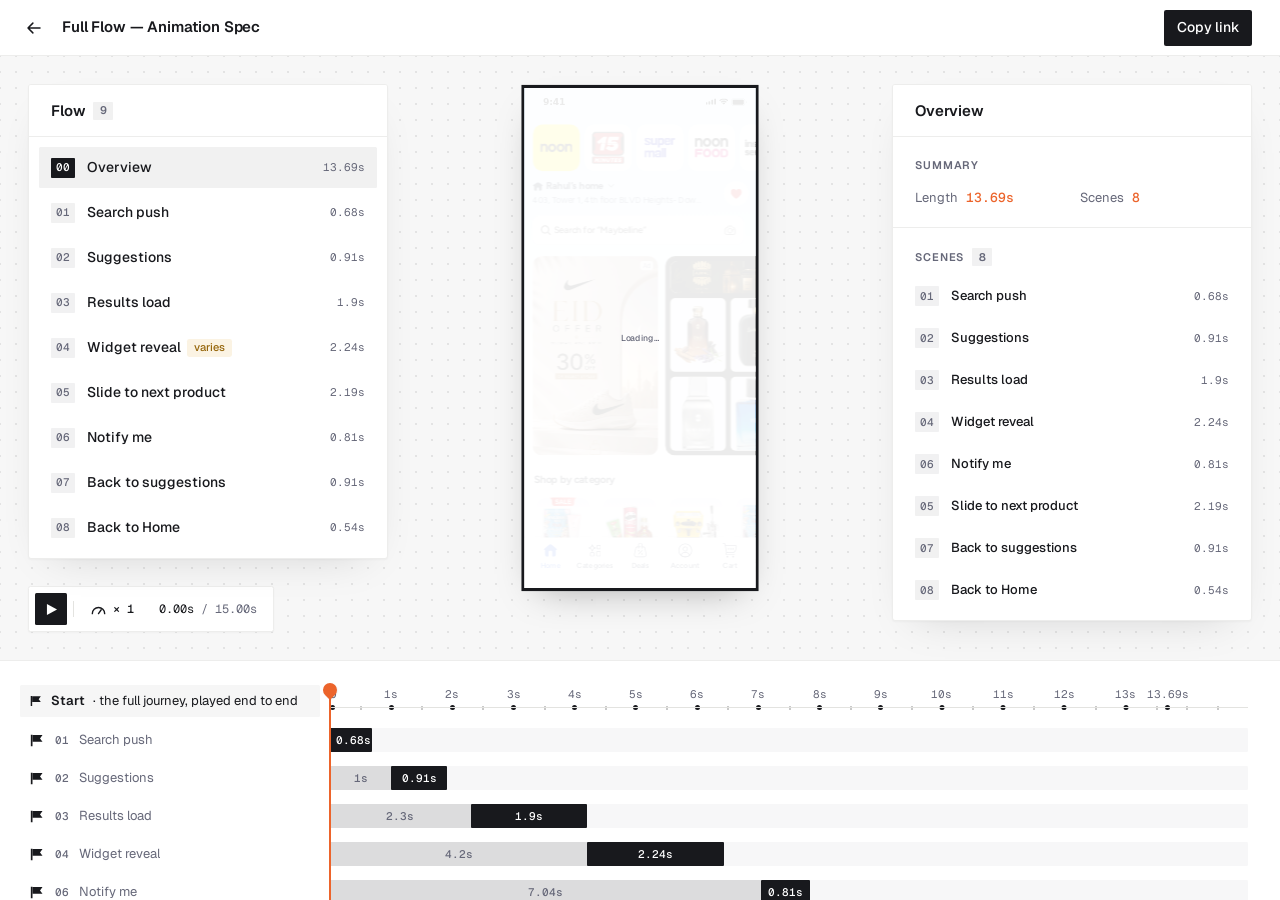
==== commit 5454b347: "Spec sheet: snug Copy link button, toast at top centre with a white check - Copy link: 10px side pad" ====
--- a/spec/index.html
+++ b/spec/index.html
@@ -110,7 +110,7 @@
 
 /* Primary button, md: ink fill, 14px medium, 14px corner. The one primary action on the page. */
 .copy, .insp__go { height: 36px; padding: 0 14px; border-radius: var(--r-control); background: var(--ink); color: var(--on-ink); font-size: var(--t-ui); font-weight: 500; flex: none; display: inline-flex; align-items: center; gap: 6px; }
-.copy { min-width: 104px; justify-content: center; }   /* "Copy link" ⇄ "Copied" without the button resizing */
+.copy { min-width: 88px; padding: 0 10px; justify-content: center; }   /* snug: 10px sides, wide enough for "✓ Copied" (68px) so the swap never resizes it */
 .copy svg { width: 15px; height: 15px; }
 
 /* ── canvas: the kit playground's dotted stage ── */
@@ -272,15 +272,15 @@
 .legend { display: inline-flex; align-items: center; gap: 8px; }
 .legend i { display: inline-block; width: 18px; height: 8px; border-radius: 2px; }
 
-/* Toast, as the kit's: fixed 24px above the bottom, centred, ink pill, 14px medium. Arrives from the
-   edge it lives on (12px rise + fade, 200ms), leaves shorter and softer (6px, 120ms). */
-.toast { position: fixed; left: 0; right: 0; bottom: calc(24px + env(safe-area-inset-bottom)); z-index: 80; width: fit-content; max-width: calc(100% - 32px); margin: 0 auto;
+/* Toast, as the kit's: ink pill, 14px medium — top centre, inside the header band (its middle is empty).
+   Arrives from the edge it lives on (12px drop + fade, 200ms), leaves shorter and softer (6px up, 120ms). */
+.toast { position: fixed; left: 0; right: 0; top: calc(7px + env(safe-area-inset-top)); z-index: 80; width: fit-content; max-width: calc(100% - 32px); margin: 0 auto;
   display: flex; align-items: center; gap: 10px; padding: 10px 16px 10px 14px; border-radius: var(--r-control); background: var(--ink); color: var(--on-ink);
   font-size: var(--t-ui); font-weight: 500; line-height: 1.5; box-shadow: var(--sh-toast); cursor: default;
   transition: opacity 200ms var(--ease-out), transform 200ms var(--ease-out); }
-.toast svg { width: 16px; height: 16px; flex: none; color: var(--accent); }
-.toast.is-enter { opacity: 0; transform: translateY(12px); }
-.toast[data-closing] { opacity: 0; transform: translateY(6px); transition-duration: 120ms; pointer-events: none; }
+.toast svg { width: 16px; height: 16px; flex: none; color: var(--on-ink); }
+.toast.is-enter { opacity: 0; transform: translateY(-12px); }
+.toast[data-closing] { opacity: 0; transform: translateY(-6px); transition-duration: 120ms; pointer-events: none; }
 
 /* Hover lives in one place, behind a real pointer, so it never latches on touch. */
 @media (hover: hover) and (pointer: fine) {
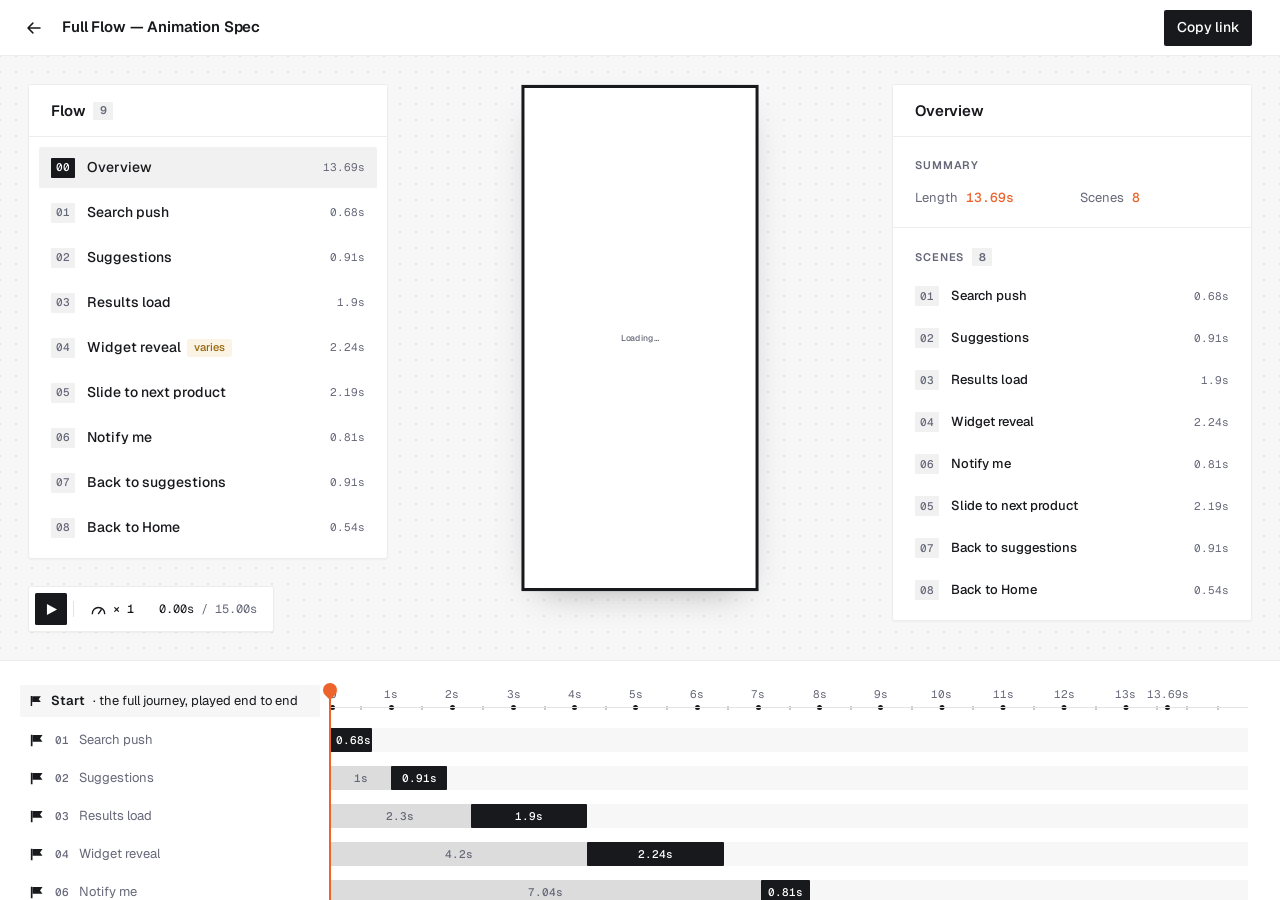
==== commit 2aba6937: "Spec sheet: ProtoPie-style easing, live Current, layer view = properties only - Easing written as Pr" ====
--- a/spec/index.html
+++ b/spec/index.html
@@ -37,6 +37,8 @@
   --draft: #96660b; --draft-bg: #fbf3e3;
   --accent: #ec642b;   /* the internal-tools orange — playhead, its trail, the record dot */
   --chart-1: #277fff;
+  --fn: #7c5cff;     /* easing function names, as ProtoPie colours them */
+  --live: #e5484d;   /* the value at the playhead */
 
   /* ── spec-sheet roles, mapped onto the kit ── */
   --canvas: color-mix(in oklab, #18191d 3%, #ffffff);
@@ -51,7 +53,7 @@
   --r-full: 999px;
 
   /* ── kit shadow ── */
-  --sh-card: 0 0 0 1px transparent, 0 1px 2px rgb(0 0 0 / .03), 0 16px 44px -24px rgb(0 0 0 / .18);
+  --sh-card: 0 1px 2px rgb(0 0 0 / .04);   /* floating cards: the hairline does the edge, the shadow only a whisper of lift */
   --sh-toast: 0 12px 32px -12px rgb(0 0 0 / .32);
   --sh-pill: 0 1px 2px rgb(0 0 0 / .06), 0 1px 1px rgb(0 0 0 / .04);
   --sh-device: 0 0 0 1px rgb(0 0 0 / .06), 0 1px 2px rgb(0 0 0 / .03), 0 24px 60px -24px rgb(0 0 0 / .35);
@@ -180,6 +182,12 @@
 /* code block: the kit's — Geist Mono 12.5 on the faintest wash, hairline, 14×16 padding */
 .insp__code { display: block; margin-top: 16px; padding: 14px 16px; border: 1px solid var(--line); border-radius: var(--r-xl); background: var(--wash-2); font-family: var(--mono); font-size: 12.5px; line-height: 1.625; color: color-mix(in oklab, var(--ink) 90%, transparent); word-break: break-all; }
 .insp__go { margin-top: 20px; }
+/* easing expression, as ProtoPie writes it: FUNCTION(Arg value) */
+.x { font-family: var(--mono); font-size: var(--t-label); font-weight: 500; color: var(--fn); }
+.x .x-n { color: var(--accent); }
+.isec__h .tag { margin: 0; text-transform: none; letter-spacing: 0; }
+/* "Current" follows the playhead — in red, as ProtoPie marks it */
+.insp .kv dd .live { color: var(--live); }
 /* the layer's "at 0.8s on the playhead" caption */
 .insp__cap { margin: 12px 0 0; font-size: var(--t-caption); color: var(--muted); }
 .anims { list-style: none; margin: -4px 0 -10px;   /* the rows' own 10px padding stands in for the panel's bottom space */ padding: 0; display: flex; flex-direction: column; gap: 2px; }
@@ -784,7 +792,7 @@
     const X = (k) => pad + ((W - 2 * pad) * k) / N, Y = (y) => H - pad - ((H - 2 * pad) * (y - lo)) / (hi - lo);
     const d = ys.map((y, k) => `${k ? 'L' : 'M'}${X(k).toFixed(1)},${Y(y).toFixed(1)}`).join('');
     return `<svg class="insp__plot" viewBox="0 0 ${W} ${H}" preserveAspectRatio="none" aria-hidden="true">
-      <line x1="${pad}" x2="${W - pad}" y1="${Y(1)}" y2="${Y(1)}" style="stroke:var(--line-control)" stroke-dasharray="3 3"/>
+      <line x1="${pad}" x2="${W - pad}" y1="${Y(1)}" y2="${Y(1)}" style="stroke:var(--line-strong)"/>
       <line x1="${pad}" x2="${W - pad}" y1="${Y(0)}" y2="${Y(0)}" style="stroke:var(--line-strong)"/>
       <path d="${d}" fill="none" stroke="currentColor" stroke-width="2" vector-effect="non-scaling-stroke"/></svg>`;
   }
@@ -797,24 +805,50 @@
   const sec = (title, inner, count) => `<section class="isec"><p class="isec__h">${title}${count != null ? `<span class="count">${count}</span>` : ''}</p>${inner}</section>`;
   // the same header the Flow card uses: title, then an optional chip
   const head = (title, chip = '') => `<header class="card__head"><h3 class="card__title">${title}</h3>${chip}</header>`;
-  function easeOf(r) {                                          // → { name, items, code }
+  // ProtoPie-style easing: FUNCTION(Arg value, …) — the function in violet, the numbers in the accent
+  const xfn = (name, args = []) => `<span class="x"><span class="x-fn">${name}</span>${args.length ? `(${args.map(([k, val]) => `${k ? `${k} ` : ''}<span class="x-n">${val}</span>`).join(', ')})` : ''}</span>`;
+  const CURVE_X = { lin: 'LINEAR', out: 'EASE-OUT', io: 'EASE-IN-OUT' };
+  function exprOf(r) {
+    const e = r.ease;
+    if (e.kind === 'spring') { const s = SPR[e.k]; return xfn('SPRING', [['Tension', (s.w * s.w).toFixed(2)], ['Friction', (2 * s.z * s.w).toFixed(2)]]); }
+    if (e.kind === 'curve') return CURVE_X[e.k] ? xfn(CURVE_X[e.k]) : xfn('CURVE', [['', CURVE[e.k].name.replace(/\s*\(.*\)$/, '')]]);
+    if (e.kind === 'custom') return xfn('CUSTOM', [['', e.tag || e.label]]);
+    if (e.kind === 'haptic') return xfn('HAPTIC', [['', `${e.style}${e.intensity ? ` @${e.intensity}` : ''}`]]);
+    return '';
+  }
+  // the value at the playhead, for numeric from → to (same unit); null when it isn't a number
+  const numUnit = (t) => { const m = String(t).replace(/−/g, '-').trim().match(/^(-?\d*\.?\d+)\s*(px|%|deg|ms|s)?$/); return m ? [+m[1], m[2] || ''] : null; };
+  function currentOf(x, T) {
+    const a = numUnit(x.from), b = numUnit(x.to), E = easeFn(x); if (!a || !b || a[1] !== b[1] || !E) return null;
+    let u = (T - x.delay) / x.dur; u = x.repeat && u > 1 ? u % 1 : Math.min(1, Math.max(0, u));
+    if (u >= 1 && !x.repeat) return x.to.replace(/−/g, '-');
+    const pr = u <= 0 ? 0 : E.f(u * E.span);
+    return `${(Math.round((a[0] + (b[0] - a[0]) * pr) * 10) / 10).toString().replace(/^-0$/, '0')}${a[1]}`;
+  }
+  const live = (i, k = 0) => `<span class="live" data-live="${i}" data-part="${k}">—</span>`;
+  function fillLive() {
+    const T = Math.max(0, lastShown);
+    document.querySelectorAll('#insp [data-live]').forEach((el) => { const r = rows[+el.dataset.live]; if (!r) return;
+      const x = (r.parts || [r])[+el.dataset.part]; el.textContent = currentOf(x, T) ?? '—'; });
+  }
+  function easeOf(r) {                                          // → { name, tag, items, code }
     const e = r.ease;
     if (e.kind === 'spring') {
       const s = SPR[e.k], st = springStats(e);
-      return { name: `Spring<span class="tag">${s.name}</span>`, code: '',
-        items: [['Stiffness', (s.w * s.w).toFixed(2)], ['Damping', (2 * s.z * s.w).toFixed(2)], ['Overshoot', st.overshoot < 0.05 ? 'none' : st.overshoot.toFixed(1) + '%'],
+      return { name: exprOf(r), tag: s.name, code: '',
+        items: [['Overshoot', st.overshoot < 0.05 ? 'none' : st.overshoot.toFixed(1) + '%'],
           ['Settles', fmtMs(st.settle)], ['ω · ζ', `${s.w} rad/s · ${s.z}`, true], e.v0 && ['Initial velocity', `${e.v0} px/s`, true]] };
     }
-    if (e.kind === 'curve') return { name: `Curve<span class="tag">${CURVE[e.k].name}</span>`, items: [], code: CURVE[e.k].fn };
-    if (e.kind === 'custom') return { name: `${e.label}<span class="tag">${e.tag}</span>`, items: (e.info || []).map(([k, val]) => [k, val]), code: e.code || '' };
-    if (e.kind === 'haptic') return { name: `Haptic<span class="tag">${e.style}${e.intensity ? ` @${e.intensity}` : ''}</span>`,
+    if (e.kind === 'curve') return { name: exprOf(r), tag: CURVE[e.k].name, items: [], code: CURVE[e.k].fn };
+    if (e.kind === 'custom') return { name: exprOf(r), tag: e.label, items: (e.info || []).map(([k, val]) => [k, val]), code: e.code || '' };
+    if (e.kind === 'haptic') return { name: exprOf(r), tag: '',
       items: [['iOS', e.gen, true], ['Android', `vibrate(${e.vibe})`, true], ['iOS Safari', `native switch toggle${e.name === 'success' ? ' ×2' : ''}`, true],
         r.marks.length > 1 && ['Pulses', `${r.marks.map((m) => Math.round(m)).join(', ')} ms`, true]],
       code: `${e.call} → webkit.messageHandlers.haptic.postMessage(${JSON.stringify(e.intensity ? { type: e.style, intensity: e.intensity } : e.style)})` };
     return { name: '', items: [], code: '' };
   }
   const easeSec = (r, title) => { const b = easeOf(r), items = b.items.filter(Boolean);
-    return sec(title || (r.ease.kind === 'haptic' ? 'Feedback' : 'Easing'),
+    return sec(`${title || (r.ease.kind === 'haptic' ? 'Feedback' : 'Easing')}${b.tag ? `<span class="tag">${b.tag}</span>` : ''}`,
       `${b.name ? `<p class="isec__name">${b.name}</p>` : ''}${plot(r)}${items.length ? kv(items) : ''}${b.code ? `<code class="insp__code">${b.code}</code>` : ''}`); };
   const list = (items) => `<ol class="anims">${items.join('')}</ol>`;
   function clearRowSel() { document.querySelectorAll('.row').forEach((el) => el.setAttribute('aria-selected', 'false')); }
@@ -851,15 +885,14 @@
       highlight(null); renderFlow(); return;
     }
     const parts = r.parts || [r], same = parts.every((x) => JSON.stringify(x.ease) === JSON.stringify(parts[0].ease));
-    const values = r.parts ? kv(parts.map((x) => [x.prop, `${x.from} → ${x.to}`, true])) : kv([['From', r.from], ['To', r.to]]);
+    const values = r.parts ? kv(parts.flatMap((x, k) => [[x.prop, `${x.from} → ${x.to}`, true], [`${x.prop} now`, live(i, k), true]])) : kv([['From', r.from], ['To', r.to], ['Current', live(i)]]);
     const timing = kv([['Delay', `${r.approx ? '≈ ' : ''}${fmtMs(r.delay)}`], ['Duration', `${fmtMs(r.dur)}${r.repeat ? ' · repeats' : ''}`],
       ['Ends', `${r.approx ? '≈ ' : ''}${fmtMs(rowEnd(r))}`], r.stagger && ['Stagger', `×${r.stagger.n} · ${r.stagger.step}ms · ${r.stagger.order}`, true]]);
     $('insp').innerHTML = `${head(`${r.prop}<small>${r.layer}</small>`)}
       ${r.from === '—' ? '' : sec('Values', values)}
       ${sec('Timing', timing)}
-      ${same ? easeSec(parts[0]) : parts.map((x) => easeSec(x, `Easing · ${x.prop}`)).join('')}
-`;
-    highlight(r.sel); renderFlow();
+      ${same ? easeSec(parts[0]) : parts.map((x) => easeSec(x, `Easing · ${x.prop}`)).join('')}`;
+    fillLive(); highlight(r.sel); renderFlow();
   }
 
   /* ═══ layer view: what ProtoPie shows for a selected layer, measured live ═══
@@ -889,12 +922,9 @@
   function showLayer(name) {
     layerFilter = name; layerView = name; view = 'layer'; selected = -1; propsAt = -1; clearRowSel();
     applyFilter();
-    const tracks = rows.map((r, i) => [r, i]).filter(([r]) => !r.grp && r.scene == null && r.layer === name);
     $('insp').innerHTML = `${head(name, '<span class="tag">Layer</span>')}
-      ${sec('Properties', `<dl class="kv" id="layerProps"></dl><p class="insp__cap" id="layerAt"></p>`)}
-      ${sec('Animations', list(tracks.map(([r, i]) => `<li><button data-i="${i}">${ICON[r.icon]}<span class="anims__main"><b>${r.prop}</b><span>${(r.parts || [r]).map((x) => `${x.from} → ${x.to}`).join(' · ')}</span></span>
-        <span class="anims__t">${r.approx ? '≈' : ''}${fmtMs(r.delay)}<br>${fmtMs(r.dur)}</span></button></li>`)), tracks.length)}`;
-    fillProps(); highlight(layerSel(name)); renderFlow();
+      ${sec('Layer properties', `<dl class="kv" id="layerProps"></dl><p class="insp__cap" id="layerAt"></p>`)}`;
+    fillProps(); fillLive(); highlight(layerSel(name)); renderFlow();
   }
 
   /* ═══ live preview — the real prototype on a virtual clock ═══════════════
@@ -1153,7 +1183,7 @@
     if (cur !== stateCur) { $('stateCur').textContent = cur; stateCur = cur; }
     if (end !== stateEnd) { $('stateEnd').textContent = end; $('stateCur').style.minWidth = `${end.length}ch`; stateEnd = end; }
     if (hlSel && hlAt !== shown) { highlight(hlSel); hlAt = shown; }
-    if (layerView && propsAt !== shown) { fillProps(); propsAt = shown; }
+    if (propsAt !== shown) { if (layerView) fillProps(); fillLive(); propsAt = shown; }
   }
   let lastTs = performance.now();
   function loop(ts) {
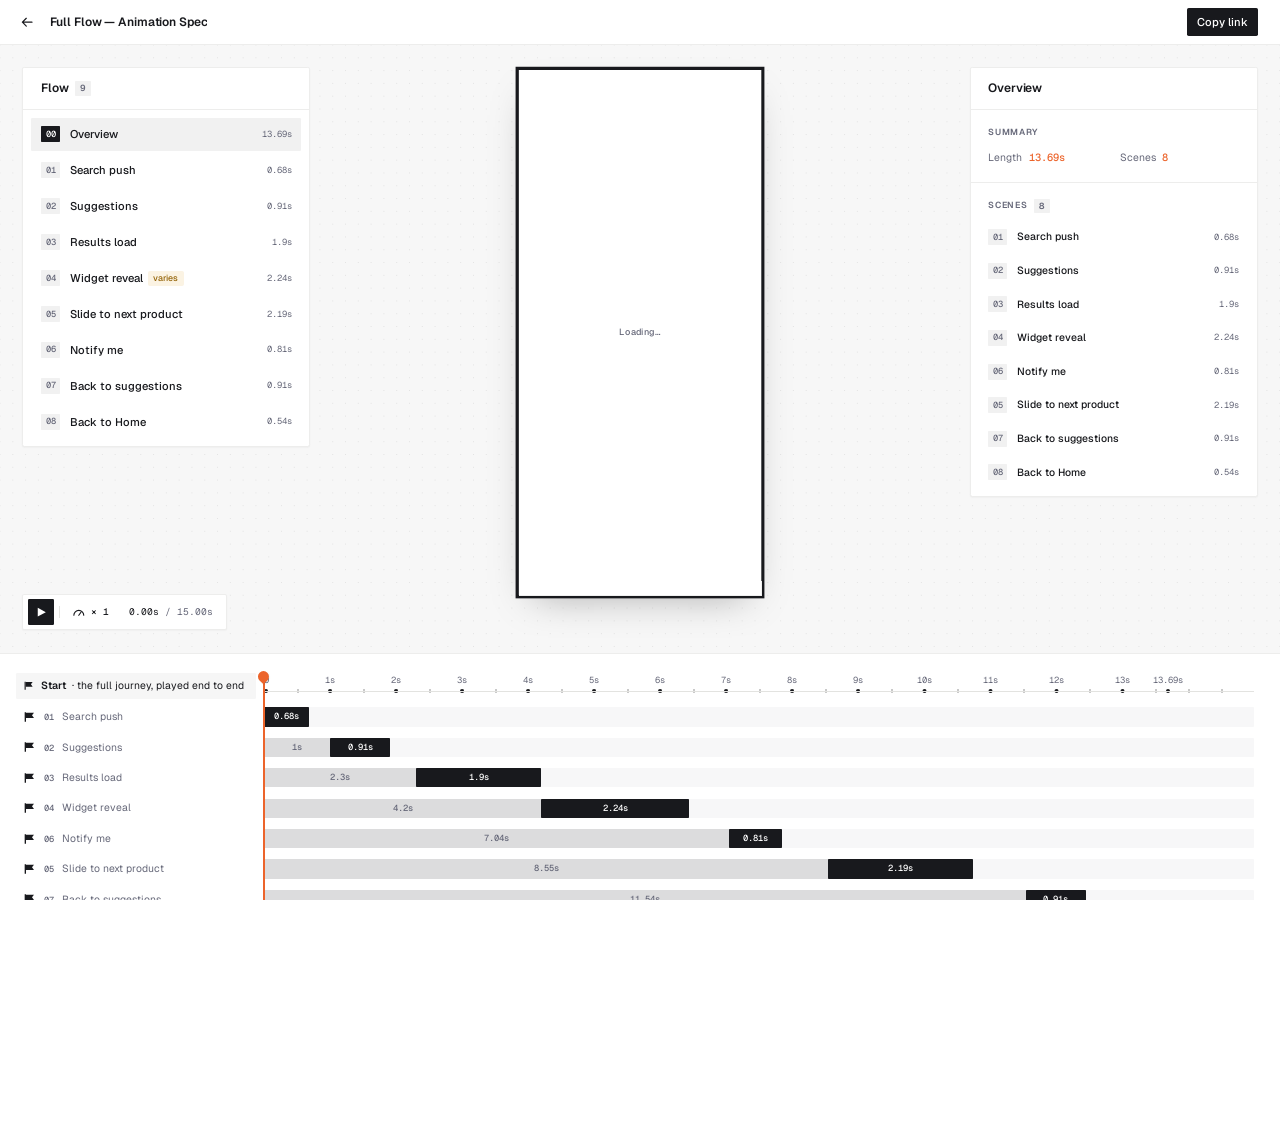
==== commit 646a008b: "Spec sheet: scale the whole UI as one artboard - The layout is composed on a 1600 × 1040 board and t" ====
--- a/spec/index.html
+++ b/spec/index.html
@@ -3,6 +3,15 @@
 <head>
 <meta charset="utf-8" />
 <meta name="viewport" content="width=device-width, initial-scale=1" />
+<script>/* Fluid UI — one artboard. The layout is composed on a 1600 × 1040 board and the whole interface scales
+   with the window to fit it: cards, phone, spacing, type and timeline all keep the same proportions on a
+   13" laptop, a 17" screen or with the browser zoomed to 125–140% (zooming the browser shrinks the window
+   in CSS pixels, so the board scales back to the same composition). Phone-width windows (< 720px) keep the
+   stacked layout at 1×. --ui carries the factor for the few sizes worked out from 100vh. */
+(() => { const R = document.documentElement;
+  const fit = () => { const k = innerWidth < 720 ? 1 : Math.max(0.5, Math.min(1.6, innerWidth / 1600, innerHeight / 1040));
+    R.style.zoom = k === 1 ? '' : k; R.style.setProperty('--ui', k); };
+  fit(); addEventListener('resize', fit); })();</script>
 <title>Full Flow Spec</title>
 <link rel="preconnect" href="https://fonts.googleapis.com" />
 <link rel="preconnect" href="https://fonts.gstatic.com" crossorigin />
@@ -302,19 +311,18 @@
   *, *::before, *::after { animation-duration: 1ms !important; transition-duration: 80ms !important; }
 }
 
-@media (max-width: 1240px) { :root { --card-w: 300px; } }
 /* App shell, desktop: the page is exactly one screen tall and never scrolls. The top bar and the
    canvas hold still; only the timeline below scrolls, inside its own box (as ProtoPie's does).
    The canvas gives the timeline at least 240px whenever the window allows. */
-@media (min-width: 961px) {
+@media (min-width: 720px) {
   html, body { height: 100%; overflow: hidden; }
   body { display: flex; flex-direction: column; }
   .top { flex: none; }
-  .canvas { flex: none; height: clamp(440px, calc(100vh - 56px - 240px), 760px); }
+  .canvas { flex: none; height: clamp(440px, calc(100vh / var(--ui, 1) - 56px - 240px), 760px); }   /* 100vh ÷ zoom = the window's height in the page's own units */
   .tlwrap { flex: 1 1 auto; min-height: 0; overflow: auto; overscroll-behavior: contain; scrollbar-width: none; }
   .tlwrap::-webkit-scrollbar { display: none; }
 }
-@media (max-width: 960px) {
+@media (max-width: 719px) {
   :root { --lab: 220px; --gut: 16px; --stage-pad: 16px; }
   .canvas { height: auto; padding: 16px; display: flex; flex-direction: column; gap: 12px; }
   .card, .stage, .ctrl, .side { position: static; transform: none; width: auto; }
